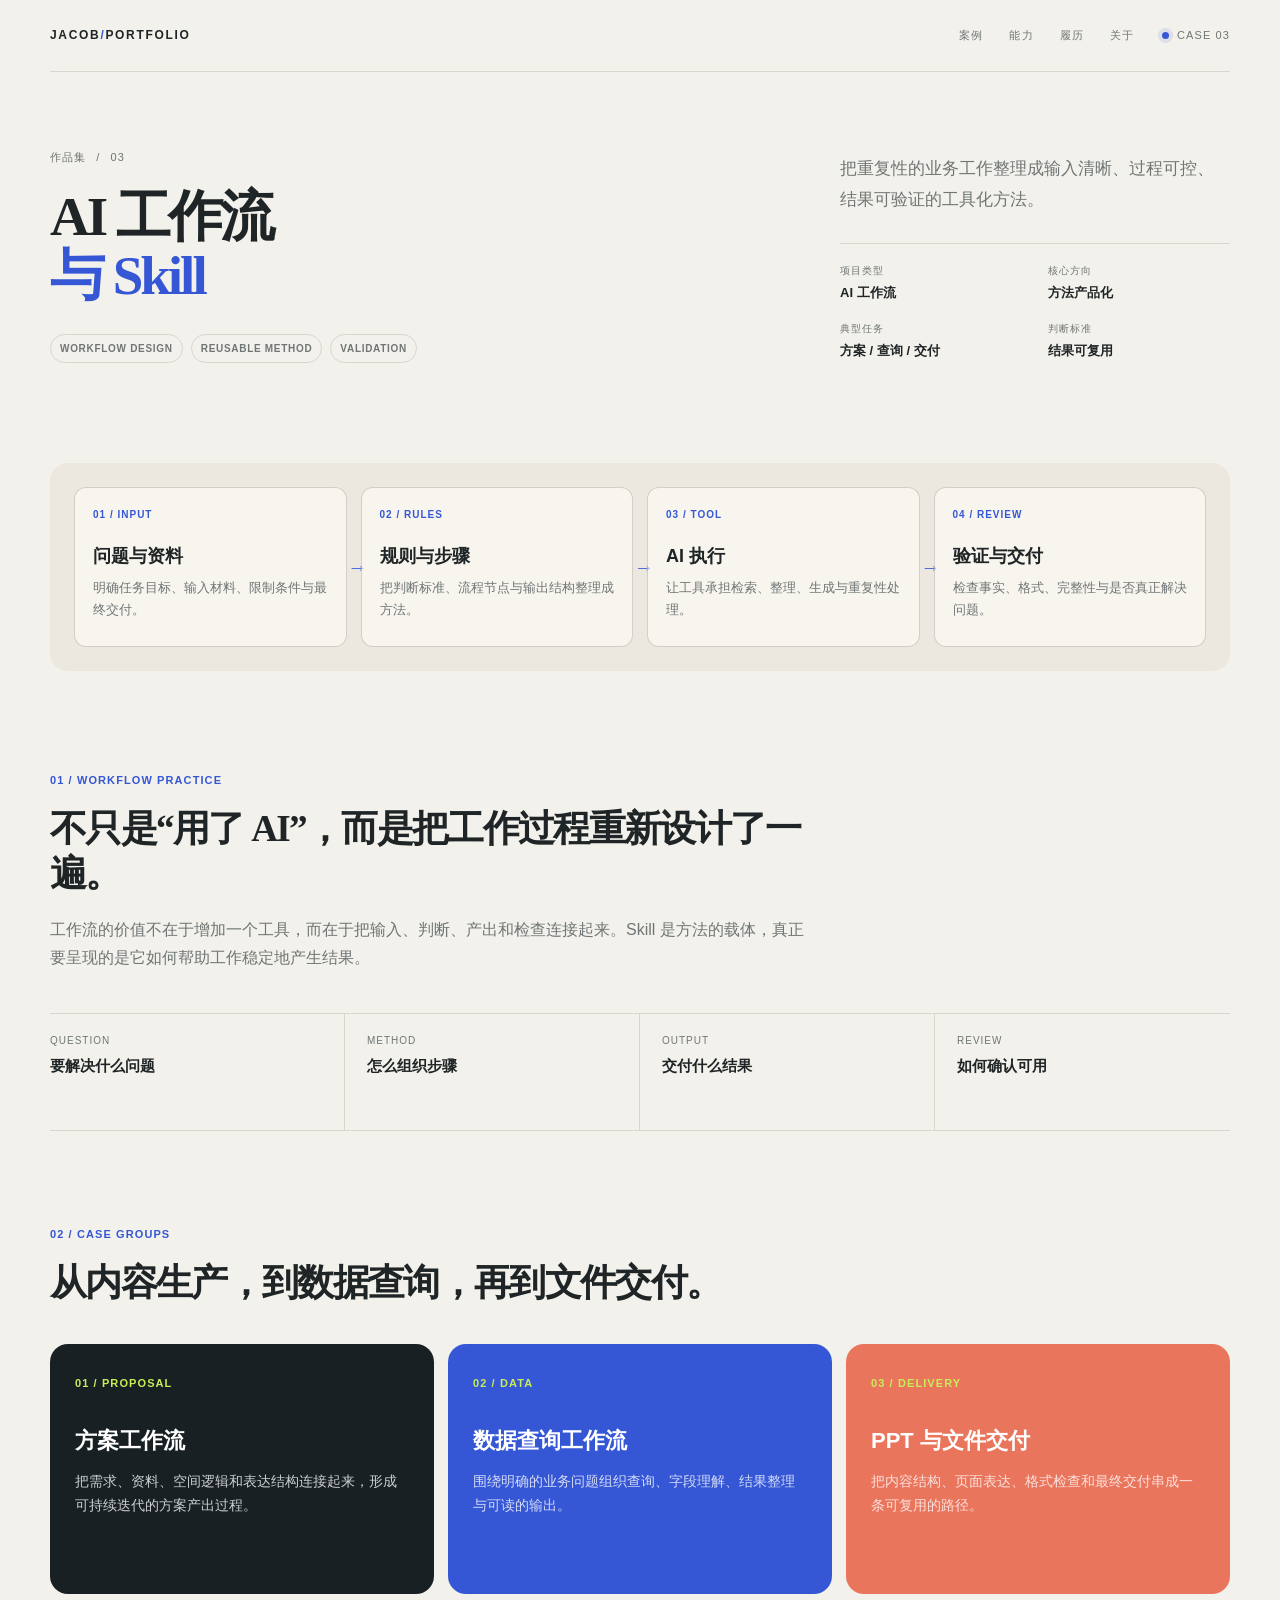
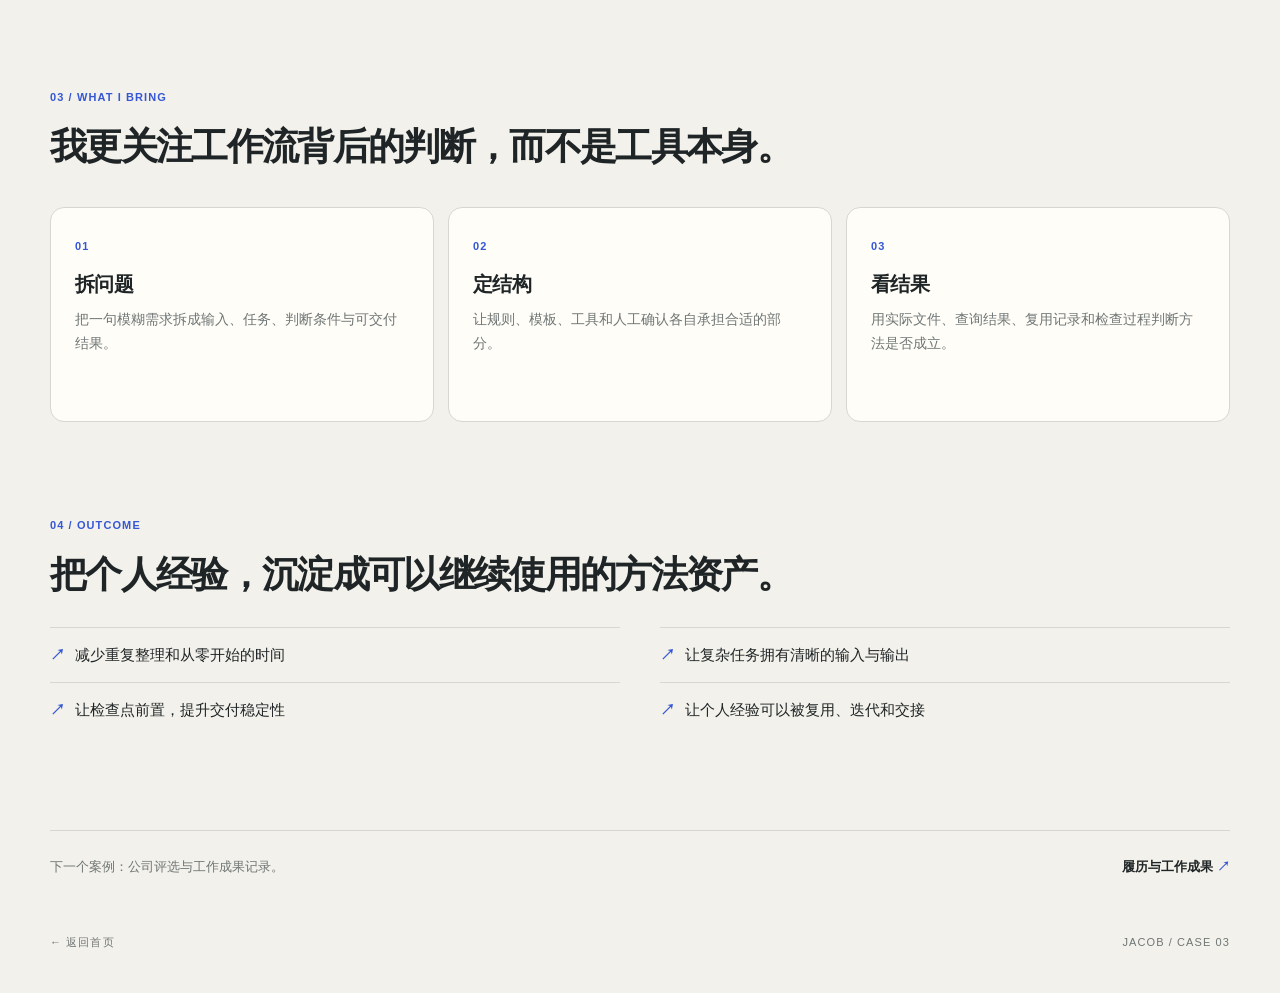
==== cases/ai-workflows.html @ e05b8c54 "fix: preserve full poster proportions" ====
<!doctype html>
<html lang="zh-CN">
  <head>
    <meta charset="utf-8">
    <meta name="viewport" content="width=device-width, initial-scale=1">
    <meta name="description" content="AI 工作流与 Skill：将真实业务流程整理为可复用、可验证的方法。">
    <title>AI 工作流与 Skill / JACOB</title>
    <link rel="stylesheet" href="../styles.css?v=4">
  </head>
  <body>
    <div class="site-shell">
      <header class="site-header">
        <a class="brand" href="../index.html">JACOB<span>/</span>PORTFOLIO</a>
        <nav class="nav" aria-label="主导航"><a href="../index.html#work">案例</a><a href="../index.html#capabilities">能力</a><a href="recognition.html">履历</a><a href="../index.html#about">关于</a></nav>
        <div class="header-meta"><span class="status-dot"></span>CASE 03</div>
      </header>

      <main>
        <section class="case-hero">
          <div>
            <p class="breadcrumb"><a href="../index.html">作品集</a><span>/</span><span>03</span></p>
            <h1>AI 工作流<br><em>与 Skill</em></h1>
            <div class="case-meta"><span class="chip">WORKFLOW DESIGN</span><span class="chip">REUSABLE METHOD</span><span class="chip">VALIDATION</span></div>
          </div>
          <div>
            <p class="case-intro">把重复性的业务工作整理成输入清晰、过程可控、结果可验证的工具化方法。</p>
            <dl class="case-aside">
              <div><dt>项目类型</dt><dd>AI 工作流</dd></div>
              <div><dt>核心方向</dt><dd>方法产品化</dd></div>
              <div><dt>典型任务</dt><dd>方案 / 查询 / 交付</dd></div>
              <div><dt>判断标准</dt><dd>结果可复用</dd></div>
            </dl>
          </div>
        </section>

        <section class="workflow-map" aria-label="AI 工作流结构">
          <div class="map-column"><span>01 / Input</span><strong>问题与资料</strong><p>明确任务目标、输入材料、限制条件与最终交付。</p></div>
          <div class="map-column"><span>02 / Rules</span><strong>规则与步骤</strong><p>把判断标准、流程节点与输出结构整理成方法。</p></div>
          <div class="map-column"><span>03 / Tool</span><strong>AI 执行</strong><p>让工具承担检索、整理、生成与重复性处理。</p></div>
          <div class="map-column"><span>04 / Review</span><strong>验证与交付</strong><p>检查事实、格式、完整性与是否真正解决问题。</p></div>
        </section>

        <section class="case-block">
          <p class="label">01 / WORKFLOW PRACTICE</p>
          <h2>不只是“用了 AI”，而是把工作过程重新设计了一遍。</h2>
          <p>工作流的价值不在于增加一个工具，而在于把输入、判断、产出和检查连接起来。Skill 是方法的载体，真正要呈现的是它如何帮助工作稳定地产生结果。</p>
          <div class="case-statline">
            <div class="case-stat"><span>Question</span><strong>要解决什么问题</strong></div>
            <div class="case-stat"><span>Method</span><strong>怎么组织步骤</strong></div>
            <div class="case-stat"><span>Output</span><strong>交付什么结果</strong></div>
            <div class="case-stat"><span>Review</span><strong>如何确认可用</strong></div>
          </div>
        </section>

        <section class="case-block">
          <p class="label">02 / CASE GROUPS</p>
          <h2>从内容生产，到数据查询，再到文件交付。</h2>
          <div class="workflow-cards">
            <div class="workflow-card"><span class="case-number">01 / PROPOSAL</span><h3>方案工作流</h3><p>把需求、资料、空间逻辑和表达结构连接起来，形成可持续迭代的方案产出过程。</p></div>
            <div class="workflow-card"><span class="case-number">02 / DATA</span><h3>数据查询工作流</h3><p>围绕明确的业务问题组织查询、字段理解、结果整理与可读的输出。</p></div>
            <div class="workflow-card"><span class="case-number">03 / DELIVERY</span><h3>PPT 与文件交付</h3><p>把内容结构、页面表达、格式检查和最终交付串成一条可复用的路径。</p></div>
          </div>
        </section>

        <section class="case-block">
          <p class="label">03 / WHAT I BRING</p>
          <h2>我更关注工作流背后的判断，而不是工具本身。</h2>
          <div class="case-columns">
            <div class="info-card"><span class="case-number">01</span><h3>拆问题</h3><p>把一句模糊需求拆成输入、任务、判断条件与可交付结果。</p></div>
            <div class="info-card"><span class="case-number">02</span><h3>定结构</h3><p>让规则、模板、工具和人工确认各自承担合适的部分。</p></div>
            <div class="info-card"><span class="case-number">03</span><h3>看结果</h3><p>用实际文件、查询结果、复用记录和检查过程判断方法是否成立。</p></div>
          </div>
        </section>

        <section class="case-block">
          <p class="label">04 / OUTCOME</p>
          <h2>把个人经验，沉淀成可以继续使用的方法资产。</h2>
          <ul class="result-list">
            <li>减少重复整理和从零开始的时间</li>
            <li>让复杂任务拥有清晰的输入与输出</li>
            <li>让检查点前置，提升交付稳定性</li>
            <li>让个人经验可以被复用、迭代和交接</li>
          </ul>
        </section>

        <div class="case-next"><p>下一个案例：公司评选与工作成果记录。</p><a class="arrow-link" href="recognition.html">履历与工作成果</a></div>
      </main>

      <footer class="footer"><span><a href="../index.html">← 返回首页</a></span><span>JACOB / CASE 03</span></footer>
    </div>
  </body>
</html>
---- styles.css ----
:root {
  --paper: #f3f1eb;
  --surface: #fffdf8;
  --surface-2: #e9e7df;
  --ink: #1f2526;
  --muted: #6f7675;
  --line: #d8d6ce;
  --blue: #3557d6;
  --blue-soft: #dfe6ff;
  --lime: #c8ed57;
  --coral: #ea755d;
  --dark: #182023;
  --radius: 18px;
  --shadow: 0 18px 42px rgba(31, 37, 38, 0.09);
  --sans: "Noto Sans SC", "Microsoft YaHei", "PingFang SC", Arial, sans-serif;
  --serif: "Noto Serif SC", "Source Han Serif SC", "Songti SC", "STSong", serif;
}

* {
  box-sizing: border-box;
}

html {
  scroll-behavior: smooth;
}

body {
  margin: 0;
  background: var(--paper);
  color: var(--ink);
  font-family: var(--sans);
  font-size: 15px;
  line-height: 1.7;
  -webkit-font-smoothing: antialiased;
}

img {
  display: block;
  max-width: 100%;
}

a {
  color: inherit;
  text-decoration: none;
}

button,
a {
  -webkit-tap-highlight-color: transparent;
}

.site-shell {
  width: min(1180px, calc(100% - 48px));
  margin: 0 auto;
}

.site-header {
  display: flex;
  align-items: center;
  min-height: 72px;
  gap: 28px;
  border-bottom: 1px solid var(--line);
}

.brand {
  color: var(--ink);
  font-size: 12px;
  font-weight: 800;
  letter-spacing: 0.14em;
  white-space: nowrap;
}

.brand span {
  color: var(--blue);
}

.nav {
  display: flex;
  align-items: center;
  gap: 26px;
  margin-left: auto;
}

.nav a,
.header-meta,
.eyebrow,
.label,
.case-number,
.chip,
.case-code,
.figure-caption,
.footer {
  font-size: 11px;
  letter-spacing: 0.1em;
  text-transform: uppercase;
}

.nav a {
  color: var(--muted);
  transition: color 180ms ease;
}

.nav a:hover,
.inline-link:hover,
.arrow-link:hover {
  color: var(--blue);
}

.header-meta {
  display: flex;
  align-items: center;
  gap: 8px;
  color: var(--muted);
  white-space: nowrap;
}

.status-dot {
  width: 7px;
  height: 7px;
  border-radius: 50%;
  background: var(--blue);
  box-shadow: 0 0 0 4px rgba(53, 87, 214, 0.12);
}

.hero {
  display: grid;
  grid-template-columns: minmax(0, 1fr) minmax(0, 1fr);
  align-items: center;
  gap: clamp(48px, 6vw, 72px);
  min-height: 650px;
  padding: 78px 0 96px;
}

.eyebrow,
.label {
  margin: 0 0 18px;
  color: var(--blue);
  font-weight: 800;
}

.hero h1,
.case-hero h1 {
  max-width: 660px;
  margin: 0;
  font-family: var(--serif);
  font-size: clamp(2.45rem, 3.6vw, 3.25rem);
  font-weight: 600;
  letter-spacing: -0.055em;
  line-height: 1.08;
}

.hero h1 span,
.case-hero h1 em {
  color: var(--blue);
  font-style: normal;
}

.hero-lead {
  max-width: 500px;
  margin: 28px 0 30px;
  color: var(--muted);
  font-size: 18px;
  line-height: 1.85;
}

.hero-actions {
  display: flex;
  align-items: center;
  gap: 18px;
}

.button {
  display: inline-flex;
  align-items: center;
  justify-content: center;
  min-height: 42px;
  padding: 9px 18px;
  border: 1px solid var(--ink);
  border-radius: 999px;
  background: transparent;
  font-size: 13px;
  font-weight: 700;
  transition: transform 180ms ease, background 180ms ease, color 180ms ease;
}

.button:hover {
  transform: translateY(-2px);
}

.button.primary {
  border-color: var(--blue);
  background: var(--blue);
  color: #fff;
}

.button.primary:hover {
  background: #2748c5;
}

.inline-link,
.arrow-link {
  color: var(--ink);
  font-size: 13px;
  font-weight: 800;
  transition: color 180ms ease;
}

.inline-link::after,
.arrow-link::after {
  content: " ↗";
  color: var(--blue);
}

.hero-signature {
  display: flex;
  flex-wrap: wrap;
  gap: 16px 26px;
  margin-top: 54px;
  padding-top: 18px;
  border-top: 1px solid var(--line);
}

.hero-signature span {
  display: block;
  margin-bottom: 2px;
  color: var(--muted);
  font-size: 10px;
  letter-spacing: 0.11em;
  text-transform: uppercase;
}

.hero-signature strong {
  font-size: 13px;
  font-weight: 700;
}

.hero-visual {
  position: relative;
  min-height: 520px;
}

.hero-image-main,
.hero-image-secondary {
  position: absolute;
  overflow: hidden;
  border: 1px solid rgba(31, 37, 38, 0.16);
  border-radius: var(--radius);
  background: #252a2c;
  box-shadow: var(--shadow);
}

.hero-image-main {
  top: 30px;
  right: 0;
  width: 72%;
  height: 470px;
}

.hero-image-main img {
  width: 100%;
  height: 100%;
  object-fit: cover;
  object-position: center;
}

.hero-image-secondary {
  bottom: 28px;
  left: 0;
  width: 40%;
  height: 255px;
}

.hero-image-secondary img {
  width: 100%;
  height: 100%;
  object-fit: cover;
  object-position: center;
}

.hero-photo-tag {
  position: absolute;
  right: 0;
  bottom: 0;
  padding: 7px 10px;
  background: var(--lime);
  color: var(--ink);
  font-size: 10px;
  font-weight: 800;
  letter-spacing: 0.08em;
}

.section {
  padding: 94px 0;
  border-top: 1px solid var(--line);
}

.section-heading {
  display: grid;
  grid-template-columns: minmax(0, 1.1fr) minmax(240px, 0.9fr);
  align-items: end;
  gap: 48px;
  margin-bottom: 38px;
}

.section-heading h2,
.case-block h2 {
  max-width: 740px;
  margin: 0;
  font-family: var(--serif);
  font-size: clamp(1.75rem, 2.9vw, 2.4rem);
  font-weight: 600;
  letter-spacing: -0.045em;
  line-height: 1.2;
}

.section-heading > p {
  max-width: 370px;
  margin: 0 0 5px auto;
  color: var(--muted);
}

.feature-case {
  display: grid;
  grid-template-columns: minmax(0, 1.06fr) minmax(320px, 0.94fr);
  overflow: hidden;
  border: 1px solid var(--line);
  border-radius: var(--radius);
  background: var(--surface);
  box-shadow: var(--shadow);
}

.feature-case-media {
  min-height: 470px;
  overflow: hidden;
  background: #23282c;
}

.feature-case-media img {
  width: 100%;
  height: 100%;
  object-fit: cover;
}

.feature-case-copy {
  display: flex;
  flex-direction: column;
  align-items: flex-start;
  justify-content: center;
  padding: clamp(30px, 5vw, 58px);
}

.case-number {
  color: var(--blue);
  font-weight: 800;
}

.feature-case-copy h3,
.text-case h3,
.record-copy h3,
.info-card h3,
.capability strong {
  margin: 14px 0 10px;
  font-size: 24px;
  font-weight: 800;
  letter-spacing: -0.03em;
  line-height: 1.25;
}

.feature-case-copy p,
.text-case p,
.record-copy p,
.info-card p,
.capability p {
  margin: 0;
  color: var(--muted);
}

.feature-case-copy .arrow-link {
  margin-top: 35px;
}

.tag-list,
.case-meta {
  display: flex;
  flex-wrap: wrap;
  gap: 8px;
  padding: 0;
  margin: 28px 0 0;
  list-style: none;
}

.tag-list li,
.chip {
  padding: 5px 9px;
  border: 1px solid var(--line);
  border-radius: 999px;
  color: var(--muted);
  font-size: 10px;
  font-weight: 700;
  letter-spacing: 0.07em;
}

.text-case-grid {
  display: grid;
  grid-template-columns: repeat(3, minmax(0, 1fr));
  gap: 14px;
  margin-top: 14px;
}

.text-case {
  position: relative;
  display: flex;
  min-height: 280px;
  flex-direction: column;
  align-items: flex-start;
  padding: 28px;
  overflow: hidden;
  border: 1px solid var(--line);
  border-radius: var(--radius);
  background: var(--surface);
  transition: transform 180ms ease, box-shadow 180ms ease;
}

.text-case::before {
  content: "";
  position: absolute;
  top: 0;
  left: 0;
  width: 100%;
  height: 5px;
  background: var(--blue);
}

.text-case:nth-child(2)::before {
  background: var(--coral);
}

.text-case:nth-child(3)::before {
  background: var(--lime);
}

.text-case:hover {
  transform: translateY(-4px);
  box-shadow: var(--shadow);
}

.text-case .arrow-link {
  margin-top: auto;
  padding-top: 28px;
}

.capability-section {
  border-top: 0;
  border-radius: var(--radius);
  background: var(--dark);
  color: #f8f6ef;
}

.capability-section .label {
  color: var(--lime);
}

.capability-section .section-heading > p,
.capability p {
  color: #aeb8b8;
}

.capability-grid {
  display: grid;
  grid-template-columns: repeat(4, minmax(0, 1fr));
  gap: 0;
  border-top: 1px solid rgba(255, 255, 255, 0.2);
}

.capability {
  min-height: 205px;
  padding: 24px 24px 10px 0;
  border-right: 1px solid rgba(255, 255, 255, 0.2);
}

.capability + .capability {
  padding-left: 24px;
}

.capability:last-child {
  border-right: 0;
}

.capability .case-number {
  color: var(--lime);
}

.capability strong {
  display: block;
  color: #fff;
}

.record-preview {
  display: grid;
  grid-template-columns: minmax(230px, 0.7fr) minmax(0, 1.3fr);
  overflow: hidden;
  border: 1px solid var(--line);
  border-radius: var(--radius);
  background: var(--surface);
}

.record-image {
  min-height: 360px;
  background: #261d2b;
}

.record-image img {
  width: 100%;
  height: 100%;
  object-fit: cover;
  object-position: top center;
}

.record-copy {
  display: flex;
  flex-direction: column;
  align-items: flex-start;
  justify-content: center;
  padding: clamp(30px, 5vw, 58px);
}

.record-copy h3 {
  max-width: 620px;
  font-family: var(--serif);
  font-size: clamp(1.7rem, 2.7vw, 2.2rem);
  font-weight: 600;
}

.record-copy .button {
  margin-top: 30px;
}

.about-grid {
  display: grid;
  grid-template-columns: 1.1fr 0.9fr 0.9fr;
  gap: 28px;
}

.about-lead {
  max-width: 550px;
  margin: 0;
  font-family: var(--serif);
  font-size: clamp(1.6rem, 2.7vw, 2rem);
  line-height: 1.45;
}

.about-note {
  margin: 0;
  color: var(--muted);
}

.about-note strong {
  display: block;
  margin-bottom: 8px;
  color: var(--ink);
  font-size: 13px;
}

.footer {
  display: flex;
  justify-content: space-between;
  gap: 20px;
  padding: 24px 0 42px;
  color: var(--muted);
}

.footer a:hover {
  color: var(--blue);
}

/* Case pages */
.case-hero {
  display: grid;
  grid-template-columns: minmax(0, 1.08fr) minmax(280px, 0.92fr);
  align-items: end;
  gap: 60px;
  padding: 76px 0 62px;
}

.breadcrumb {
  display: flex;
  gap: 10px;
  margin: 0 0 20px;
  color: var(--muted);
  font-size: 11px;
  letter-spacing: 0.1em;
  text-transform: uppercase;
}

.breadcrumb a:hover {
  color: var(--blue);
}

.case-hero h1 {
  max-width: 730px;
  font-size: clamp(2.6rem, 4.3vw, 3.65rem);
}

.case-intro {
  max-width: 390px;
  margin: 0 0 4px auto;
  color: var(--muted);
  font-size: 17px;
  line-height: 1.8;
}

.case-aside {
  display: grid;
  grid-template-columns: 1fr 1fr;
  gap: 16px 26px;
  max-width: 390px;
  margin: 28px 0 0 auto;
  padding-top: 18px;
  border-top: 1px solid var(--line);
}

.case-aside dt {
  margin-bottom: 3px;
  color: var(--muted);
  font-size: 10px;
  letter-spacing: 0.1em;
  text-transform: uppercase;
}

.case-aside dd {
  margin: 0;
  font-size: 13px;
  font-weight: 700;
}

.case-gallery {
  display: grid;
  grid-template-columns: minmax(0, 1.35fr) minmax(0, 0.65fr);
  gap: 14px;
  margin: 0 0 100px;
}

.gallery-main,
.gallery-side,
.gallery-small {
  margin: 0;
  overflow: hidden;
  border: 1px solid var(--line);
  border-radius: var(--radius);
  background: #252a2c;
}

.gallery-main {
  grid-row: span 2;
  min-height: 560px;
}

.gallery-side,
.gallery-small {
  min-height: 272px;
}

.case-gallery figure img {
  width: 100%;
  height: calc(100% - 39px);
  min-height: 230px;
  object-fit: cover;
}

.gallery-main img {
  min-height: 520px;
}

.gallery-caption {
  min-height: 39px;
  padding: 9px 14px;
  background: var(--surface);
  color: var(--muted);
  font-size: 11px;
}

.case-block {
  padding: 0 0 94px;
}

.case-block > h2 {
  max-width: 780px;
  margin-bottom: 20px;
}

.case-block > p:not(.label) {
  max-width: 760px;
  margin: 0;
  color: var(--muted);
  font-size: 16px;
}

.case-statline {
  display: grid;
  grid-template-columns: repeat(4, minmax(0, 1fr));
  gap: 0;
  margin: 42px 0 0;
  border-top: 1px solid var(--line);
  border-bottom: 1px solid var(--line);
}

.case-stat {
  min-height: 116px;
  padding: 18px 22px 18px 0;
  border-right: 1px solid var(--line);
}

.case-stat + .case-stat {
  padding-left: 22px;
}

.case-stat:last-child {
  border-right: 0;
}

.case-stat span {
  display: block;
  margin-bottom: 6px;
  color: var(--muted);
  font-size: 10px;
  letter-spacing: 0.1em;
  text-transform: uppercase;
}

.case-stat strong {
  display: block;
  font-size: 15px;
  line-height: 1.5;
}

.case-columns {
  display: grid;
  grid-template-columns: repeat(3, minmax(0, 1fr));
  gap: 14px;
  margin-top: 38px;
}

.info-card {
  min-height: 215px;
  padding: 24px;
  border: 1px solid var(--line);
  border-radius: 14px;
  background: var(--surface);
}

.info-card h3 {
  font-size: 20px;
}

.info-card p {
  font-size: 14px;
  line-height: 1.75;
}

.system-map,
.workflow-map {
  display: grid;
  grid-template-columns: repeat(3, minmax(0, 1fr));
  gap: 14px;
  margin-top: 38px;
  padding: 24px;
  border-radius: var(--radius);
  background: var(--dark);
  color: #fff;
}

.map-column {
  position: relative;
  min-height: 160px;
  padding: 18px;
  border: 1px solid rgba(255, 255, 255, 0.22);
  border-radius: 12px;
  background: rgba(255, 255, 255, 0.05);
}

.map-column::after {
  content: "→";
  position: absolute;
  top: 50%;
  right: -22px;
  color: var(--lime);
  font-size: 20px;
  transform: translateY(-50%);
}

.map-column:last-child::after {
  display: none;
}

.map-column span {
  display: block;
  margin-bottom: 18px;
  color: var(--lime);
  font-size: 10px;
  font-weight: 800;
  letter-spacing: 0.1em;
  text-transform: uppercase;
}

.map-column strong {
  display: block;
  margin-bottom: 6px;
  font-size: 18px;
}

.map-column p {
  margin: 0;
  color: #c1c9c7;
  font-size: 13px;
}

.result-list {
  display: grid;
  grid-template-columns: repeat(2, minmax(0, 1fr));
  gap: 0 40px;
  margin: 30px 0 0;
  padding: 0;
  list-style: none;
}

.result-list li {
  padding: 14px 0;
  border-top: 1px solid var(--line);
  font-size: 15px;
}

.result-list li::before {
  content: "↗";
  display: inline-block;
  margin-right: 10px;
  color: var(--blue);
  font-weight: 800;
}

.case-next {
  display: flex;
  justify-content: space-between;
  align-items: center;
  gap: 24px;
  padding: 25px 0 30px;
  border-top: 1px solid var(--line);
}

.case-next p {
  margin: 0;
  color: var(--muted);
  font-size: 13px;
}

/* X knowledge base */
.knowledge-system {
  display: grid;
  grid-template-columns: minmax(0, 1fr) auto minmax(0, 1.1fr) auto minmax(0, 1fr);
  align-items: center;
  gap: 16px;
  margin: 0 0 100px;
  padding: 32px;
  border: 1px solid var(--line);
  border-radius: var(--radius);
  background: var(--blue-soft);
}

.knowledge-node {
  min-height: 128px;
  padding: 20px;
  border: 1px solid rgba(53, 87, 214, 0.25);
  border-radius: 14px;
  background: rgba(255, 253, 248, 0.74);
}

.knowledge-node:nth-child(1) {
  grid-column: 1;
}

.knowledge-node:nth-child(2) {
  grid-column: 3;
}

.knowledge-node:nth-child(3) {
  grid-column: 5;
}

.knowledge-node.center {
  border-color: var(--blue);
  background: var(--blue);
  color: #fff;
}

.knowledge-node span {
  display: block;
  margin-bottom: 16px;
  color: var(--blue);
  font-size: 10px;
  font-weight: 800;
  letter-spacing: 0.1em;
  text-transform: uppercase;
}

.knowledge-node.center span {
  color: var(--lime);
}

.knowledge-node strong {
  display: block;
  margin-bottom: 5px;
  font-size: 18px;
}

.knowledge-node p {
  margin: 0;
  color: var(--muted);
  font-size: 13px;
}

.knowledge-node.center p {
  color: #e6ebff;
}

.knowledge-arrow {
  color: var(--blue);
  font-size: 25px;
  text-align: center;
}

.knowledge-arrow.right {
  grid-column: 4;
  grid-row: 1;
}

.knowledge-arrow.left {
  grid-column: 2;
  grid-row: 1;
}

/* Workflow page */
.workflow-map {
  grid-template-columns: repeat(4, minmax(0, 1fr));
  margin-bottom: 100px;
  background: #ede8df;
  color: var(--ink);
}

.workflow-map .map-column {
  border-color: rgba(31, 37, 38, 0.18);
  background: rgba(255, 253, 248, 0.62);
}

.workflow-map .map-column::after {
  color: var(--blue);
}

.workflow-map .map-column span {
  color: var(--blue);
}

.workflow-map .map-column p {
  color: var(--muted);
}

.workflow-cards {
  display: grid;
  grid-template-columns: repeat(3, minmax(0, 1fr));
  gap: 14px;
  margin-top: 38px;
}

.workflow-card {
  min-height: 250px;
  padding: 25px;
  border-radius: var(--radius);
  background: var(--dark);
  color: #fff;
}

.workflow-card:nth-child(2) {
  background: var(--blue);
}

.workflow-card:nth-child(3) {
  background: var(--coral);
}

.workflow-card .case-number {
  color: var(--lime);
}

.workflow-card h3 {
  margin: 28px 0 10px;
  font-size: 22px;
}

.workflow-card p {
  margin: 0;
  color: rgba(255, 255, 255, 0.78);
  font-size: 14px;
}

/* Recognition page */
.record-gallery {
  display: grid;
  grid-template-columns: minmax(0, 1.2fr) minmax(230px, 0.8fr);
  align-items: stretch;
  gap: 14px;
  margin: 0 0 100px;
}

.poster-card {
  overflow: hidden;
  border: 1px solid var(--line);
  border-radius: var(--radius);
  background: var(--surface);
}

.poster-card.main {
  display: grid;
  grid-template-columns: 0.9fr 1.1fr;
}

.poster-card img {
  width: 100%;
  height: 100%;
  min-height: 430px;
  object-fit: contain;
  object-position: top center;
  background: #2a1c22;
}

.poster-card.small img {
  height: auto;
  min-height: 0;
  aspect-ratio: 9 / 16;
  flex: 0 0 auto;
}

.poster-copy {
  display: flex;
  flex-direction: column;
  justify-content: center;
  padding: 30px;
}

.poster-copy h3 {
  margin: 12px 0 10px;
  font-family: var(--serif);
  font-size: 28px;
  line-height: 1.25;
}

.poster-copy p {
  margin: 0;
  color: var(--muted);
  font-size: 14px;
}

.poster-stack {
  display: grid;
  grid-template-rows: 1fr auto;
  gap: 14px;
}

.poster-card.small {
  display: flex;
  flex-direction: column;
}

.poster-card.small .poster-copy {
  padding: 20px 22px 24px;
}

.poster-card.small .poster-copy h3 {
  font-size: 22px;
}

.record-logic {
  display: grid;
  grid-template-columns: repeat(3, minmax(0, 1fr));
  gap: 14px;
  margin-top: 38px;
}

.record-logic .info-card {
  min-height: 180px;
}

.timeline {
  margin-top: 38px;
  border-top: 1px solid var(--line);
}

.timeline-item {
  display: grid;
  grid-template-columns: 150px 1fr;
  gap: 28px;
  padding: 24px 0;
  border-bottom: 1px solid var(--line);
}

.timeline-item time {
  color: var(--blue);
  font-size: 12px;
  font-weight: 800;
  letter-spacing: 0.08em;
}

.timeline-item h3 {
  margin: 0 0 5px;
  font-size: 19px;
}

.timeline-item p {
  max-width: 680px;
  margin: 0;
  color: var(--muted);
  font-size: 14px;
}

@media (max-width: 900px) {
  .hero,
  .case-hero {
    grid-template-columns: 1fr;
  }

  .hero {
    gap: 48px;
  }

  .case-intro,
  .case-aside {
    margin-left: 0;
  }

  .case-intro {
    max-width: 620px;
  }

  .section-heading,
  .about-grid {
    grid-template-columns: 1fr;
    gap: 18px;
  }

  .section-heading > p {
    margin-left: 0;
  }

  .feature-case,
  .record-preview,
  .record-gallery {
    grid-template-columns: 1fr;
  }

  .feature-case-media {
    min-height: 390px;
  }

  .text-case-grid,
  .capability-grid,
  .case-columns,
  .workflow-cards,
  .record-logic {
    grid-template-columns: repeat(2, minmax(0, 1fr));
  }

  .capability {
    border-bottom: 1px solid rgba(255, 255, 255, 0.2);
  }

  .capability:nth-child(2) {
    border-right: 0;
  }

  .capability:nth-child(3),
  .capability:nth-child(4) {
    border-bottom: 0;
  }

  .capability:nth-child(3) {
    padding-left: 0;
  }

  .capability:nth-child(4) {
    border-right: 0;
  }

  .poster-card.main {
    grid-template-columns: 0.85fr 1.15fr;
  }

  .knowledge-system {
    grid-template-columns: 1fr;
  }

  .knowledge-arrow {
    display: none;
  }

  .knowledge-node:nth-child(1),
  .knowledge-node:nth-child(2),
  .knowledge-node:nth-child(3) {
    grid-column: auto;
    grid-row: auto;
  }

  .workflow-map {
    grid-template-columns: repeat(2, minmax(0, 1fr));
  }

  .workflow-map .map-column:nth-child(2)::after,
  .workflow-map .map-column:nth-child(4)::after {
    display: none;
  }
}

@media (max-width: 620px) {
  .site-shell {
    width: min(100% - 28px, 1180px);
  }

  .site-header {
    min-height: 64px;
    gap: 14px;
  }

  .nav {
    gap: 14px;
  }

  .nav a:nth-child(2),
  .nav a:nth-child(3) {
    display: none;
  }

  .header-meta {
    font-size: 9px;
  }

  .hero {
    min-height: auto;
    padding: 58px 0 72px;
  }

  .hero h1,
  .case-hero h1 {
    font-size: clamp(2.3rem, 10vw, 3rem);
  }

  .hero-lead {
    margin-top: 22px;
    font-size: 16px;
  }

  .hero-signature {
    margin-top: 38px;
  }

  .hero-visual {
    min-height: 400px;
  }

  .hero-image-main {
    width: 72%;
    height: 350px;
  }

  .hero-image-secondary {
    bottom: 12px;
    width: 44%;
    height: 190px;
  }

  .section {
    padding: 70px 0;
  }

  .section-heading h2,
  .case-block h2 {
    font-size: 1.85rem;
  }

  .feature-case-media {
    min-height: 300px;
  }

  .feature-case-copy,
  .record-copy {
    padding: 28px 24px 32px;
  }

  .text-case-grid,
  .capability-grid,
  .case-columns,
  .workflow-cards,
  .record-logic,
  .case-statline,
  .result-list,
  .workflow-map {
    grid-template-columns: 1fr;
  }

  .text-case {
    min-height: 220px;
  }

  .capability,
  .capability + .capability {
    min-height: 160px;
    padding: 20px 0;
    border-right: 0;
    border-bottom: 1px solid rgba(255, 255, 255, 0.2);
  }

  .capability:last-child {
    border-bottom: 0;
  }

  .record-image {
    min-height: 270px;
  }

  .footer,
  .case-next {
    flex-direction: column;
    align-items: flex-start;
  }

  .case-hero {
    padding: 58px 0 48px;
    gap: 34px;
  }

  .case-gallery,
  .knowledge-system,
  .record-gallery,
  .workflow-map {
    margin-bottom: 70px;
  }

  .case-gallery {
    grid-template-columns: 1fr;
  }

  .gallery-main,
  .gallery-side,
  .gallery-small {
    min-height: 270px;
  }

  .gallery-main {
    grid-row: auto;
  }

  .case-gallery figure img,
  .gallery-main img {
    min-height: 240px;
  }

  .case-statline {
    gap: 0;
  }

  .case-stat,
  .case-stat + .case-stat {
    min-height: auto;
    padding: 15px 0;
    border-right: 0;
    border-bottom: 1px solid var(--line);
  }

  .case-stat:last-child {
    border-bottom: 0;
  }

  .system-map,
  .workflow-map {
    grid-template-columns: 1fr;
    padding: 16px;
  }

  .map-column,
  .map-column + .map-column {
    min-height: 130px;
    padding: 16px;
  }

  .map-column::after {
    top: auto;
    right: auto;
    bottom: -24px;
    left: 50%;
    transform: translateX(-50%) rotate(90deg);
  }

  .map-column:last-child::after {
    display: none;
  }

  .poster-card.main {
    display: block;
  }

  .poster-card img {
    min-height: 280px;
  }

  .poster-stack {
    grid-template-rows: auto auto;
  }

  .poster-copy {
    padding: 24px;
  }

  .timeline-item {
    grid-template-columns: 1fr;
    gap: 5px;
  }
}
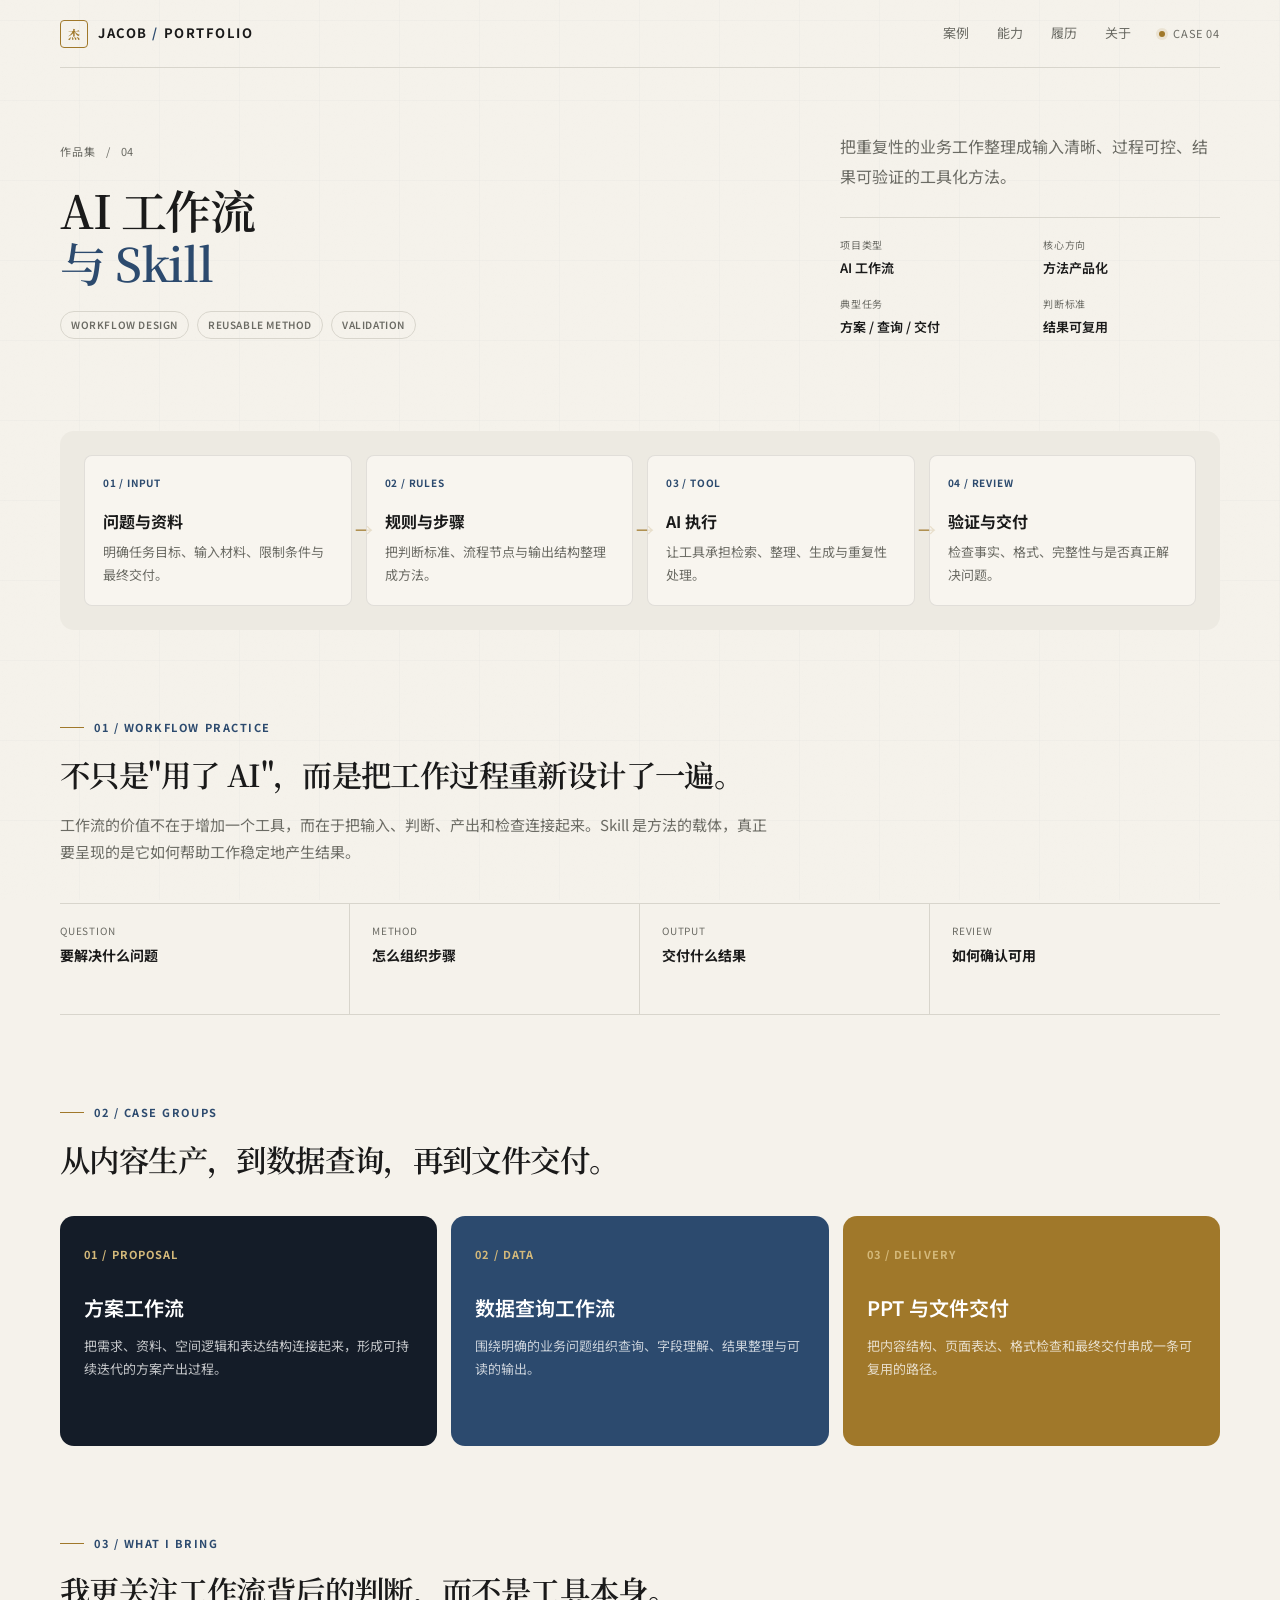
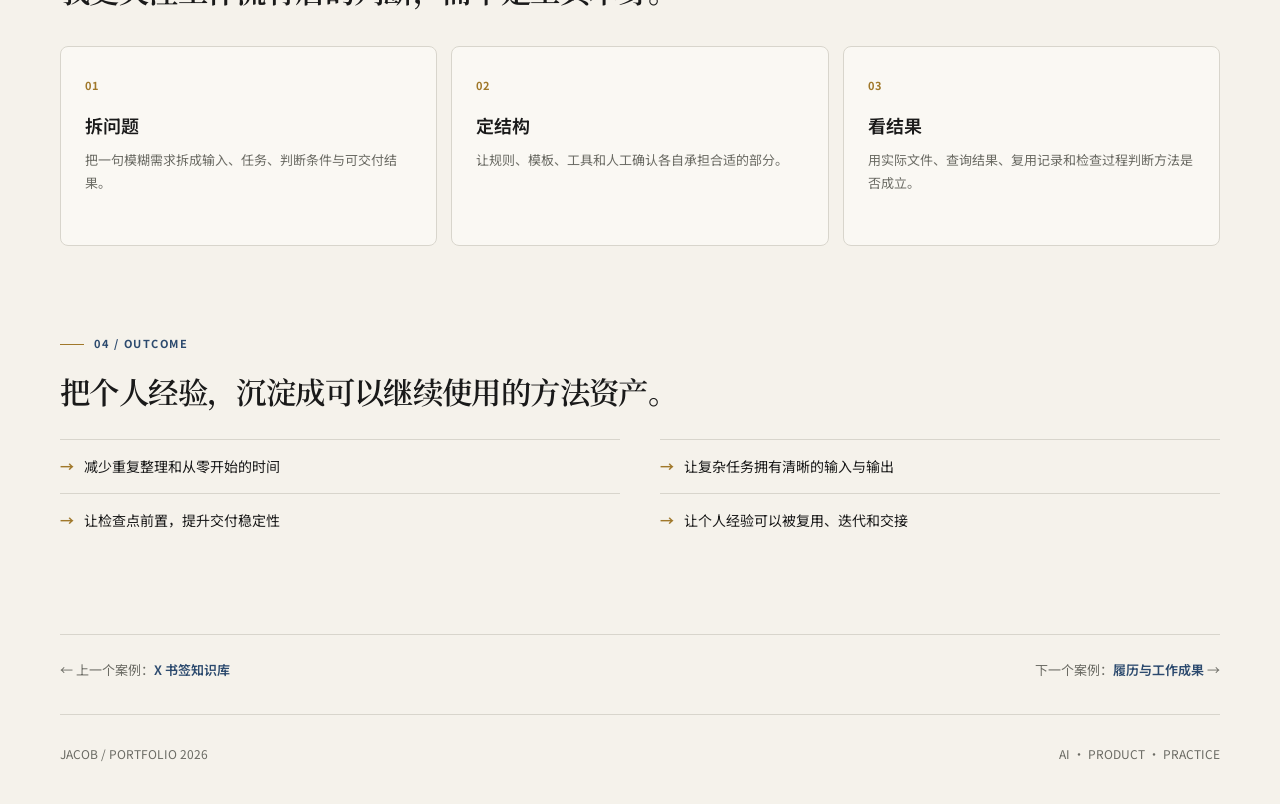
==== commit 314e5df8: "feat: 宋式减法美学 redesign + 儿童AI伴侣案例 - 全面重写视觉体系：素笺白底 / 玄墨正文 / 靛青主色 / 赤金点睛 - 新增 Noto Serif SC 宋体标题 + Noto" ====
--- a/cases/ai-workflows.html
+++ b/cases/ai-workflows.html
@@ -5,20 +5,26 @@
     <meta name="viewport" content="width=device-width, initial-scale=1">
     <meta name="description" content="AI 工作流与 Skill：将真实业务流程整理为可复用、可验证的方法。">
     <title>AI 工作流与 Skill / JACOB</title>
-    <link rel="stylesheet" href="../styles.css?v=4">
+    <link rel="preconnect" href="https://fonts.googleapis.com">
+    <link rel="preconnect" href="https://fonts.gstatic.com" crossorigin>
+    <link href="https://fonts.googleapis.com/css2?family=Noto+Serif+SC:wght@400;500;600;700&family=Noto+Sans+SC:wght@300;400;500;600;700&family=Space+Grotesk:wght@400;500;600;700&display=swap" rel="stylesheet">
+    <link rel="stylesheet" href="../styles.css?v=5">
   </head>
   <body>
     <div class="site-shell">
       <header class="site-header">
-        <a class="brand" href="../index.html">JACOB<span>/</span>PORTFOLIO</a>
+        <a class="brand" href="../index.html">
+          <span class="brand-seal">杰</span>
+          <span class="brand-text">JACOB<span> / </span>PORTFOLIO</span>
+        </a>
         <nav class="nav" aria-label="主导航"><a href="../index.html#work">案例</a><a href="../index.html#capabilities">能力</a><a href="recognition.html">履历</a><a href="../index.html#about">关于</a></nav>
-        <div class="header-meta"><span class="status-dot"></span>CASE 03</div>
+        <div class="header-meta"><span class="status-dot"></span>CASE 04</div>
       </header>
 
       <main>
         <section class="case-hero">
           <div>
-            <p class="breadcrumb"><a href="../index.html">作品集</a><span>/</span><span>03</span></p>
+            <p class="breadcrumb"><a href="../index.html">作品集</a><span>/</span><span>04</span></p>
             <h1>AI 工作流<br><em>与 Skill</em></h1>
             <div class="case-meta"><span class="chip">WORKFLOW DESIGN</span><span class="chip">REUSABLE METHOD</span><span class="chip">VALIDATION</span></div>
           </div>
@@ -42,7 +48,7 @@
 
         <section class="case-block">
           <p class="label">01 / WORKFLOW PRACTICE</p>
-          <h2>不只是“用了 AI”，而是把工作过程重新设计了一遍。</h2>
+          <h2>不只是"用了 AI"，而是把工作过程重新设计了一遍。</h2>
           <p>工作流的价值不在于增加一个工具，而在于把输入、判断、产出和检查连接起来。Skill 是方法的载体，真正要呈现的是它如何帮助工作稳定地产生结果。</p>
           <div class="case-statline">
             <div class="case-stat"><span>Question</span><strong>要解决什么问题</strong></div>
@@ -83,10 +89,17 @@
           </ul>
         </section>
 
-        <div class="case-next"><p>下一个案例：公司评选与工作成果记录。</p><a class="arrow-link" href="recognition.html">履历与工作成果</a></div>
+        <div class="case-next">
+          <p>← 上一个案例：<a href="x-bookmarks.html" style="color: var(--indigo); font-weight: 600;">X 书签知识库</a></p>
+          <p>下一个案例：<a href="recognition.html" style="color: var(--indigo); font-weight: 600;">履历与工作成果</a> →</p>
+        </div>
       </main>
 
-      <footer class="footer"><span><a href="../index.html">← 返回首页</a></span><span>JACOB / CASE 03</span></footer>
+      <footer class="footer">
+        <span>JACOB / PORTFOLIO <span data-year></span></span>
+        <span>AI · PRODUCT · PRACTICE</span>
+      </footer>
     </div>
+    <script src="../script.js"></script>
   </body>
 </html>
--- a/styles.css
+++ b/styles.css
@@ -1,297 +1,341 @@
+/* ============================================================
+   JACOB PORTFOLIO — 宋式减法美学 × 克制科技感
+   配色：素笺白底 / 玄墨正文 / 靛青主色 / 赤金点睛
+   ============================================================ */
+
 :root {
-  --paper: #f3f1eb;
-  --surface: #fffdf8;
-  --surface-2: #e9e7df;
-  --ink: #1f2526;
-  --muted: #6f7675;
-  --line: #d8d6ce;
-  --blue: #3557d6;
-  --blue-soft: #dfe6ff;
-  --lime: #c8ed57;
-  --coral: #ea755d;
-  --dark: #182023;
-  --radius: 18px;
-  --shadow: 0 18px 42px rgba(31, 37, 38, 0.09);
-  --sans: "Noto Sans SC", "Microsoft YaHei", "PingFang SC", Arial, sans-serif;
+  --paper: #f5f2eb;
+  --paper-2: #edeae2;
+  --surface: #faf8f3;
+  --ink: #1a1a1a;
+  --ink-2: #2d2d2d;
+  --muted: #6b6b64;
+  --line: #d8d5cc;
+  --line-soft: #e5e2d9;
+  --indigo: #2c4a6e;
+  --indigo-deep: #1e3552;
+  --indigo-soft: #d4dce8;
+  --gold: #a0782a;
+  --gold-soft: #d4b97a;
+  --gold-glow: rgba(160, 120, 42, 0.12);
+  --dark: #141c28;
+  --dark-2: #1c2534;
+  --radius: 14px;
+  --radius-sm: 8px;
+  --shadow: 0 4px 24px rgba(26, 26, 26, 0.05);
+  --shadow-hover: 0 8px 32px rgba(26, 26, 26, 0.08);
   --serif: "Noto Serif SC", "Source Han Serif SC", "Songti SC", "STSong", serif;
-}
-
-* {
-  box-sizing: border-box;
-}
-
-html {
-  scroll-behavior: smooth;
-}
-
+  --sans: "Noto Sans SC", "Source Han Sans SC", "PingFang SC", "Microsoft YaHei", sans-serif;
+  --mono: "Space Grotesk", "Inter", "SF Mono", "Cascadia Code", monospace;
+}
+
+* { box-sizing: border-box; }
+html { scroll-behavior: smooth; }
 body {
   margin: 0;
   background: var(--paper);
   color: var(--ink);
   font-family: var(--sans);
   font-size: 15px;
-  line-height: 1.7;
+  line-height: 1.75;
   -webkit-font-smoothing: antialiased;
-}
-
-img {
-  display: block;
-  max-width: 100%;
-}
-
-a {
-  color: inherit;
-  text-decoration: none;
-}
-
-button,
-a {
-  -webkit-tap-highlight-color: transparent;
-}
+  -moz-osx-font-smoothing: grayscale;
+}
+
+/* ---- 极细电路纹理背景（科技感，CSS 生成，近乎不可见但摸得到） ---- */
+body::before {
+  content: "";
+  position: fixed;
+  inset: 0;
+  z-index: 0;
+  pointer-events: none;
+  background-image:
+    repeating-linear-gradient(0deg, transparent, transparent 79px, rgba(44, 74, 110, 0.022) 79px, rgba(44, 74, 110, 0.022) 80px),
+    repeating-linear-gradient(90deg, transparent, transparent 79px, rgba(44, 74, 110, 0.022) 79px, rgba(44, 74, 110, 0.022) 80px);
+}
+
+/* ---- 宣纸颗粒质感 ---- */
+body::after {
+  content: "";
+  position: fixed;
+  inset: 0;
+  z-index: 0;
+  pointer-events: none;
+  opacity: 0.5;
+  background-image: url("data:image/svg+xml,%3Csvg xmlns='http://www.w3.org/2000/svg' width='200' height='200'%3E%3Cfilter id='n'%3E%3CfeTurbulence type='fractalNoise' baseFrequency='0.9' numOctaves='2' stitchTiles='stitch'/%3E%3C/filter%3E%3Crect width='200' height='200' filter='url(%23n)' opacity='0.03'/%3E%3C/svg%3E");
+}
+
+img { display: block; max-width: 100%; }
+a { color: inherit; text-decoration: none; }
+button, a { -webkit-tap-highlight-color: transparent; }
 
 .site-shell {
-  width: min(1180px, calc(100% - 48px));
+  position: relative;
+  z-index: 1;
+  width: min(1160px, calc(100% - 48px));
   margin: 0 auto;
 }
 
+/* ============ Header ============ */
 .site-header {
   display: flex;
   align-items: center;
-  min-height: 72px;
+  min-height: 68px;
   gap: 28px;
   border-bottom: 1px solid var(--line);
 }
 
 .brand {
-  color: var(--ink);
+  display: flex;
+  align-items: center;
+  gap: 10px;
+  font-size: 13px;
+  font-weight: 700;
+  letter-spacing: 0.12em;
+  white-space: nowrap;
+  color: var(--ink);
+}
+
+.brand-seal {
+  display: inline-flex;
+  align-items: center;
+  justify-content: center;
+  width: 28px;
+  height: 28px;
+  border: 1.5px solid var(--gold);
+  border-radius: 4px;
+  color: var(--gold);
+  font-family: var(--serif);
   font-size: 12px;
-  font-weight: 800;
+  font-weight: 700;
+  line-height: 1;
+  letter-spacing: 0;
+}
+
+.brand-text span { color: var(--indigo); }
+
+.nav {
+  display: flex;
+  align-items: center;
+  gap: 28px;
+  margin-left: auto;
+}
+
+.nav a {
+  color: var(--muted);
+  font-size: 13px;
+  transition: color 200ms ease;
+}
+.nav a:hover { color: var(--indigo); }
+
+.header-meta {
+  display: flex;
+  align-items: center;
+  gap: 8px;
+  color: var(--muted);
+  font-size: 11px;
+  letter-spacing: 0.08em;
+  white-space: nowrap;
+}
+
+.status-dot {
+  width: 6px;
+  height: 6px;
+  border-radius: 50%;
+  background: var(--gold);
+  box-shadow: 0 0 0 3px var(--gold-glow);
+}
+
+/* ============ Hero ============ */
+.hero {
+  display: grid;
+  grid-template-columns: minmax(0, 1.05fr) minmax(0, 0.95fr);
+  align-items: center;
+  gap: clamp(40px, 5vw, 64px);
+  min-height: 620px;
+  padding: 64px 0 80px;
+}
+
+.eyebrow {
+  display: flex;
+  align-items: center;
+  gap: 12px;
+  margin: 0 0 22px;
+  color: var(--indigo);
+  font-size: 11px;
+  font-weight: 700;
   letter-spacing: 0.14em;
-  white-space: nowrap;
-}
-
-.brand span {
-  color: var(--blue);
-}
-
-.nav {
-  display: flex;
-  align-items: center;
-  gap: 26px;
-  margin-left: auto;
-}
-
-.nav a,
-.header-meta,
-.eyebrow,
-.label,
-.case-number,
-.chip,
-.case-code,
-.figure-caption,
-.footer {
-  font-size: 11px;
-  letter-spacing: 0.1em;
   text-transform: uppercase;
 }
-
-.nav a {
-  color: var(--muted);
-  transition: color 180ms ease;
-}
-
-.nav a:hover,
-.inline-link:hover,
-.arrow-link:hover {
-  color: var(--blue);
-}
-
-.header-meta {
-  display: flex;
-  align-items: center;
-  gap: 8px;
-  color: var(--muted);
-  white-space: nowrap;
-}
-
-.status-dot {
-  width: 7px;
-  height: 7px;
-  border-radius: 50%;
-  background: var(--blue);
-  box-shadow: 0 0 0 4px rgba(53, 87, 214, 0.12);
-}
-
-.hero {
-  display: grid;
-  grid-template-columns: minmax(0, 1fr) minmax(0, 1fr);
-  align-items: center;
-  gap: clamp(48px, 6vw, 72px);
-  min-height: 650px;
-  padding: 78px 0 96px;
-}
-
-.eyebrow,
-.label {
-  margin: 0 0 18px;
-  color: var(--blue);
-  font-weight: 800;
-}
-
-.hero h1,
-.case-hero h1 {
-  max-width: 660px;
+.eyebrow::before {
+  content: "";
+  display: block;
+  width: 32px;
+  height: 1px;
+  background: var(--gold);
+}
+
+.hero h1 {
+  max-width: 620px;
   margin: 0;
   font-family: var(--serif);
-  font-size: clamp(2.45rem, 3.6vw, 3.25rem);
-  font-weight: 600;
-  letter-spacing: -0.055em;
-  line-height: 1.08;
-}
-
-.hero h1 span,
-.case-hero h1 em {
-  color: var(--blue);
-  font-style: normal;
+  font-size: clamp(2.3rem, 3.4vw, 3.1rem);
+  font-weight: 600;
+  letter-spacing: -0.03em;
+  line-height: 1.18;
+  color: var(--ink);
+}
+
+.hero h1 .accent {
+  color: var(--indigo);
 }
 
 .hero-lead {
-  max-width: 500px;
-  margin: 28px 0 30px;
-  color: var(--muted);
-  font-size: 18px;
-  line-height: 1.85;
+  max-width: 480px;
+  margin: 26px 0 30px;
+  color: var(--muted);
+  font-size: 16px;
+  line-height: 1.9;
 }
 
 .hero-actions {
   display: flex;
   align-items: center;
-  gap: 18px;
+  gap: 20px;
 }
 
 .button {
   display: inline-flex;
   align-items: center;
   justify-content: center;
-  min-height: 42px;
-  padding: 9px 18px;
+  min-height: 40px;
+  padding: 8px 20px;
   border: 1px solid var(--ink);
   border-radius: 999px;
   background: transparent;
   font-size: 13px;
-  font-weight: 700;
-  transition: transform 180ms ease, background 180ms ease, color 180ms ease;
-}
-
-.button:hover {
-  transform: translateY(-2px);
-}
+  font-weight: 600;
+  color: var(--ink);
+  cursor: pointer;
+  transition: all 220ms ease;
+}
+.button:hover { transform: translateY(-2px); }
 
 .button.primary {
-  border-color: var(--blue);
-  background: var(--blue);
+  border-color: var(--indigo);
+  background: var(--indigo);
   color: #fff;
 }
-
 .button.primary:hover {
-  background: #2748c5;
-}
-
-.inline-link,
-.arrow-link {
-  color: var(--ink);
-  font-size: 13px;
-  font-weight: 800;
-  transition: color 180ms ease;
-}
-
-.inline-link::after,
-.arrow-link::after {
-  content: " ↗";
-  color: var(--blue);
-}
+  background: var(--indigo-deep);
+  box-shadow: 0 4px 16px rgba(44, 74, 110, 0.25);
+}
+
+.inline-link {
+  color: var(--ink);
+  font-size: 13px;
+  font-weight: 600;
+  transition: color 200ms ease;
+}
+.inline-link:hover { color: var(--indigo); }
+.inline-link::after { content: " →"; color: var(--gold); }
 
 .hero-signature {
   display: flex;
   flex-wrap: wrap;
-  gap: 16px 26px;
-  margin-top: 54px;
-  padding-top: 18px;
+  gap: 16px 32px;
+  margin-top: 48px;
+  padding-top: 20px;
   border-top: 1px solid var(--line);
 }
-
 .hero-signature span {
   display: block;
-  margin-bottom: 2px;
+  margin-bottom: 3px;
   color: var(--muted);
   font-size: 10px;
-  letter-spacing: 0.11em;
+  letter-spacing: 0.1em;
   text-transform: uppercase;
 }
-
 .hero-signature strong {
   font-size: 13px;
-  font-weight: 700;
-}
-
+  font-weight: 600;
+}
+
+/* ---- Hero 视觉区 ---- */
 .hero-visual {
   position: relative;
-  min-height: 520px;
+  min-height: 480px;
 }
 
 .hero-image-main,
 .hero-image-secondary {
   position: absolute;
   overflow: hidden;
-  border: 1px solid rgba(31, 37, 38, 0.16);
+  border: 1px solid var(--line);
   border-radius: var(--radius);
-  background: #252a2c;
+  background: var(--surface);
   box-shadow: var(--shadow);
 }
 
 .hero-image-main {
-  top: 30px;
+  top: 0;
   right: 0;
-  width: 72%;
-  height: 470px;
-}
-
+  width: 74%;
+  height: 440px;
+}
 .hero-image-main img {
-  width: 100%;
-  height: 100%;
-  object-fit: cover;
-  object-position: center;
+  width: 100%; height: 100%;
+  object-fit: cover; object-position: center;
 }
 
 .hero-image-secondary {
-  bottom: 28px;
+  bottom: 0;
   left: 0;
-  width: 40%;
-  height: 255px;
-}
-
+  width: 42%;
+  height: 240px;
+  border: 1px solid var(--line);
+}
 .hero-image-secondary img {
-  width: 100%;
-  height: 100%;
-  object-fit: cover;
-  object-position: center;
+  width: 100%; height: 100%;
+  object-fit: cover; object-position: center;
 }
 
 .hero-photo-tag {
   position: absolute;
   right: 0;
-  bottom: 0;
-  padding: 7px 10px;
-  background: var(--lime);
-  color: var(--ink);
+  bottom: -12px;
+  padding: 6px 12px;
+  background: var(--gold);
+  color: #fff;
   font-size: 10px;
-  font-weight: 800;
+  font-weight: 700;
   letter-spacing: 0.08em;
-}
-
+  border-radius: 3px;
+}
+
+/* ============ Section 通用 ============ */
 .section {
-  padding: 94px 0;
+  padding: 88px 0;
   border-top: 1px solid var(--line);
+}
+
+.label {
+  display: flex;
+  align-items: center;
+  gap: 10px;
+  margin: 0 0 18px;
+  color: var(--indigo);
+  font-size: 11px;
+  font-weight: 700;
+  letter-spacing: 0.14em;
+  text-transform: uppercase;
+}
+.label::before {
+  content: "";
+  display: block;
+  width: 24px;
+  height: 1px;
+  background: var(--gold);
 }
 
 .section-heading {
@@ -299,107 +343,114 @@
   grid-template-columns: minmax(0, 1.1fr) minmax(240px, 0.9fr);
   align-items: end;
   gap: 48px;
-  margin-bottom: 38px;
-}
-
-.section-heading h2,
-.case-block h2 {
-  max-width: 740px;
+  margin-bottom: 42px;
+}
+
+.section-heading h2 {
+  max-width: 700px;
   margin: 0;
   font-family: var(--serif);
-  font-size: clamp(1.75rem, 2.9vw, 2.4rem);
-  font-weight: 600;
-  letter-spacing: -0.045em;
-  line-height: 1.2;
+  font-size: clamp(1.6rem, 2.5vw, 2.1rem);
+  font-weight: 600;
+  letter-spacing: -0.02em;
+  line-height: 1.3;
+  color: var(--ink);
 }
 
 .section-heading > p {
-  max-width: 370px;
+  max-width: 380px;
   margin: 0 0 5px auto;
   color: var(--muted);
-}
-
+  font-size: 14px;
+}
+
+/* ============ 精选案例 ============ */
 .feature-case {
   display: grid;
-  grid-template-columns: minmax(0, 1.06fr) minmax(320px, 0.94fr);
+  grid-template-columns: minmax(0, 1.05fr) minmax(320px, 0.95fr);
   overflow: hidden;
   border: 1px solid var(--line);
   border-radius: var(--radius);
   background: var(--surface);
   box-shadow: var(--shadow);
-}
+  transition: box-shadow 300ms ease;
+}
+.feature-case:hover { box-shadow: var(--shadow-hover); }
 
 .feature-case-media {
-  min-height: 470px;
+  min-height: 440px;
   overflow: hidden;
-  background: #23282c;
-}
-
+  background: var(--dark);
+}
 .feature-case-media img {
-  width: 100%;
-  height: 100%;
+  width: 100%; height: 100%;
   object-fit: cover;
-}
+  transition: transform 400ms ease;
+}
+.feature-case:hover .feature-case-media img { transform: scale(1.02); }
 
 .feature-case-copy {
   display: flex;
   flex-direction: column;
   align-items: flex-start;
   justify-content: center;
-  padding: clamp(30px, 5vw, 58px);
+  padding: clamp(28px, 4vw, 52px);
 }
 
 .case-number {
-  color: var(--blue);
-  font-weight: 800;
-}
-
-.feature-case-copy h3,
-.text-case h3,
-.record-copy h3,
-.info-card h3,
-.capability strong {
-  margin: 14px 0 10px;
-  font-size: 24px;
-  font-weight: 800;
-  letter-spacing: -0.03em;
+  color: var(--gold);
+  font-size: 11px;
+  font-weight: 700;
+  letter-spacing: 0.1em;
+  text-transform: uppercase;
+}
+
+.feature-case-copy h3 {
+  margin: 14px 0 12px;
+  font-family: var(--serif);
+  font-size: 26px;
+  font-weight: 600;
+  letter-spacing: -0.02em;
   line-height: 1.25;
-}
-
-.feature-case-copy p,
-.text-case p,
-.record-copy p,
-.info-card p,
-.capability p {
-  margin: 0;
-  color: var(--muted);
-}
-
-.feature-case-copy .arrow-link {
-  margin-top: 35px;
-}
-
-.tag-list,
-.case-meta {
+  color: var(--ink);
+}
+
+.feature-case-copy p {
+  margin: 0;
+  color: var(--muted);
+  font-size: 14px;
+  line-height: 1.8;
+}
+
+.tag-list {
   display: flex;
   flex-wrap: wrap;
   gap: 8px;
   padding: 0;
-  margin: 28px 0 0;
+  margin: 26px 0 0;
   list-style: none;
 }
-
-.tag-list li,
-.chip {
-  padding: 5px 9px;
+.tag-list li {
+  padding: 4px 10px;
   border: 1px solid var(--line);
   border-radius: 999px;
   color: var(--muted);
-  font-size: 10px;
-  font-weight: 700;
-  letter-spacing: 0.07em;
-}
-
+  font-size: 11px;
+  font-weight: 500;
+  letter-spacing: 0.04em;
+}
+
+.arrow-link {
+  margin-top: 32px;
+  color: var(--indigo);
+  font-size: 13px;
+  font-weight: 600;
+  transition: color 200ms ease;
+}
+.arrow-link:hover { color: var(--indigo-deep); }
+.arrow-link::after { content: " →"; }
+
+/* ---- 次级案例卡片 ---- */
 .text-case-grid {
   display: grid;
   grid-template-columns: repeat(3, minmax(0, 1fr));
@@ -410,7 +461,7 @@
 .text-case {
   position: relative;
   display: flex;
-  min-height: 280px;
+  min-height: 260px;
   flex-direction: column;
   align-items: flex-start;
   padding: 28px;
@@ -418,86 +469,88 @@
   border: 1px solid var(--line);
   border-radius: var(--radius);
   background: var(--surface);
-  transition: transform 180ms ease, box-shadow 180ms ease;
-}
-
+  transition: all 250ms ease;
+}
+
+/* 科技感微光描边 */
 .text-case::before {
   content: "";
   position: absolute;
-  top: 0;
-  left: 0;
-  width: 100%;
-  height: 5px;
-  background: var(--blue);
-}
-
-.text-case:nth-child(2)::before {
-  background: var(--coral);
-}
-
-.text-case:nth-child(3)::before {
-  background: var(--lime);
+  top: 0; left: 0;
+  width: 100%; height: 2px;
+  background: linear-gradient(90deg, var(--gold), transparent);
+  opacity: 0;
+  transition: opacity 250ms ease;
 }
 
 .text-case:hover {
-  transform: translateY(-4px);
-  box-shadow: var(--shadow);
-}
-
-.text-case .arrow-link {
-  margin-top: auto;
-  padding-top: 28px;
-}
-
+  transform: translateY(-3px);
+  box-shadow: var(--shadow-hover);
+}
+.text-case:hover::before { opacity: 1; }
+
+.text-case h3 {
+  margin: 14px 0 10px;
+  font-family: var(--serif);
+  font-size: 21px;
+  font-weight: 600;
+  color: var(--ink);
+}
+.text-case p {
+  margin: 0;
+  color: var(--muted);
+  font-size: 13px;
+  line-height: 1.75;
+}
+.text-case .arrow-link { margin-top: auto; padding-top: 24px; }
+
+/* ============ 能力矩阵 ============ */
 .capability-section {
+  margin-top: 88px;
   border-top: 0;
   border-radius: var(--radius);
   background: var(--dark);
-  color: #f8f6ef;
-}
-
-.capability-section .label {
-  color: var(--lime);
-}
-
+  color: #f0ede6;
+  padding: 60px clamp(28px, 4vw, 52px);
+}
+
+.capability-section .label { color: var(--gold-soft); }
 .capability-section .section-heading > p,
-.capability p {
-  color: #aeb8b8;
-}
+.capability-section .capability p { color: #8b9096; }
 
 .capability-grid {
   display: grid;
   grid-template-columns: repeat(4, minmax(0, 1fr));
   gap: 0;
-  border-top: 1px solid rgba(255, 255, 255, 0.2);
+  border-top: 1px solid rgba(255,255,255,0.1);
 }
 
 .capability {
-  min-height: 205px;
-  padding: 24px 24px 10px 0;
-  border-right: 1px solid rgba(255, 255, 255, 0.2);
-}
-
-.capability + .capability {
-  padding-left: 24px;
-}
-
-.capability:last-child {
-  border-right: 0;
-}
-
-.capability .case-number {
-  color: var(--lime);
-}
-
+  min-height: 200px;
+  padding: 24px 24px 12px 0;
+  border-right: 1px solid rgba(255,255,255,0.1);
+}
+.capability + .capability { padding-left: 24px; }
+.capability:last-child { border-right: 0; }
+
+.capability .case-number { color: var(--gold-soft); }
 .capability strong {
   display: block;
+  margin: 12px 0 8px;
   color: #fff;
-}
-
+  font-size: 17px;
+  font-weight: 600;
+}
+.capability p {
+  margin: 0;
+  font-size: 13px;
+  line-height: 1.75;
+}
+
+/* ============ 履历预览 ============ */
 .record-preview {
   display: grid;
-  grid-template-columns: minmax(230px, 0.7fr) minmax(0, 1.3fr);
+  grid-template-columns: minmax(220px, 0.65fr) minmax(0, 1.35fr);
   overflow: hidden;
   border: 1px solid var(--line);
   border-radius: var(--radius);
@@ -505,15 +558,12 @@
 }
 
 .record-image {
-  min-height: 360px;
-  background: #261d2b;
-}
-
+  min-height: 340px;
+  background: var(--dark-2);
+}
 .record-image img {
-  width: 100%;
-  height: 100%;
-  object-fit: cover;
-  object-position: top center;
+  width: 100%; height: 100%;
+  object-fit: cover; object-position: top center;
 }
 
 .record-copy {
@@ -521,902 +571,814 @@
   flex-direction: column;
   align-items: flex-start;
   justify-content: center;
-  padding: clamp(30px, 5vw, 58px);
-}
-
+  padding: clamp(28px, 4vw, 52px);
+}
 .record-copy h3 {
-  max-width: 620px;
+  max-width: 600px;
+  margin: 14px 0 12px;
   font-family: var(--serif);
-  font-size: clamp(1.7rem, 2.7vw, 2.2rem);
-  font-weight: 600;
-}
-
-.record-copy .button {
-  margin-top: 30px;
-}
-
+  font-size: clamp(1.5rem, 2.3vw, 1.9rem);
+  font-weight: 600;
+  line-height: 1.3;
+}
+.record-copy p {
+  margin: 0;
+  color: var(--muted);
+  font-size: 14px;
+}
+.record-copy .button { margin-top: 28px; }
+
+/* ============ 关于 ============ */
 .about-grid {
   display: grid;
   grid-template-columns: 1.1fr 0.9fr 0.9fr;
-  gap: 28px;
+  gap: 32px;
 }
 
 .about-lead {
-  max-width: 550px;
+  max-width: 520px;
   margin: 0;
   font-family: var(--serif);
-  font-size: clamp(1.6rem, 2.7vw, 2rem);
-  line-height: 1.45;
-}
-
-.about-note {
-  margin: 0;
-  color: var(--muted);
-}
-
+  font-size: clamp(1.4rem, 2.2vw, 1.7rem);
+  line-height: 1.55;
+  color: var(--ink);
+}
+
+.about-note { margin: 0; color: var(--muted); font-size: 14px; }
 .about-note strong {
   display: block;
   margin-bottom: 8px;
   color: var(--ink);
   font-size: 13px;
-}
-
+  font-weight: 600;
+}
+
+/* ============ Footer ============ */
 .footer {
   display: flex;
   justify-content: space-between;
   gap: 20px;
-  padding: 24px 0 42px;
-  color: var(--muted);
-}
-
-.footer a:hover {
-  color: var(--blue);
-}
-
-/* Case pages */
+  padding: 28px 0 40px;
+  border-top: 1px solid var(--line);
+  color: var(--muted);
+  font-size: 12px;
+}
+
+/* ============ 案例页通用 ============ */
 .case-hero {
   display: grid;
-  grid-template-columns: minmax(0, 1.08fr) minmax(280px, 0.92fr);
+  grid-template-columns: minmax(0, 1.05fr) minmax(280px, 0.95fr);
   align-items: end;
-  gap: 60px;
-  padding: 76px 0 62px;
+  gap: 56px;
+  padding: 64px 0 56px;
 }
 
 .breadcrumb {
   display: flex;
   gap: 10px;
-  margin: 0 0 20px;
+  margin: 0 0 22px;
   color: var(--muted);
   font-size: 11px;
-  letter-spacing: 0.1em;
+  letter-spacing: 0.08em;
   text-transform: uppercase;
 }
-
-.breadcrumb a:hover {
-  color: var(--blue);
-}
+.breadcrumb a:hover { color: var(--indigo); }
 
 .case-hero h1 {
-  max-width: 730px;
-  font-size: clamp(2.6rem, 4.3vw, 3.65rem);
+  max-width: 680px;
+  margin: 0;
+  font-family: var(--serif);
+  font-size: clamp(2.2rem, 3.6vw, 3rem);
+  font-weight: 600;
+  letter-spacing: -0.03em;
+  line-height: 1.15;
+  color: var(--ink);
+}
+.case-hero h1 em {
+  color: var(--indigo);
+  font-style: normal;
 }
 
 .case-intro {
-  max-width: 390px;
+  max-width: 380px;
   margin: 0 0 4px auto;
   color: var(--muted);
-  font-size: 17px;
-  line-height: 1.8;
+  font-size: 16px;
+  line-height: 1.85;
 }
 
 .case-aside {
   display: grid;
   grid-template-columns: 1fr 1fr;
   gap: 16px 26px;
-  max-width: 390px;
-  margin: 28px 0 0 auto;
+  max-width: 380px;
+  margin: 26px 0 0 auto;
   padding-top: 18px;
   border-top: 1px solid var(--line);
 }
-
 .case-aside dt {
   margin-bottom: 3px;
   color: var(--muted);
   font-size: 10px;
-  letter-spacing: 0.1em;
+  letter-spacing: 0.08em;
   text-transform: uppercase;
 }
-
 .case-aside dd {
   margin: 0;
   font-size: 13px;
-  font-weight: 700;
-}
-
+  font-weight: 600;
+}
+
+.case-meta {
+  display: flex;
+  flex-wrap: wrap;
+  gap: 8px;
+  padding: 0;
+  margin: 22px 0 0;
+  list-style: none;
+}
+.case-meta .chip {
+  padding: 4px 10px;
+  border: 1px solid var(--line);
+  border-radius: 999px;
+  color: var(--muted);
+  font-size: 10px;
+  font-weight: 600;
+  letter-spacing: 0.06em;
+}
+
+/* ---- 案例页画廊 ---- */
 .case-gallery {
   display: grid;
   grid-template-columns: minmax(0, 1.35fr) minmax(0, 0.65fr);
   gap: 14px;
-  margin: 0 0 100px;
-}
-
-.gallery-main,
-.gallery-side,
-.gallery-small {
+  margin: 0 0 88px;
+}
+
+.gallery-main, .gallery-side, .gallery-small {
   margin: 0;
   overflow: hidden;
   border: 1px solid var(--line);
   border-radius: var(--radius);
-  background: #252a2c;
-}
-
-.gallery-main {
-  grid-row: span 2;
-  min-height: 560px;
-}
-
-.gallery-side,
-.gallery-small {
-  min-height: 272px;
-}
+  background: var(--surface);
+}
+
+.gallery-main { grid-row: span 2; min-height: 540px; }
+.gallery-side, .gallery-small { min-height: 262px; }
 
 .case-gallery figure img {
   width: 100%;
-  height: calc(100% - 39px);
-  min-height: 230px;
+  height: calc(100% - 38px);
+  min-height: 220px;
   object-fit: cover;
 }
-
-.gallery-main img {
-  min-height: 520px;
-}
+.gallery-main img { min-height: 500px; }
 
 .gallery-caption {
-  min-height: 39px;
+  min-height: 38px;
   padding: 9px 14px;
   background: var(--surface);
   color: var(--muted);
   font-size: 11px;
-}
-
-.case-block {
-  padding: 0 0 94px;
-}
-
+  border-top: 1px solid var(--line-soft);
+}
+
+/* ---- 案例内容块 ---- */
+.case-block { padding: 0 0 88px; }
 .case-block > h2 {
-  max-width: 780px;
-  margin-bottom: 20px;
-}
-
+  max-width: 720px;
+  margin: 0 0 18px;
+  font-family: var(--serif);
+  font-size: clamp(1.5rem, 2.4vw, 1.9rem);
+  font-weight: 600;
+  letter-spacing: -0.02em;
+  line-height: 1.3;
+  color: var(--ink);
+}
 .case-block > p:not(.label) {
-  max-width: 760px;
-  margin: 0;
-  color: var(--muted);
-  font-size: 16px;
-}
-
+  max-width: 720px;
+  margin: 0;
+  color: var(--muted);
+  font-size: 15px;
+}
+
+/* ---- 数据行 ---- */
 .case-statline {
   display: grid;
   grid-template-columns: repeat(4, minmax(0, 1fr));
   gap: 0;
-  margin: 42px 0 0;
+  margin: 38px 0 0;
   border-top: 1px solid var(--line);
   border-bottom: 1px solid var(--line);
 }
-
 .case-stat {
-  min-height: 116px;
+  min-height: 110px;
   padding: 18px 22px 18px 0;
   border-right: 1px solid var(--line);
 }
-
-.case-stat + .case-stat {
-  padding-left: 22px;
-}
-
-.case-stat:last-child {
-  border-right: 0;
-}
-
+.case-stat + .case-stat { padding-left: 22px; }
+.case-stat:last-child { border-right: 0; }
 .case-stat span {
   display: block;
   margin-bottom: 6px;
   color: var(--muted);
   font-size: 10px;
-  letter-spacing: 0.1em;
+  letter-spacing: 0.08em;
   text-transform: uppercase;
 }
-
 .case-stat strong {
   display: block;
-  font-size: 15px;
+  font-size: 14px;
   line-height: 1.5;
-}
-
+  color: var(--ink);
+}
+
+/* ---- 三列卡片 ---- */
 .case-columns {
   display: grid;
   grid-template-columns: repeat(3, minmax(0, 1fr));
   gap: 14px;
-  margin-top: 38px;
+  margin-top: 36px;
 }
 
 .info-card {
-  min-height: 215px;
+  min-height: 200px;
   padding: 24px;
   border: 1px solid var(--line);
-  border-radius: 14px;
+  border-radius: var(--radius-sm);
   background: var(--surface);
 }
-
 .info-card h3 {
-  font-size: 20px;
-}
-
+  margin: 12px 0 8px;
+  font-size: 18px;
+  font-weight: 600;
+  color: var(--ink);
+}
 .info-card p {
-  font-size: 14px;
+  margin: 0;
+  color: var(--muted);
+  font-size: 13px;
   line-height: 1.75;
 }
 
-.system-map,
-.workflow-map {
+/* ---- 系统架构图 ---- */
+.system-map, .workflow-map {
   display: grid;
   grid-template-columns: repeat(3, minmax(0, 1fr));
   gap: 14px;
-  margin-top: 38px;
+  margin-top: 36px;
   padding: 24px;
   border-radius: var(--radius);
   background: var(--dark);
   color: #fff;
 }
-
 .map-column {
   position: relative;
-  min-height: 160px;
+  min-height: 150px;
   padding: 18px;
-  border: 1px solid rgba(255, 255, 255, 0.22);
-  border-radius: 12px;
-  background: rgba(255, 255, 255, 0.05);
-}
-
+  border: 1px solid rgba(255,255,255,0.12);
+  border-radius: var(--radius-sm);
+  background: rgba(255,255,255,0.04);
+}
 .map-column::after {
   content: "→";
   position: absolute;
   top: 50%;
   right: -22px;
-  color: var(--lime);
-  font-size: 20px;
+  color: var(--gold-soft);
+  font-size: 18px;
   transform: translateY(-50%);
 }
-
-.map-column:last-child::after {
-  display: none;
-}
-
+.map-column:last-child::after { display: none; }
 .map-column span {
   display: block;
-  margin-bottom: 18px;
-  color: var(--lime);
+  margin-bottom: 16px;
+  color: var(--gold-soft);
   font-size: 10px;
-  font-weight: 800;
-  letter-spacing: 0.1em;
+  font-weight: 700;
+  letter-spacing: 0.08em;
   text-transform: uppercase;
 }
-
 .map-column strong {
   display: block;
   margin-bottom: 6px;
-  font-size: 18px;
-}
-
+  font-size: 16px;
+}
 .map-column p {
   margin: 0;
-  color: #c1c9c7;
-  font-size: 13px;
-}
-
+  color: #9aa0a6;
+  font-size: 13px;
+}
+
+/* ---- 成果列表 ---- */
 .result-list {
   display: grid;
   grid-template-columns: repeat(2, minmax(0, 1fr));
   gap: 0 40px;
-  margin: 30px 0 0;
+  margin: 28px 0 0;
   padding: 0;
   list-style: none;
 }
-
 .result-list li {
   padding: 14px 0;
   border-top: 1px solid var(--line);
-  font-size: 15px;
-}
-
+  font-size: 14px;
+}
 .result-list li::before {
-  content: "↗";
+  content: "→";
   display: inline-block;
   margin-right: 10px;
-  color: var(--blue);
-  font-weight: 800;
-}
-
+  color: var(--gold);
+  font-weight: 700;
+}
+
+/* ---- 上一案例 / 下一案例 ---- */
 .case-next {
   display: flex;
   justify-content: space-between;
   align-items: center;
   gap: 24px;
-  padding: 25px 0 30px;
+  padding: 24px 0 32px;
   border-top: 1px solid var(--line);
 }
-
 .case-next p {
   margin: 0;
   color: var(--muted);
   font-size: 13px;
 }
 
-/* X knowledge base */
+/* ============ X 书签页 ============ */
 .knowledge-system {
   display: grid;
   grid-template-columns: minmax(0, 1fr) auto minmax(0, 1.1fr) auto minmax(0, 1fr);
   align-items: center;
   gap: 16px;
-  margin: 0 0 100px;
+  margin: 0 0 88px;
   padding: 32px;
   border: 1px solid var(--line);
   border-radius: var(--radius);
-  background: var(--blue-soft);
-}
-
+  background: var(--indigo-soft);
+}
 .knowledge-node {
-  min-height: 128px;
+  min-height: 120px;
   padding: 20px;
-  border: 1px solid rgba(53, 87, 214, 0.25);
-  border-radius: 14px;
-  background: rgba(255, 253, 248, 0.74);
-}
-
-.knowledge-node:nth-child(1) {
-  grid-column: 1;
-}
-
-.knowledge-node:nth-child(2) {
-  grid-column: 3;
-}
-
-.knowledge-node:nth-child(3) {
-  grid-column: 5;
-}
-
+  border: 1px solid rgba(44, 74, 110, 0.2);
+  border-radius: var(--radius-sm);
+  background: rgba(250, 248, 243, 0.85);
+}
 .knowledge-node.center {
-  border-color: var(--blue);
-  background: var(--blue);
+  border-color: var(--indigo);
+  background: var(--indigo);
   color: #fff;
 }
-
 .knowledge-node span {
   display: block;
-  margin-bottom: 16px;
-  color: var(--blue);
+  margin-bottom: 14px;
+  color: var(--indigo);
   font-size: 10px;
-  font-weight: 800;
-  letter-spacing: 0.1em;
+  font-weight: 700;
+  letter-spacing: 0.08em;
   text-transform: uppercase;
 }
-
-.knowledge-node.center span {
-  color: var(--lime);
-}
-
+.knowledge-node.center span { color: var(--gold-soft); }
 .knowledge-node strong {
   display: block;
   margin-bottom: 5px;
-  font-size: 18px;
-}
-
+  font-size: 17px;
+}
 .knowledge-node p {
   margin: 0;
   color: var(--muted);
   font-size: 13px;
 }
-
-.knowledge-node.center p {
-  color: #e6ebff;
-}
-
+.knowledge-node.center p { color: #c5d0e0; }
 .knowledge-arrow {
-  color: var(--blue);
-  font-size: 25px;
+  color: var(--indigo);
+  font-size: 22px;
   text-align: center;
 }
-
-.knowledge-arrow.right {
-  grid-column: 4;
-  grid-row: 1;
-}
-
-.knowledge-arrow.left {
-  grid-column: 2;
-  grid-row: 1;
-}
-
-/* Workflow page */
+.knowledge-arrow.right { grid-column: 4; grid-row: 1; }
+.knowledge-arrow.left { grid-column: 2; grid-row: 1; }
+
+/* ============ 工作流页 ============ */
 .workflow-map {
   grid-template-columns: repeat(4, minmax(0, 1fr));
-  margin-bottom: 100px;
-  background: #ede8df;
-  color: var(--ink);
-}
-
+  margin-bottom: 88px;
+  background: var(--paper-2);
+  color: var(--ink);
+}
 .workflow-map .map-column {
-  border-color: rgba(31, 37, 38, 0.18);
-  background: rgba(255, 253, 248, 0.62);
-}
-
-.workflow-map .map-column::after {
-  color: var(--blue);
-}
-
-.workflow-map .map-column span {
-  color: var(--blue);
-}
-
-.workflow-map .map-column p {
-  color: var(--muted);
-}
+  border-color: rgba(26, 26, 26, 0.1);
+  background: rgba(250, 248, 243, 0.8);
+}
+.workflow-map .map-column::after { color: var(--gold); }
+.workflow-map .map-column span { color: var(--indigo); }
+.workflow-map .map-column p { color: var(--muted); }
 
 .workflow-cards {
   display: grid;
   grid-template-columns: repeat(3, minmax(0, 1fr));
   gap: 14px;
-  margin-top: 38px;
-}
-
+  margin-top: 36px;
+}
 .workflow-card {
-  min-height: 250px;
-  padding: 25px;
+  min-height: 230px;
+  padding: 24px;
   border-radius: var(--radius);
   background: var(--dark);
   color: #fff;
 }
-
-.workflow-card:nth-child(2) {
-  background: var(--blue);
-}
-
-.workflow-card:nth-child(3) {
-  background: var(--coral);
-}
-
-.workflow-card .case-number {
-  color: var(--lime);
-}
-
+.workflow-card:nth-child(2) { background: var(--indigo); }
+.workflow-card:nth-child(3) { background: var(--gold); }
+.workflow-card .case-number { color: var(--gold-soft); }
 .workflow-card h3 {
-  margin: 28px 0 10px;
-  font-size: 22px;
-}
-
+  margin: 24px 0 10px;
+  font-size: 20px;
+  font-weight: 600;
+}
 .workflow-card p {
   margin: 0;
-  color: rgba(255, 255, 255, 0.78);
-  font-size: 14px;
-}
-
-/* Recognition page */
+  color: rgba(255,255,255,0.75);
+  font-size: 13px;
+}
+
+/* ============ 履历页 ============ */
 .record-gallery {
   display: grid;
-  grid-template-columns: minmax(0, 1.2fr) minmax(230px, 0.8fr);
+  grid-template-columns: minmax(0, 1.2fr) minmax(220px, 0.8fr);
   align-items: stretch;
   gap: 14px;
-  margin: 0 0 100px;
-}
-
+  margin: 0 0 88px;
+}
 .poster-card {
   overflow: hidden;
   border: 1px solid var(--line);
   border-radius: var(--radius);
   background: var(--surface);
 }
-
 .poster-card.main {
   display: grid;
   grid-template-columns: 0.9fr 1.1fr;
 }
-
 .poster-card img {
-  width: 100%;
-  height: 100%;
-  min-height: 430px;
+  width: 100%; height: 100%;
+  min-height: 420px;
   object-fit: contain;
   object-position: top center;
-  background: #2a1c22;
-}
-
+  background: var(--dark-2);
+}
 .poster-card.small img {
   height: auto;
   min-height: 0;
   aspect-ratio: 9 / 16;
-  flex: 0 0 auto;
-}
-
+}
 .poster-copy {
   display: flex;
   flex-direction: column;
   justify-content: center;
   padding: 30px;
 }
-
 .poster-copy h3 {
   margin: 12px 0 10px;
   font-family: var(--serif);
-  font-size: 28px;
+  font-size: 26px;
+  font-weight: 600;
   line-height: 1.25;
 }
-
 .poster-copy p {
   margin: 0;
   color: var(--muted);
   font-size: 14px;
 }
-
 .poster-stack {
   display: grid;
   grid-template-rows: 1fr auto;
   gap: 14px;
 }
-
 .poster-card.small {
   display: flex;
   flex-direction: column;
 }
-
-.poster-card.small .poster-copy {
-  padding: 20px 22px 24px;
-}
-
-.poster-card.small .poster-copy h3 {
-  font-size: 22px;
-}
+.poster-card.small .poster-copy { padding: 20px 22px 24px; }
+.poster-card.small .poster-copy h3 { font-size: 20px; }
 
 .record-logic {
   display: grid;
   grid-template-columns: repeat(3, minmax(0, 1fr));
   gap: 14px;
-  margin-top: 38px;
-}
-
-.record-logic .info-card {
-  min-height: 180px;
-}
+  margin-top: 36px;
+}
+.record-logic .info-card { min-height: 170px; }
 
 .timeline {
-  margin-top: 38px;
+  margin-top: 36px;
   border-top: 1px solid var(--line);
 }
-
 .timeline-item {
   display: grid;
   grid-template-columns: 150px 1fr;
   gap: 28px;
-  padding: 24px 0;
+  padding: 22px 0;
   border-bottom: 1px solid var(--line);
 }
-
 .timeline-item time {
-  color: var(--blue);
+  color: var(--gold);
   font-size: 12px;
-  font-weight: 800;
-  letter-spacing: 0.08em;
-}
-
+  font-weight: 700;
+  letter-spacing: 0.06em;
+}
 .timeline-item h3 {
   margin: 0 0 5px;
-  font-size: 19px;
-}
-
+  font-size: 18px;
+  font-weight: 600;
+}
 .timeline-item p {
-  max-width: 680px;
+  max-width: 660px;
   margin: 0;
   color: var(--muted);
   font-size: 14px;
 }
 
+/* ============ 儿童 AI 伴侣案例页 ============ */
+.app-showcase {
+  display: grid;
+  grid-template-columns: repeat(4, minmax(0, 1fr));
+  gap: 14px;
+  margin: 0 0 88px;
+}
+.app-screenshot {
+  margin: 0;
+  overflow: hidden;
+  border: 1px solid var(--line);
+  border-radius: var(--radius);
+  background: var(--surface);
+}
+.app-screenshot img {
+  width: 100%;
+  aspect-ratio: 9 / 19;
+  object-fit: cover;
+  object-position: top center;
+}
+.app-screenshot figcaption {
+  padding: 10px 14px;
+  background: var(--surface);
+  color: var(--muted);
+  font-size: 11px;
+  border-top: 1px solid var(--line-soft);
+}
+
+.arch-diagram {
+  display: grid;
+  grid-template-columns: repeat(3, minmax(0, 1fr));
+  gap: 14px;
+  margin-top: 36px;
+  padding: 28px;
+  border-radius: var(--radius);
+  background: var(--dark);
+  color: #fff;
+}
+.arch-layer {
+  position: relative;
+  min-height: 160px;
+  padding: 20px;
+  border: 1px solid rgba(255,255,255,0.1);
+  border-radius: var(--radius-sm);
+  background: rgba(255,255,255,0.04);
+}
+.arch-layer::after {
+  content: "↓";
+  position: absolute;
+  bottom: -24px;
+  left: 50%;
+  color: var(--gold-soft);
+  font-size: 18px;
+  transform: translateX(-50%);
+}
+.arch-layer:last-child::after { display: none; }
+.arch-layer span {
+  display: block;
+  margin-bottom: 14px;
+  color: var(--gold-soft);
+  font-size: 10px;
+  font-weight: 700;
+  letter-spacing: 0.08em;
+  text-transform: uppercase;
+}
+.arch-layer strong {
+  display: block;
+  margin-bottom: 8px;
+  font-size: 17px;
+}
+.arch-layer p {
+  margin: 0;
+  color: #9aa0a6;
+  font-size: 13px;
+  line-height: 1.7;
+}
+
+.tech-stack-grid {
+  display: grid;
+  grid-template-columns: repeat(4, minmax(0, 1fr));
+  gap: 14px;
+  margin-top: 36px;
+}
+.tech-item {
+  padding: 20px;
+  border: 1px solid var(--line);
+  border-radius: var(--radius-sm);
+  background: var(--surface);
+  text-align: center;
+}
+.tech-item .tech-icon {
+  display: flex;
+  align-items: center;
+  justify-content: center;
+  width: 40px;
+  height: 40px;
+  margin: 0 auto 12px;
+  border: 1px solid var(--line);
+  border-radius: 8px;
+  color: var(--indigo);
+  font-family: var(--mono);
+  font-size: 16px;
+  font-weight: 700;
+}
+.tech-item strong {
+  display: block;
+  font-size: 14px;
+  font-weight: 600;
+  color: var(--ink);
+}
+.tech-item span {
+  display: block;
+  margin-top: 4px;
+  color: var(--muted);
+  font-size: 12px;
+}
+
+.safety-grid {
+  display: grid;
+  grid-template-columns: repeat(2, minmax(0, 1fr));
+  gap: 14px;
+  margin-top: 36px;
+}
+.safety-item {
+  padding: 24px;
+  border: 1px solid var(--line);
+  border-radius: var(--radius-sm);
+  background: var(--surface);
+}
+.safety-item h4 {
+  margin: 0 0 10px;
+  font-size: 16px;
+  font-weight: 600;
+  color: var(--ink);
+}
+.safety-item h4 .safety-num {
+  display: inline-flex;
+  align-items: center;
+  justify-content: center;
+  width: 22px;
+  height: 22px;
+  margin-right: 8px;
+  border: 1px solid var(--gold);
+  border-radius: 50%;
+  color: var(--gold);
+  font-size: 11px;
+  font-weight: 700;
+}
+.safety-item p {
+  margin: 0;
+  color: var(--muted);
+  font-size: 13px;
+  line-height: 1.75;
+}
+
+/* ============ 竖排文字装饰 ============ */
+.vertical-text {
+  writing-mode: vertical-rl;
+  text-orientation: mixed;
+  font-family: var(--serif);
+  font-size: 12px;
+  letter-spacing: 0.3em;
+  color: var(--muted);
+  opacity: 0.6;
+}
+
+/* ============ 分割线装饰 ============ */
+.gold-divider {
+  display: flex;
+  align-items: center;
+  gap: 16px;
+  margin: 0 0 36px;
+}
+.gold-divider::before,
+.gold-divider::after {
+  content: "";
+  flex: 1;
+  height: 1px;
+  background: var(--line);
+}
+.gold-divider span {
+  color: var(--gold);
+  font-size: 12px;
+  letter-spacing: 0.2em;
+}
+
+/* ============ 响应式 ============ */
 @media (max-width: 900px) {
-  .hero,
-  .case-hero {
+  .hero, .case-hero { grid-template-columns: 1fr; }
+  .hero { gap: 40px; min-height: auto; }
+  .case-intro, .case-aside { margin-left: 0; }
+  .case-intro { max-width: 600px; }
+  .section-heading, .about-grid { grid-template-columns: 1fr; gap: 18px; }
+  .section-heading > p { margin-left: 0; }
+  .feature-case, .record-preview, .record-gallery { grid-template-columns: 1fr; }
+  .feature-case-media { min-height: 360px; }
+  .text-case-grid, .capability-grid, .case-columns, .workflow-cards, .record-logic,
+  .app-showcase, .tech-stack-grid, .safety-grid {
+    grid-template-columns: repeat(2, minmax(0, 1fr));
+  }
+  .capability { border-bottom: 1px solid rgba(255,255,255,0.1); }
+  .capability:nth-child(2) { border-right: 0; }
+  .capability:nth-child(3), .capability:nth-child(4) { border-bottom: 0; }
+  .capability:nth-child(3) { padding-left: 0; }
+  .capability:nth-child(4) { border-right: 0; }
+  .poster-card.main { grid-template-columns: 0.85fr 1.15fr; }
+  .knowledge-system { grid-template-columns: 1fr; }
+  .knowledge-arrow { display: none; }
+  .knowledge-node:nth-child(1), .knowledge-node:nth-child(2), .knowledge-node:nth-child(3) {
+    grid-column: auto; grid-row: auto;
+  }
+  .workflow-map { grid-template-columns: repeat(2, minmax(0, 1fr)); }
+  .workflow-map .map-column:nth-child(2)::after,
+  .workflow-map .map-column:nth-child(4)::after { display: none; }
+  .arch-diagram { grid-template-columns: 1fr; }
+  .arch-layer::after {
+    bottom: auto;
+    left: auto;
+    right: -20px;
+    top: 50%;
+    transform: translateY(-50%) rotate(-90deg);
+  }
+  .arch-layer:last-child::after { display: none; }
+}
+
+@media (max-width: 620px) {
+  .site-shell { width: min(100% - 28px, 1160px); }
+  .site-header { min-height: 60px; gap: 14px; }
+  .nav { gap: 16px; }
+  .nav a:nth-child(2), .nav a:nth-child(3) { display: none; }
+  .header-meta { font-size: 10px; }
+  .hero { padding: 48px 0 64px; }
+  .hero h1, .case-hero h1 { font-size: clamp(2rem, 9vw, 2.6rem); }
+  .hero-lead { margin-top: 20px; font-size: 15px; }
+  .hero-signature { margin-top: 36px; }
+  .hero-visual { min-height: 380px; }
+  .hero-image-main { width: 74%; height: 340px; }
+  .hero-image-secondary { bottom: 12px; width: 44%; height: 180px; }
+  .section { padding: 64px 0; }
+  .section-heading h2, .case-block h2 { font-size: 1.7rem; }
+  .feature-case-media { min-height: 280px; }
+  .feature-case-copy, .record-copy { padding: 26px 22px 30px; }
+  .text-case-grid, .capability-grid, .case-columns, .workflow-cards, .record-logic,
+  .case-statline, .result-list, .workflow-map, .app-showcase, .tech-stack-grid, .safety-grid {
     grid-template-columns: 1fr;
   }
-
-  .hero {
-    gap: 48px;
-  }
-
-  .case-intro,
-  .case-aside {
-    margin-left: 0;
-  }
-
-  .case-intro {
-    max-width: 620px;
-  }
-
-  .section-heading,
-  .about-grid {
-    grid-template-columns: 1fr;
-    gap: 18px;
-  }
-
-  .section-heading > p {
-    margin-left: 0;
-  }
-
-  .feature-case,
-  .record-preview,
-  .record-gallery {
-    grid-template-columns: 1fr;
-  }
-
-  .feature-case-media {
-    min-height: 390px;
-  }
-
-  .text-case-grid,
-  .capability-grid,
-  .case-columns,
-  .workflow-cards,
-  .record-logic {
-    grid-template-columns: repeat(2, minmax(0, 1fr));
-  }
-
-  .capability {
-    border-bottom: 1px solid rgba(255, 255, 255, 0.2);
-  }
-
-  .capability:nth-child(2) {
-    border-right: 0;
-  }
-
-  .capability:nth-child(3),
-  .capability:nth-child(4) {
-    border-bottom: 0;
-  }
-
-  .capability:nth-child(3) {
-    padding-left: 0;
-  }
-
-  .capability:nth-child(4) {
-    border-right: 0;
-  }
-
-  .poster-card.main {
-    grid-template-columns: 0.85fr 1.15fr;
-  }
-
-  .knowledge-system {
-    grid-template-columns: 1fr;
-  }
-
-  .knowledge-arrow {
-    display: none;
-  }
-
-  .knowledge-node:nth-child(1),
-  .knowledge-node:nth-child(2),
-  .knowledge-node:nth-child(3) {
-    grid-column: auto;
-    grid-row: auto;
-  }
-
-  .workflow-map {
-    grid-template-columns: repeat(2, minmax(0, 1fr));
-  }
-
-  .workflow-map .map-column:nth-child(2)::after,
-  .workflow-map .map-column:nth-child(4)::after {
-    display: none;
-  }
-}
-
-@media (max-width: 620px) {
-  .site-shell {
-    width: min(100% - 28px, 1180px);
-  }
-
-  .site-header {
-    min-height: 64px;
-    gap: 14px;
-  }
-
-  .nav {
-    gap: 14px;
-  }
-
-  .nav a:nth-child(2),
-  .nav a:nth-child(3) {
-    display: none;
-  }
-
-  .header-meta {
-    font-size: 9px;
-  }
-
-  .hero {
-    min-height: auto;
-    padding: 58px 0 72px;
-  }
-
-  .hero h1,
-  .case-hero h1 {
-    font-size: clamp(2.3rem, 10vw, 3rem);
-  }
-
-  .hero-lead {
-    margin-top: 22px;
-    font-size: 16px;
-  }
-
-  .hero-signature {
-    margin-top: 38px;
-  }
-
-  .hero-visual {
-    min-height: 400px;
-  }
-
-  .hero-image-main {
-    width: 72%;
-    height: 350px;
-  }
-
-  .hero-image-secondary {
-    bottom: 12px;
-    width: 44%;
-    height: 190px;
-  }
-
-  .section {
-    padding: 70px 0;
-  }
-
-  .section-heading h2,
-  .case-block h2 {
-    font-size: 1.85rem;
-  }
-
-  .feature-case-media {
-    min-height: 300px;
-  }
-
-  .feature-case-copy,
-  .record-copy {
-    padding: 28px 24px 32px;
-  }
-
-  .text-case-grid,
-  .capability-grid,
-  .case-columns,
-  .workflow-cards,
-  .record-logic,
-  .case-statline,
-  .result-list,
-  .workflow-map {
-    grid-template-columns: 1fr;
-  }
-
-  .text-case {
-    min-height: 220px;
-  }
-
-  .capability,
-  .capability + .capability {
-    min-height: 160px;
+  .text-case { min-height: 200px; }
+  .capability, .capability + .capability {
+    min-height: 150px;
     padding: 20px 0;
     border-right: 0;
-    border-bottom: 1px solid rgba(255, 255, 255, 0.2);
+    border-bottom: 1px solid rgba(255,255,255,0.1);
   }
-
-  .capability:last-child {
-    border-bottom: 0;
-  }
-
-  .record-image {
-    min-height: 270px;
-  }
-
-  .footer,
-  .case-next {
-    flex-direction: column;
-    align-items: flex-start;
-  }
-
-  .case-hero {
-    padding: 58px 0 48px;
-    gap: 34px;
-  }
-
-  .case-gallery,
-  .knowledge-system,
-  .record-gallery,
-  .workflow-map {
-    margin-bottom: 70px;
-  }
-
-  .case-gallery {
-    grid-template-columns: 1fr;
-  }
-
-  .gallery-main,
-  .gallery-side,
-  .gallery-small {
-    min-height: 270px;
-  }
-
-  .gallery-main {
-    grid-row: auto;
-  }
-
-  .case-gallery figure img,
-  .gallery-main img {
-    min-height: 240px;
-  }
-
-  .case-statline {
-    gap: 0;
-  }
-
-  .case-stat,
-  .case-stat + .case-stat {
+  .capability:last-child { border-bottom: 0; }
+  .record-image { min-height: 250px; }
+  .footer, .case-next { flex-direction: column; align-items: flex-start; }
+  .case-hero { padding: 48px 0 40px; gap: 30px; }
+  .case-gallery, .knowledge-system, .record-gallery, .workflow-map { margin-bottom: 64px; }
+  .case-gallery { grid-template-columns: 1fr; }
+  .gallery-main, .gallery-side, .gallery-small { min-height: 250px; }
+  .gallery-main { grid-row: auto; }
+  .case-gallery figure img, .gallery-main img { min-height: 220px; }
+  .case-stat, .case-stat + .case-stat {
     min-height: auto;
-    padding: 15px 0;
+    padding: 14px 0;
     border-right: 0;
     border-bottom: 1px solid var(--line);
   }
-
-  .case-stat:last-child {
-    border-bottom: 0;
-  }
-
-  .system-map,
-  .workflow-map {
-    grid-template-columns: 1fr;
-    padding: 16px;
-  }
-
-  .map-column,
-  .map-column + .map-column {
-    min-height: 130px;
-    padding: 16px;
-  }
-
+  .case-stat:last-child { border-bottom: 0; }
+  .system-map, .workflow-map { grid-template-columns: 1fr; padding: 16px; }
+  .map-column, .map-column + .map-column { min-height: 120px; padding: 16px; }
   .map-column::after {
-    top: auto;
-    right: auto;
-    bottom: -24px;
-    left: 50%;
+    top: auto; right: auto;
+    bottom: -22px; left: 50%;
     transform: translateX(-50%) rotate(90deg);
   }
-
-  .map-column:last-child::after {
-    display: none;
-  }
-
-  .poster-card.main {
-    display: block;
-  }
-
-  .poster-card img {
-    min-height: 280px;
-  }
-
-  .poster-stack {
-    grid-template-rows: auto auto;
-  }
-
-  .poster-copy {
-    padding: 24px;
-  }
-
-  .timeline-item {
-    grid-template-columns: 1fr;
-    gap: 5px;
-  }
-}
+  .map-column:last-child::after { display: none; }
+  .poster-card.main { display: block; }
+  .poster-card img { min-height: 260px; }
+  .poster-stack { grid-template-rows: auto auto; }
+  .poster-copy { padding: 22px; }
+  .timeline-item { grid-template-columns: 1fr; gap: 5px; }
+}
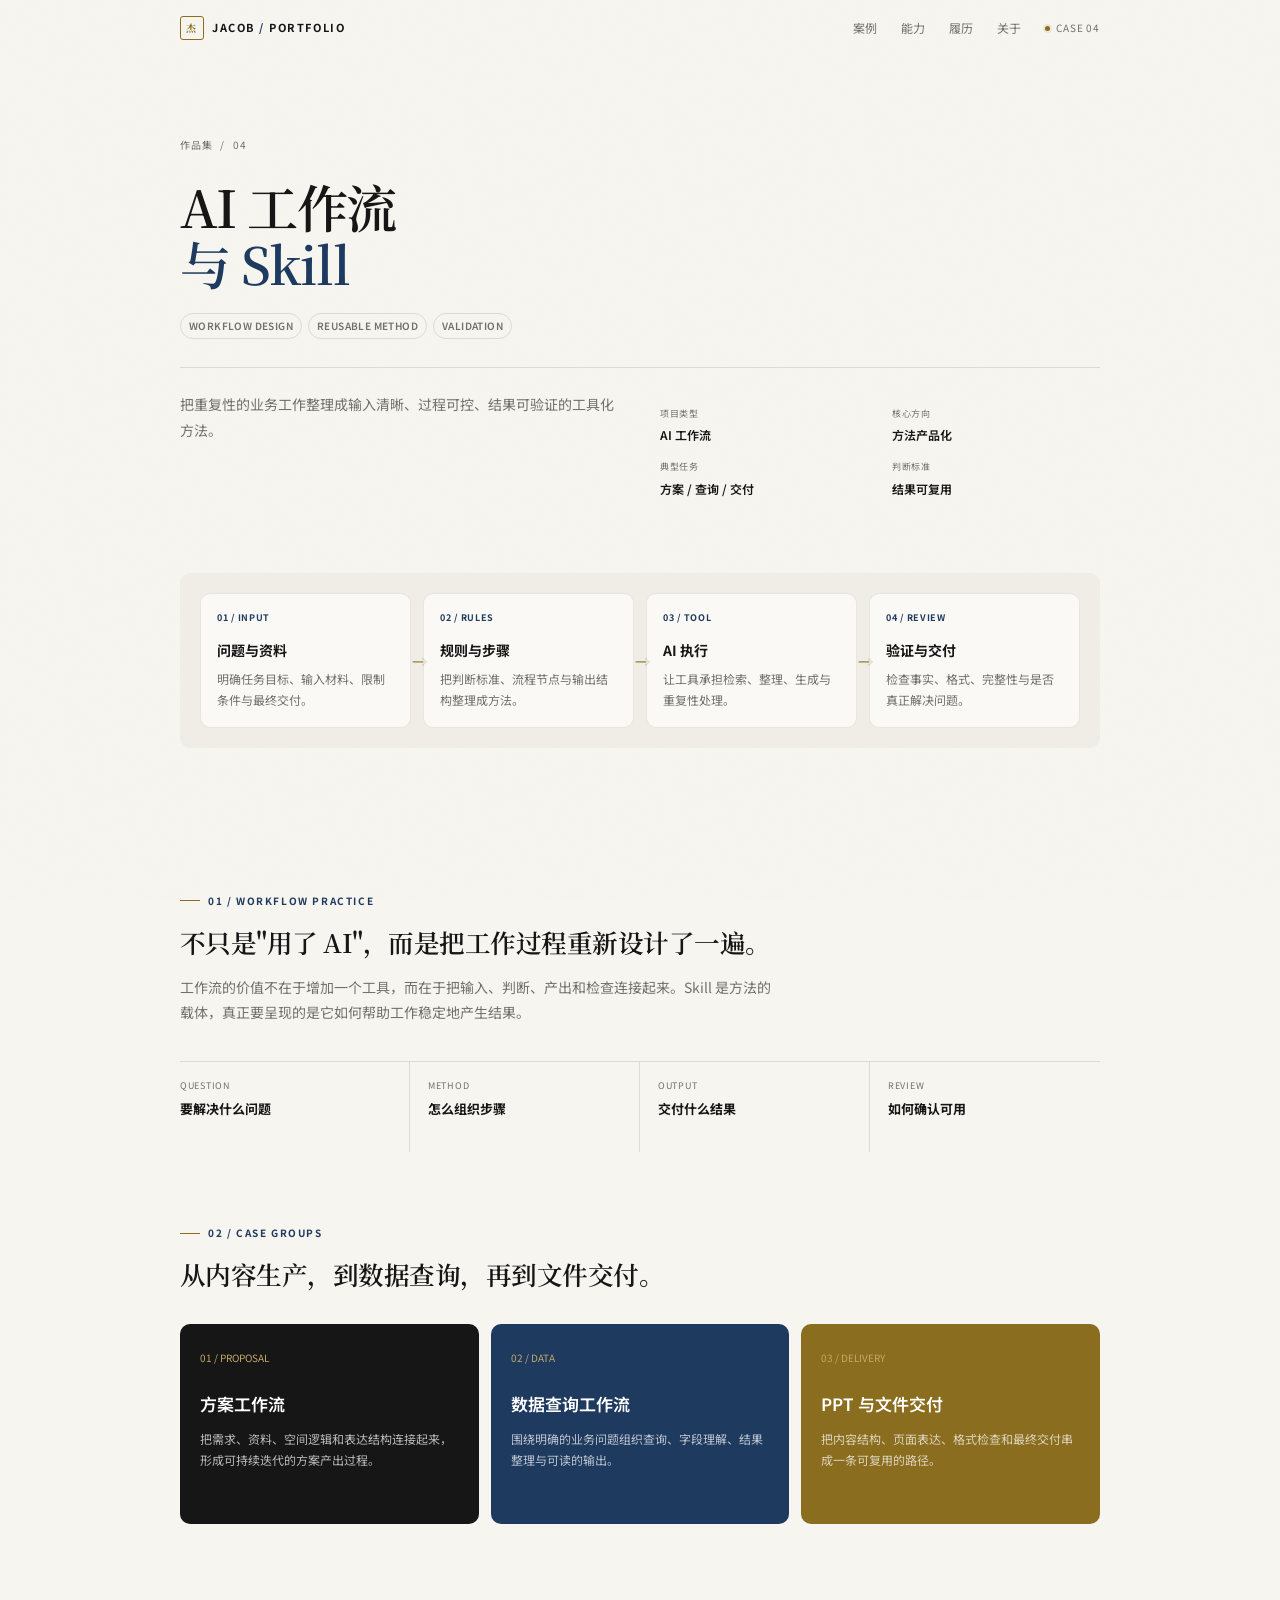
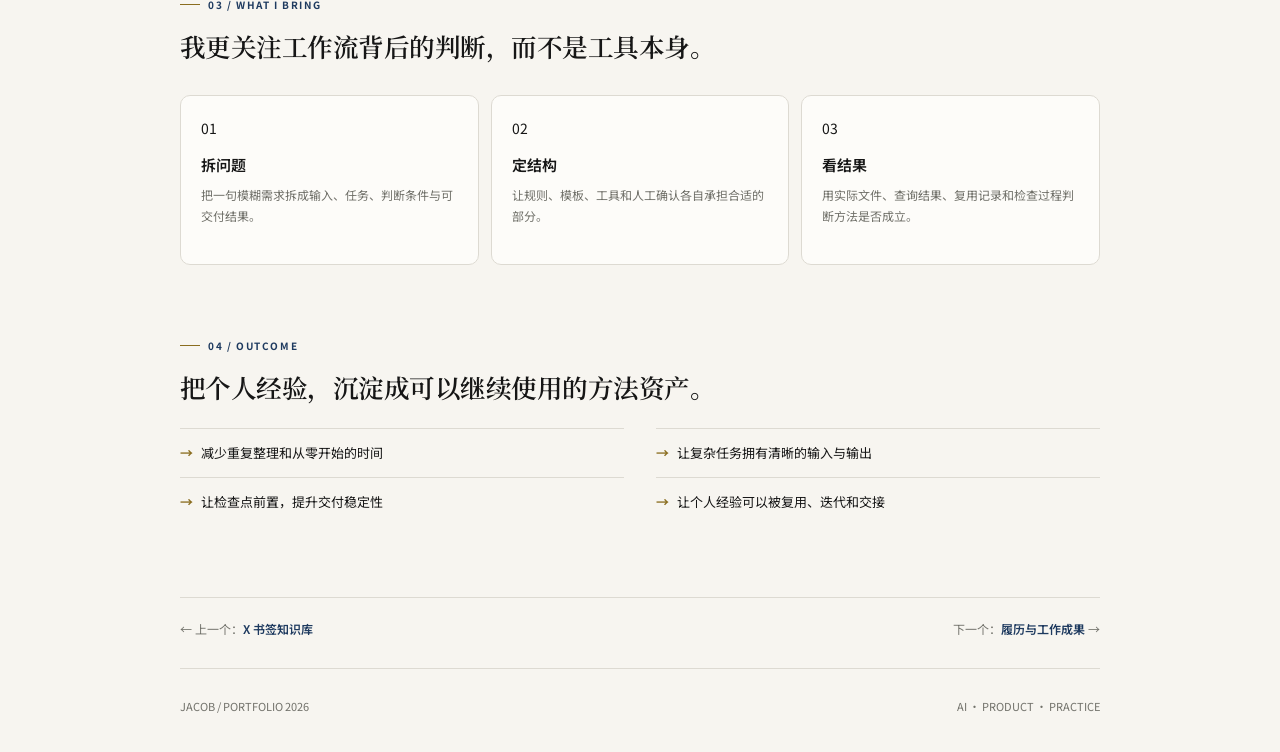
==== commit 3c6022b7: "redesign: 排版主导，小图点缀，容器收窄至920px 核心改动： - Hero区改为纯文字大标题(72px+)，去掉图片 - 容器从1160px收窄至920px，内容更聚焦 - 案例从卡片网格" ====
--- a/cases/ai-workflows.html
+++ b/cases/ai-workflows.html
@@ -8,7 +8,7 @@
     <link rel="preconnect" href="https://fonts.googleapis.com">
     <link rel="preconnect" href="https://fonts.gstatic.com" crossorigin>
     <link href="https://fonts.googleapis.com/css2?family=Noto+Serif+SC:wght@400;500;600;700&family=Noto+Sans+SC:wght@300;400;500;600;700&family=Space+Grotesk:wght@400;500;600;700&display=swap" rel="stylesheet">
-    <link rel="stylesheet" href="../styles.css?v=5">
+    <link rel="stylesheet" href="../styles.css?v=6">
   </head>
   <body>
     <div class="site-shell">
@@ -23,12 +23,14 @@
 
       <main>
         <section class="case-hero">
-          <div>
-            <p class="breadcrumb"><a href="../index.html">作品集</a><span>/</span><span>04</span></p>
-            <h1>AI 工作流<br><em>与 Skill</em></h1>
-            <div class="case-meta"><span class="chip">WORKFLOW DESIGN</span><span class="chip">REUSABLE METHOD</span><span class="chip">VALIDATION</span></div>
+          <p class="breadcrumb"><a href="../index.html">作品集</a><span>/</span><span>04</span></p>
+          <h1>AI 工作流<br><em>与 Skill</em></h1>
+          <div class="case-meta">
+            <span class="chip">WORKFLOW DESIGN</span>
+            <span class="chip">REUSABLE METHOD</span>
+            <span class="chip">VALIDATION</span>
           </div>
-          <div>
+          <div class="case-hero-bottom">
             <p class="case-intro">把重复性的业务工作整理成输入清晰、过程可控、结果可验证的工具化方法。</p>
             <dl class="case-aside">
               <div><dt>项目类型</dt><dd>AI 工作流</dd></div>
@@ -39,11 +41,13 @@
           </div>
         </section>
 
-        <section class="workflow-map" aria-label="AI 工作流结构">
-          <div class="map-column"><span>01 / Input</span><strong>问题与资料</strong><p>明确任务目标、输入材料、限制条件与最终交付。</p></div>
-          <div class="map-column"><span>02 / Rules</span><strong>规则与步骤</strong><p>把判断标准、流程节点与输出结构整理成方法。</p></div>
-          <div class="map-column"><span>03 / Tool</span><strong>AI 执行</strong><p>让工具承担检索、整理、生成与重复性处理。</p></div>
-          <div class="map-column"><span>04 / Review</span><strong>验证与交付</strong><p>检查事实、格式、完整性与是否真正解决问题。</p></div>
+        <section class="case-block" style="padding-top:0;">
+          <div class="workflow-map" style="margin:0 0 72px;">
+            <div class="map-column"><span>01 / Input</span><strong>问题与资料</strong><p>明确任务目标、输入材料、限制条件与最终交付。</p></div>
+            <div class="map-column"><span>02 / Rules</span><strong>规则与步骤</strong><p>把判断标准、流程节点与输出结构整理成方法。</p></div>
+            <div class="map-column"><span>03 / Tool</span><strong>AI 执行</strong><p>让工具承担检索、整理、生成与重复性处理。</p></div>
+            <div class="map-column"><span>04 / Review</span><strong>验证与交付</strong><p>检查事实、格式、完整性与是否真正解决问题。</p></div>
+          </div>
         </section>
 
         <section class="case-block">
@@ -90,8 +94,8 @@
         </section>
 
         <div class="case-next">
-          <p>← 上一个案例：<a href="x-bookmarks.html" style="color: var(--indigo); font-weight: 600;">X 书签知识库</a></p>
-          <p>下一个案例：<a href="recognition.html" style="color: var(--indigo); font-weight: 600;">履历与工作成果</a> →</p>
+          <p>← 上一个：<a href="x-bookmarks.html">X 书签知识库</a></p>
+          <p>下一个：<a href="recognition.html">履历与工作成果</a> →</p>
         </div>
       </main>
 
--- a/styles.css
+++ b/styles.css
@@ -1,32 +1,27 @@
 /* ============================================================
-   JACOB PORTFOLIO — 宋式减法美学 × 克制科技感
-   配色：素笺白底 / 玄墨正文 / 靛青主色 / 赤金点睛
+   JACOB PORTFOLIO — v6
+   排版主导 · 小图点缀 · 大量留白 · 大小穿插
    ============================================================ */
 
 :root {
-  --paper: #f5f2eb;
-  --paper-2: #edeae2;
-  --surface: #faf8f3;
-  --ink: #1a1a1a;
-  --ink-2: #2d2d2d;
-  --muted: #6b6b64;
-  --line: #d8d5cc;
-  --line-soft: #e5e2d9;
-  --indigo: #2c4a6e;
-  --indigo-deep: #1e3552;
-  --indigo-soft: #d4dce8;
-  --gold: #a0782a;
-  --gold-soft: #d4b97a;
-  --gold-glow: rgba(160, 120, 42, 0.12);
-  --dark: #141c28;
-  --dark-2: #1c2534;
-  --radius: 14px;
-  --radius-sm: 8px;
-  --shadow: 0 4px 24px rgba(26, 26, 26, 0.05);
-  --shadow-hover: 0 8px 32px rgba(26, 26, 26, 0.08);
-  --serif: "Noto Serif SC", "Source Han Serif SC", "Songti SC", "STSong", serif;
+  --paper: #f7f5f0;
+  --paper-2: #efede6;
+  --surface: #fdfcf9;
+  --ink: #161616;
+  --ink-2: #2a2a28;
+  --muted: #71716a;
+  --line: #dddad2;
+  --line-soft: #e8e5dd;
+  --indigo: #1e3a5f;
+  --indigo-soft: #c8d4e0;
+  --gold: #8a6d1f;
+  --gold-soft: #c4a968;
+  --radius: 10px;
+  --shadow: 0 1px 3px rgba(0,0,0,0.04);
+  --shadow-hover: 0 4px 16px rgba(0,0,0,0.07);
+  --serif: "Noto Serif SC", "Source Han Serif SC", "Songti SC", serif;
   --sans: "Noto Sans SC", "Source Han Sans SC", "PingFang SC", "Microsoft YaHei", sans-serif;
-  --mono: "Space Grotesk", "Inter", "SF Mono", "Cascadia Code", monospace;
+  --mono: "Space Grotesk", "Inter", monospace;
 }
 
 * { box-sizing: border-box; }
@@ -36,33 +31,17 @@
   background: var(--paper);
   color: var(--ink);
   font-family: var(--sans);
-  font-size: 15px;
-  line-height: 1.75;
+  font-size: 14px;
+  line-height: 1.8;
   -webkit-font-smoothing: antialiased;
-  -moz-osx-font-smoothing: grayscale;
-}
-
-/* ---- 极细电路纹理背景（科技感，CSS 生成，近乎不可见但摸得到） ---- */
-body::before {
-  content: "";
-  position: fixed;
-  inset: 0;
-  z-index: 0;
-  pointer-events: none;
-  background-image:
-    repeating-linear-gradient(0deg, transparent, transparent 79px, rgba(44, 74, 110, 0.022) 79px, rgba(44, 74, 110, 0.022) 80px),
-    repeating-linear-gradient(90deg, transparent, transparent 79px, rgba(44, 74, 110, 0.022) 79px, rgba(44, 74, 110, 0.022) 80px);
-}
-
-/* ---- 宣纸颗粒质感 ---- */
+}
+
+/* ---- 宣纸颗粒 ---- */
 body::after {
   content: "";
-  position: fixed;
-  inset: 0;
-  z-index: 0;
-  pointer-events: none;
-  opacity: 0.5;
-  background-image: url("data:image/svg+xml,%3Csvg xmlns='http://www.w3.org/2000/svg' width='200' height='200'%3E%3Cfilter id='n'%3E%3CfeTurbulence type='fractalNoise' baseFrequency='0.9' numOctaves='2' stitchTiles='stitch'/%3E%3C/filter%3E%3Crect width='200' height='200' filter='url(%23n)' opacity='0.03'/%3E%3C/svg%3E");
+  position: fixed; inset: 0;
+  z-index: 0; pointer-events: none; opacity: 0.4;
+  background-image: url("data:image/svg+xml,%3Csvg xmlns='http://www.w3.org/2000/svg' width='200' height='200'%3E%3Cfilter id='n'%3E%3CfeTurbulence type='fractalNoise' baseFrequency='0.9' numOctaves='2' stitchTiles='stitch'/%3E%3C/filter%3E%3Crect width='200' height='200' filter='url(%23n)' opacity='0.025'/%3E%3C/svg%3E");
 }
 
 img { display: block; max-width: 100%; }
@@ -70,906 +49,518 @@
 button, a { -webkit-tap-highlight-color: transparent; }
 
 .site-shell {
-  position: relative;
-  z-index: 1;
-  width: min(1160px, calc(100% - 48px));
+  position: relative; z-index: 1;
+  width: min(920px, calc(100% - 48px));
   margin: 0 auto;
 }
 
 /* ============ Header ============ */
 .site-header {
-  display: flex;
-  align-items: center;
-  min-height: 68px;
-  gap: 28px;
+  display: flex; align-items: center;
+  min-height: 56px; gap: 24px;
+}
+.brand {
+  display: flex; align-items: center; gap: 8px;
+  font-size: 11px; font-weight: 700;
+  letter-spacing: 0.14em; white-space: nowrap;
+  color: var(--ink);
+}
+.brand-seal {
+  display: inline-flex; align-items: center; justify-content: center;
+  width: 24px; height: 24px;
+  border: 1.2px solid var(--gold); border-radius: 3px;
+  color: var(--gold);
+  font-family: var(--serif); font-size: 10px; font-weight: 700; line-height: 1;
+}
+.brand-text span { color: var(--indigo); }
+.nav { display: flex; align-items: center; gap: 24px; margin-left: auto; }
+.nav a { color: var(--muted); font-size: 12px; transition: color 200ms ease; }
+.nav a:hover { color: var(--indigo); }
+.header-meta {
+  display: flex; align-items: center; gap: 6px;
+  color: var(--muted); font-size: 10px; letter-spacing: 0.08em; white-space: nowrap;
+}
+.status-dot {
+  width: 5px; height: 5px; border-radius: 50%;
+  background: var(--gold); box-shadow: 0 0 0 2px rgba(138,109,31,0.1);
+}
+
+/* ============ Hero — 纯文字 ============ */
+.hero {
+  padding: 120px 0 100px;
   border-bottom: 1px solid var(--line);
 }
-
-.brand {
-  display: flex;
-  align-items: center;
-  gap: 10px;
-  font-size: 13px;
-  font-weight: 700;
-  letter-spacing: 0.12em;
-  white-space: nowrap;
+.hero-eyebrow {
+  display: flex; align-items: center; gap: 10px;
+  margin: 0 0 28px;
+  color: var(--indigo);
+  font-size: 11px; font-weight: 700; letter-spacing: 0.16em; text-transform: uppercase;
+}
+.hero-eyebrow::before {
+  content: ""; display: block; width: 28px; height: 1px; background: var(--gold);
+}
+.hero h1 {
+  margin: 0 0 24px;
+  font-family: var(--serif);
+  font-size: clamp(2.8rem, 6vw, 4.5rem);
+  font-weight: 600;
+  letter-spacing: -0.04em;
+  line-height: 1.1;
   color: var(--ink);
 }
-
-.brand-seal {
-  display: inline-flex;
-  align-items: center;
-  justify-content: center;
-  width: 28px;
-  height: 28px;
-  border: 1.5px solid var(--gold);
-  border-radius: 4px;
-  color: var(--gold);
-  font-family: var(--serif);
-  font-size: 12px;
-  font-weight: 700;
-  line-height: 1;
-  letter-spacing: 0;
-}
-
-.brand-text span { color: var(--indigo); }
-
-.nav {
-  display: flex;
-  align-items: center;
-  gap: 28px;
-  margin-left: auto;
-}
-
-.nav a {
+.hero h1 .accent { color: var(--indigo); }
+.hero-lead {
+  max-width: 440px;
+  margin: 0 0 36px;
   color: var(--muted);
-  font-size: 13px;
-  transition: color 200ms ease;
-}
-.nav a:hover { color: var(--indigo); }
-
-.header-meta {
-  display: flex;
-  align-items: center;
-  gap: 8px;
-  color: var(--muted);
-  font-size: 11px;
-  letter-spacing: 0.08em;
-  white-space: nowrap;
-}
-
-.status-dot {
-  width: 6px;
-  height: 6px;
-  border-radius: 50%;
-  background: var(--gold);
-  box-shadow: 0 0 0 3px var(--gold-glow);
-}
-
-/* ============ Hero ============ */
-.hero {
-  display: grid;
-  grid-template-columns: minmax(0, 1.05fr) minmax(0, 0.95fr);
-  align-items: center;
-  gap: clamp(40px, 5vw, 64px);
-  min-height: 620px;
-  padding: 64px 0 80px;
-}
-
-.eyebrow {
-  display: flex;
-  align-items: center;
-  gap: 12px;
-  margin: 0 0 22px;
+  font-size: 15px; line-height: 1.9;
+}
+.hero-actions { display: flex; align-items: center; gap: 20px; }
+.button {
+  display: inline-flex; align-items: center; justify-content: center;
+  min-height: 36px; padding: 7px 18px;
+  border: 1px solid var(--ink); border-radius: 999px;
+  background: transparent;
+  font-size: 12px; font-weight: 600; color: var(--ink);
+  cursor: pointer; transition: all 220ms ease;
+}
+.button:hover { transform: translateY(-1px); }
+.button.primary { border-color: var(--indigo); background: var(--indigo); color: #fff; }
+.button.primary:hover { background: #152d4a; }
+.inline-link { color: var(--ink); font-size: 12px; font-weight: 600; transition: color 200ms ease; }
+.inline-link:hover { color: var(--indigo); }
+.inline-link::after { content: " →"; color: var(--gold); }
+
+.hero-signature {
+  display: flex; flex-wrap: wrap; gap: 14px 40px;
+  margin-top: 60px; padding-top: 20px;
+  border-top: 1px solid var(--line);
+}
+.hero-signature span {
+  display: block; margin-bottom: 2px;
+  color: var(--muted); font-size: 9px; letter-spacing: 0.1em; text-transform: uppercase;
+}
+.hero-signature strong { font-size: 12px; font-weight: 600; }
+
+/* ============ Section ============ */
+.section { padding: 100px 0; }
+.section + .section { border-top: 1px solid var(--line); }
+
+.label {
+  display: flex; align-items: center; gap: 8px;
+  margin: 0 0 16px;
   color: var(--indigo);
-  font-size: 11px;
-  font-weight: 700;
-  letter-spacing: 0.14em;
-  text-transform: uppercase;
-}
-.eyebrow::before {
-  content: "";
-  display: block;
-  width: 32px;
-  height: 1px;
-  background: var(--gold);
-}
-
-.hero h1 {
-  max-width: 620px;
+  font-size: 10px; font-weight: 700; letter-spacing: 0.16em; text-transform: uppercase;
+}
+.label::before { content: ""; display: block; width: 20px; height: 1px; background: var(--gold); }
+
+.section-heading { margin-bottom: 56px; }
+.section-heading h2 {
   margin: 0;
   font-family: var(--serif);
-  font-size: clamp(2.3rem, 3.4vw, 3.1rem);
-  font-weight: 600;
-  letter-spacing: -0.03em;
-  line-height: 1.18;
+  font-size: clamp(1.5rem, 2.8vw, 2rem);
+  font-weight: 600; letter-spacing: -0.02em; line-height: 1.3;
   color: var(--ink);
 }
-
-.hero h1 .accent {
-  color: var(--indigo);
-}
-
-.hero-lead {
+.section-heading p {
+  max-width: 400px; margin: 12px 0 0;
+  color: var(--muted); font-size: 13px;
+}
+
+/* ============ 案例列表 ============ */
+.case-list { display: flex; flex-direction: column; }
+
+/* ---- 大案例（全宽，文字左图右） ---- */
+.case-row {
+  display: grid;
+  grid-template-columns: minmax(0, 1fr) 200px;
+  gap: 40px;
+  padding: 40px 0;
+  border-bottom: 1px solid var(--line);
+  align-items: start;
+  transition: background 200ms ease;
+}
+.case-row:first-child { padding-top: 0; }
+.case-row:last-child { border-bottom: none; }
+.case-row:hover { background: rgba(0,0,0,0.012); }
+
+.case-row-number {
+  display: block; margin-bottom: 10px;
+  color: var(--gold);
+  font-size: 10px; font-weight: 700; letter-spacing: 0.12em; text-transform: uppercase;
+}
+.case-row h3 {
+  margin: 0 0 10px;
+  font-family: var(--serif);
+  font-size: clamp(1.3rem, 2.2vw, 1.7rem);
+  font-weight: 600; letter-spacing: -0.02em; line-height: 1.25;
+  color: var(--ink);
+}
+.case-row p {
+  margin: 0 0 16px;
+  color: var(--muted); font-size: 13px; line-height: 1.75;
   max-width: 480px;
-  margin: 26px 0 30px;
-  color: var(--muted);
-  font-size: 16px;
-  line-height: 1.9;
-}
-
-.hero-actions {
-  display: flex;
-  align-items: center;
-  gap: 20px;
-}
-
-.button {
-  display: inline-flex;
-  align-items: center;
-  justify-content: center;
-  min-height: 40px;
-  padding: 8px 20px;
-  border: 1px solid var(--ink);
-  border-radius: 999px;
-  background: transparent;
-  font-size: 13px;
-  font-weight: 600;
-  color: var(--ink);
-  cursor: pointer;
-  transition: all 220ms ease;
-}
-.button:hover { transform: translateY(-2px); }
-
-.button.primary {
-  border-color: var(--indigo);
-  background: var(--indigo);
-  color: #fff;
-}
-.button.primary:hover {
-  background: var(--indigo-deep);
-  box-shadow: 0 4px 16px rgba(44, 74, 110, 0.25);
-}
-
-.inline-link {
-  color: var(--ink);
-  font-size: 13px;
-  font-weight: 600;
-  transition: color 200ms ease;
-}
-.inline-link:hover { color: var(--indigo); }
-.inline-link::after { content: " →"; color: var(--gold); }
-
-.hero-signature {
-  display: flex;
-  flex-wrap: wrap;
-  gap: 16px 32px;
-  margin-top: 48px;
-  padding-top: 20px;
-  border-top: 1px solid var(--line);
-}
-.hero-signature span {
-  display: block;
-  margin-bottom: 3px;
-  color: var(--muted);
-  font-size: 10px;
-  letter-spacing: 0.1em;
-  text-transform: uppercase;
-}
-.hero-signature strong {
-  font-size: 13px;
-  font-weight: 600;
-}
-
-/* ---- Hero 视觉区 ---- */
-.hero-visual {
-  position: relative;
-  min-height: 480px;
-}
-
-.hero-image-main,
-.hero-image-secondary {
-  position: absolute;
+}
+.case-row-tags {
+  display: flex; flex-wrap: wrap; gap: 6px;
+  list-style: none; padding: 0; margin: 0 0 16px;
+}
+.case-row-tags li {
+  padding: 3px 8px;
+  border: 1px solid var(--line); border-radius: 999px;
+  color: var(--muted); font-size: 10px; font-weight: 500; letter-spacing: 0.04em;
+}
+.case-row-link {
+  color: var(--indigo); font-size: 12px; font-weight: 600;
+}
+.case-row-link::after { content: " →"; }
+
+/* 小图 */
+.case-row-thumb {
+  width: 200px; height: 140px;
   overflow: hidden;
-  border: 1px solid var(--line);
-  border-radius: var(--radius);
-  background: var(--surface);
-  box-shadow: var(--shadow);
-}
-
-.hero-image-main {
-  top: 0;
-  right: 0;
-  width: 74%;
-  height: 440px;
-}
-.hero-image-main img {
+  border: 1px solid var(--line); border-radius: var(--radius);
+  background: var(--paper-2);
+  flex-shrink: 0;
+}
+.case-row-thumb img {
   width: 100%; height: 100%;
-  object-fit: cover; object-position: center;
-}
-
-.hero-image-secondary {
-  bottom: 0;
-  left: 0;
-  width: 42%;
-  height: 240px;
-  border: 1px solid var(--line);
-}
-.hero-image-secondary img {
+  object-fit: cover; object-position: center top;
+  transition: transform 300ms ease;
+}
+.case-row:hover .case-row-thumb img { transform: scale(1.03); }
+
+/* ---- 竖版小图（App截图） ---- */
+.case-row-thumb.app {
+  width: 140px; height: 200px;
+}
+.case-row-thumb.app img {
+  object-fit: cover; object-position: center top;
+}
+
+/* ============ 能力矩阵 ============ */
+.capability-section {
+  background: var(--ink);
+  color: #f0ede6;
+  border-radius: var(--radius);
+  padding: 60px 48px;
+  margin-top: 100px;
+}
+.capability-section .label { color: var(--gold-soft); }
+.capability-section .section-heading h2 { color: #fff; }
+.capability-section .section-heading p { color: #8a8a82; }
+
+.capability-grid {
+  display: grid;
+  grid-template-columns: repeat(4, minmax(0, 1fr));
+  gap: 0;
+  border-top: 1px solid rgba(255,255,255,0.08);
+}
+.capability {
+  min-height: 180px;
+  padding: 24px 20px 12px 0;
+  border-right: 1px solid rgba(255,255,255,0.08);
+}
+.capability + .capability { padding-left: 20px; }
+.capability:last-child { border-right: 0; }
+.capability .case-number { color: var(--gold-soft); font-size: 10px; }
+.capability strong {
+  display: block; margin: 14px 0 8px;
+  color: #fff; font-size: 15px; font-weight: 600;
+}
+.capability p { margin: 0; color: #8a8a82; font-size: 12px; line-height: 1.75; }
+
+/* ============ 履历预览 ============ */
+.record-preview {
+  display: grid;
+  grid-template-columns: 180px minmax(0, 1fr);
+  gap: 40px;
+  align-items: start;
+}
+.record-thumb {
+  width: 180px; height: 240px;
+  overflow: hidden;
+  border: 1px solid var(--line); border-radius: var(--radius);
+  background: var(--paper-2);
+}
+.record-thumb img {
   width: 100%; height: 100%;
-  object-fit: cover; object-position: center;
-}
-
-.hero-photo-tag {
-  position: absolute;
-  right: 0;
-  bottom: -12px;
-  padding: 6px 12px;
-  background: var(--gold);
-  color: #fff;
-  font-size: 10px;
-  font-weight: 700;
-  letter-spacing: 0.08em;
-  border-radius: 3px;
-}
-
-/* ============ Section 通用 ============ */
-.section {
-  padding: 88px 0;
-  border-top: 1px solid var(--line);
-}
-
-.label {
-  display: flex;
-  align-items: center;
-  gap: 10px;
-  margin: 0 0 18px;
-  color: var(--indigo);
-  font-size: 11px;
-  font-weight: 700;
-  letter-spacing: 0.14em;
-  text-transform: uppercase;
-}
-.label::before {
-  content: "";
-  display: block;
-  width: 24px;
-  height: 1px;
-  background: var(--gold);
-}
-
-.section-heading {
-  display: grid;
-  grid-template-columns: minmax(0, 1.1fr) minmax(240px, 0.9fr);
-  align-items: end;
+  object-fit: cover; object-position: top center;
+}
+.record-copy h3 {
+  margin: 0 0 12px;
+  font-family: var(--serif);
+  font-size: clamp(1.3rem, 2.2vw, 1.6rem);
+  font-weight: 600; line-height: 1.3;
+}
+.record-copy p {
+  margin: 0 0 20px;
+  color: var(--muted); font-size: 13px;
+  max-width: 480px;
+}
+
+/* ============ 关于 ============ */
+.about-grid {
+  display: grid;
+  grid-template-columns: 1fr 1fr;
   gap: 48px;
-  margin-bottom: 42px;
-}
-
-.section-heading h2 {
-  max-width: 700px;
+}
+.about-lead {
   margin: 0;
   font-family: var(--serif);
-  font-size: clamp(1.6rem, 2.5vw, 2.1rem);
-  font-weight: 600;
-  letter-spacing: -0.02em;
-  line-height: 1.3;
+  font-size: clamp(1.3rem, 2.2vw, 1.6rem);
+  line-height: 1.55; color: var(--ink);
+}
+.about-col { display: flex; flex-direction: column; gap: 24px; }
+.about-note { margin: 0; color: var(--muted); font-size: 13px; }
+.about-note strong {
+  display: block; margin-bottom: 6px;
+  color: var(--ink); font-size: 12px; font-weight: 600;
+}
+
+/* ============ Footer ============ */
+.footer {
+  display: flex; justify-content: space-between; gap: 20px;
+  padding: 28px 0 36px;
+  border-top: 1px solid var(--line);
+  color: var(--muted); font-size: 11px;
+}
+
+/* ============ 案例页 ============ */
+.case-hero {
+  padding: 80px 0 60px;
+}
+.breadcrumb {
+  display: flex; gap: 8px;
+  margin: 0 0 24px;
+  color: var(--muted); font-size: 10px; letter-spacing: 0.08em; text-transform: uppercase;
+}
+.breadcrumb a:hover { color: var(--indigo); }
+.case-hero h1 {
+  margin: 0 0 20px;
+  font-family: var(--serif);
+  font-size: clamp(2.2rem, 4.5vw, 3.2rem);
+  font-weight: 600; letter-spacing: -0.03em; line-height: 1.12;
   color: var(--ink);
 }
-
-.section-heading > p {
-  max-width: 380px;
-  margin: 0 0 5px auto;
-  color: var(--muted);
-  font-size: 14px;
-}
-
-/* ============ 精选案例 ============ */
-.feature-case {
-  display: grid;
-  grid-template-columns: minmax(0, 1.05fr) minmax(320px, 0.95fr);
+.case-hero h1 em { color: var(--indigo); font-style: normal; }
+.case-meta {
+  display: flex; flex-wrap: wrap; gap: 6px;
+  padding: 0; margin: 0 0 28px; list-style: none;
+}
+.case-meta .chip {
+  padding: 3px 8px;
+  border: 1px solid var(--line); border-radius: 999px;
+  color: var(--muted); font-size: 10px; font-weight: 600; letter-spacing: 0.04em;
+}
+.case-hero-bottom {
+  display: grid;
+  grid-template-columns: minmax(0, 1fr) minmax(0, 1fr);
+  gap: 40px;
+  padding-top: 24px;
+  border-top: 1px solid var(--line);
+}
+.case-intro {
+  margin: 0;
+  color: var(--muted); font-size: 14px; line-height: 1.85;
+}
+.case-aside {
+  display: grid;
+  grid-template-columns: 1fr 1fr;
+  gap: 14px 24px;
+}
+.case-aside dt {
+  margin-bottom: 2px;
+  color: var(--muted); font-size: 9px; letter-spacing: 0.08em; text-transform: uppercase;
+}
+.case-aside dd { margin: 0; font-size: 12px; font-weight: 600; }
+
+/* ---- 案例页小图集 ---- */
+.mini-gallery {
+  display: grid;
+  grid-template-columns: repeat(4, minmax(0, 1fr));
+  gap: 12px;
+  margin: 0 0 72px;
+}
+.mini-gallery-item {
+  margin: 0;
   overflow: hidden;
-  border: 1px solid var(--line);
-  border-radius: var(--radius);
+  border: 1px solid var(--line); border-radius: var(--radius);
+  background: var(--paper-2);
+}
+.mini-gallery-item img {
+  width: 100%; aspect-ratio: 3/4;
+  object-fit: cover; object-position: center top;
+}
+.mini-gallery-item figcaption {
+  padding: 8px 10px;
   background: var(--surface);
-  box-shadow: var(--shadow);
-  transition: box-shadow 300ms ease;
-}
-.feature-case:hover { box-shadow: var(--shadow-hover); }
-
-.feature-case-media {
-  min-height: 440px;
-  overflow: hidden;
-  background: var(--dark);
-}
-.feature-case-media img {
-  width: 100%; height: 100%;
-  object-fit: cover;
-  transition: transform 400ms ease;
-}
-.feature-case:hover .feature-case-media img { transform: scale(1.02); }
-
-.feature-case-copy {
-  display: flex;
-  flex-direction: column;
-  align-items: flex-start;
-  justify-content: center;
-  padding: clamp(28px, 4vw, 52px);
-}
-
-.case-number {
-  color: var(--gold);
-  font-size: 11px;
-  font-weight: 700;
-  letter-spacing: 0.1em;
-  text-transform: uppercase;
-}
-
-.feature-case-copy h3 {
-  margin: 14px 0 12px;
+  color: var(--muted); font-size: 10px;
+  border-top: 1px solid var(--line-soft);
+}
+/* App截图用竖版 */
+.mini-gallery-item.app img { aspect-ratio: 9/16; }
+
+/* ---- 案例内容块 ---- */
+.case-block { padding: 0 0 72px; }
+.case-block > h2 {
+  max-width: 600px;
+  margin: 0 0 16px;
   font-family: var(--serif);
-  font-size: 26px;
-  font-weight: 600;
-  letter-spacing: -0.02em;
-  line-height: 1.25;
+  font-size: clamp(1.3rem, 2.2vw, 1.6rem);
+  font-weight: 600; letter-spacing: -0.02em; line-height: 1.3;
   color: var(--ink);
 }
-
-.feature-case-copy p {
+.case-block > p:not(.label) {
+  max-width: 600px;
   margin: 0;
-  color: var(--muted);
-  font-size: 14px;
-  line-height: 1.8;
-}
-
-.tag-list {
-  display: flex;
-  flex-wrap: wrap;
-  gap: 8px;
-  padding: 0;
-  margin: 26px 0 0;
-  list-style: none;
-}
-.tag-list li {
-  padding: 4px 10px;
-  border: 1px solid var(--line);
-  border-radius: 999px;
-  color: var(--muted);
-  font-size: 11px;
-  font-weight: 500;
-  letter-spacing: 0.04em;
-}
-
-.arrow-link {
-  margin-top: 32px;
-  color: var(--indigo);
-  font-size: 13px;
-  font-weight: 600;
-  transition: color 200ms ease;
-}
-.arrow-link:hover { color: var(--indigo-deep); }
-.arrow-link::after { content: " →"; }
-
-/* ---- 次级案例卡片 ---- */
-.text-case-grid {
-  display: grid;
-  grid-template-columns: repeat(3, minmax(0, 1fr));
-  gap: 14px;
-  margin-top: 14px;
-}
-
-.text-case {
-  position: relative;
-  display: flex;
-  min-height: 260px;
-  flex-direction: column;
-  align-items: flex-start;
-  padding: 28px;
-  overflow: hidden;
-  border: 1px solid var(--line);
-  border-radius: var(--radius);
-  background: var(--surface);
-  transition: all 250ms ease;
-}
-
-/* 科技感微光描边 */
-.text-case::before {
-  content: "";
-  position: absolute;
-  top: 0; left: 0;
-  width: 100%; height: 2px;
-  background: linear-gradient(90deg, var(--gold), transparent);
-  opacity: 0;
-  transition: opacity 250ms ease;
-}
-
-.text-case:hover {
-  transform: translateY(-3px);
-  box-shadow: var(--shadow-hover);
-}
-.text-case:hover::before { opacity: 1; }
-
-.text-case h3 {
-  margin: 14px 0 10px;
-  font-family: var(--serif);
-  font-size: 21px;
-  font-weight: 600;
-  color: var(--ink);
-}
-.text-case p {
-  margin: 0;
-  color: var(--muted);
-  font-size: 13px;
-  line-height: 1.75;
-}
-.text-case .arrow-link { margin-top: auto; padding-top: 24px; }
-
-/* ============ 能力矩阵 ============ */
-.capability-section {
-  margin-top: 88px;
-  border-top: 0;
-  border-radius: var(--radius);
-  background: var(--dark);
-  color: #f0ede6;
-  padding: 60px clamp(28px, 4vw, 52px);
-}
-
-.capability-section .label { color: var(--gold-soft); }
-.capability-section .section-heading > p,
-.capability-section .capability p { color: #8b9096; }
-
-.capability-grid {
+  color: var(--muted); font-size: 14px;
+}
+
+/* ---- 数据行 ---- */
+.case-statline {
   display: grid;
   grid-template-columns: repeat(4, minmax(0, 1fr));
   gap: 0;
-  border-top: 1px solid rgba(255,255,255,0.1);
-}
-
-.capability {
-  min-height: 200px;
-  padding: 24px 24px 12px 0;
-  border-right: 1px solid rgba(255,255,255,0.1);
-}
-.capability + .capability { padding-left: 24px; }
-.capability:last-child { border-right: 0; }
-
-.capability .case-number { color: var(--gold-soft); }
-.capability strong {
-  display: block;
-  margin: 12px 0 8px;
-  color: #fff;
-  font-size: 17px;
-  font-weight: 600;
-}
-.capability p {
-  margin: 0;
-  font-size: 13px;
-  line-height: 1.75;
-}
-
-/* ============ 履历预览 ============ */
-.record-preview {
-  display: grid;
-  grid-template-columns: minmax(220px, 0.65fr) minmax(0, 1.35fr);
-  overflow: hidden;
-  border: 1px solid var(--line);
-  border-radius: var(--radius);
-  background: var(--surface);
-}
-
-.record-image {
-  min-height: 340px;
-  background: var(--dark-2);
-}
-.record-image img {
-  width: 100%; height: 100%;
-  object-fit: cover; object-position: top center;
-}
-
-.record-copy {
-  display: flex;
-  flex-direction: column;
-  align-items: flex-start;
-  justify-content: center;
-  padding: clamp(28px, 4vw, 52px);
-}
-.record-copy h3 {
-  max-width: 600px;
-  margin: 14px 0 12px;
-  font-family: var(--serif);
-  font-size: clamp(1.5rem, 2.3vw, 1.9rem);
-  font-weight: 600;
-  line-height: 1.3;
-}
-.record-copy p {
-  margin: 0;
-  color: var(--muted);
-  font-size: 14px;
-}
-.record-copy .button { margin-top: 28px; }
-
-/* ============ 关于 ============ */
-.about-grid {
-  display: grid;
-  grid-template-columns: 1.1fr 0.9fr 0.9fr;
-  gap: 32px;
-}
-
-.about-lead {
-  max-width: 520px;
-  margin: 0;
-  font-family: var(--serif);
-  font-size: clamp(1.4rem, 2.2vw, 1.7rem);
-  line-height: 1.55;
-  color: var(--ink);
-}
-
-.about-note { margin: 0; color: var(--muted); font-size: 14px; }
-.about-note strong {
-  display: block;
-  margin-bottom: 8px;
-  color: var(--ink);
-  font-size: 13px;
-  font-weight: 600;
-}
-
-/* ============ Footer ============ */
-.footer {
-  display: flex;
-  justify-content: space-between;
-  gap: 20px;
-  padding: 28px 0 40px;
+  margin: 36px 0 0;
   border-top: 1px solid var(--line);
-  color: var(--muted);
-  font-size: 12px;
-}
-
-/* ============ 案例页通用 ============ */
-.case-hero {
-  display: grid;
-  grid-template-columns: minmax(0, 1.05fr) minmax(280px, 0.95fr);
-  align-items: end;
-  gap: 56px;
-  padding: 64px 0 56px;
-}
-
-.breadcrumb {
-  display: flex;
-  gap: 10px;
-  margin: 0 0 22px;
-  color: var(--muted);
-  font-size: 11px;
-  letter-spacing: 0.08em;
-  text-transform: uppercase;
-}
-.breadcrumb a:hover { color: var(--indigo); }
-
-.case-hero h1 {
-  max-width: 680px;
-  margin: 0;
-  font-family: var(--serif);
-  font-size: clamp(2.2rem, 3.6vw, 3rem);
-  font-weight: 600;
-  letter-spacing: -0.03em;
-  line-height: 1.15;
-  color: var(--ink);
-}
-.case-hero h1 em {
-  color: var(--indigo);
-  font-style: normal;
-}
-
-.case-intro {
-  max-width: 380px;
-  margin: 0 0 4px auto;
-  color: var(--muted);
-  font-size: 16px;
-  line-height: 1.85;
-}
-
-.case-aside {
-  display: grid;
-  grid-template-columns: 1fr 1fr;
-  gap: 16px 26px;
-  max-width: 380px;
-  margin: 26px 0 0 auto;
-  padding-top: 18px;
-  border-top: 1px solid var(--line);
-}
-.case-aside dt {
-  margin-bottom: 3px;
-  color: var(--muted);
-  font-size: 10px;
-  letter-spacing: 0.08em;
-  text-transform: uppercase;
-}
-.case-aside dd {
-  margin: 0;
-  font-size: 13px;
-  font-weight: 600;
-}
-
-.case-meta {
-  display: flex;
-  flex-wrap: wrap;
-  gap: 8px;
-  padding: 0;
-  margin: 22px 0 0;
-  list-style: none;
-}
-.case-meta .chip {
-  padding: 4px 10px;
-  border: 1px solid var(--line);
-  border-radius: 999px;
-  color: var(--muted);
-  font-size: 10px;
-  font-weight: 600;
-  letter-spacing: 0.06em;
-}
-
-/* ---- 案例页画廊 ---- */
-.case-gallery {
-  display: grid;
-  grid-template-columns: minmax(0, 1.35fr) minmax(0, 0.65fr);
-  gap: 14px;
-  margin: 0 0 88px;
-}
-
-.gallery-main, .gallery-side, .gallery-small {
-  margin: 0;
-  overflow: hidden;
-  border: 1px solid var(--line);
-  border-radius: var(--radius);
-  background: var(--surface);
-}
-
-.gallery-main { grid-row: span 2; min-height: 540px; }
-.gallery-side, .gallery-small { min-height: 262px; }
-
-.case-gallery figure img {
-  width: 100%;
-  height: calc(100% - 38px);
-  min-height: 220px;
-  object-fit: cover;
-}
-.gallery-main img { min-height: 500px; }
-
-.gallery-caption {
-  min-height: 38px;
-  padding: 9px 14px;
-  background: var(--surface);
-  color: var(--muted);
-  font-size: 11px;
-  border-top: 1px solid var(--line-soft);
-}
-
-/* ---- 案例内容块 ---- */
-.case-block { padding: 0 0 88px; }
-.case-block > h2 {
-  max-width: 720px;
-  margin: 0 0 18px;
-  font-family: var(--serif);
-  font-size: clamp(1.5rem, 2.4vw, 1.9rem);
-  font-weight: 600;
-  letter-spacing: -0.02em;
-  line-height: 1.3;
-  color: var(--ink);
-}
-.case-block > p:not(.label) {
-  max-width: 720px;
-  margin: 0;
-  color: var(--muted);
-  font-size: 15px;
-}
-
-/* ---- 数据行 ---- */
-.case-statline {
-  display: grid;
-  grid-template-columns: repeat(4, minmax(0, 1fr));
-  gap: 0;
-  margin: 38px 0 0;
-  border-top: 1px solid var(--line);
-  border-bottom: 1px solid var(--line);
 }
 .case-stat {
-  min-height: 110px;
-  padding: 18px 22px 18px 0;
+  min-height: 90px;
+  padding: 16px 18px 16px 0;
   border-right: 1px solid var(--line);
 }
-.case-stat + .case-stat { padding-left: 22px; }
+.case-stat + .case-stat { padding-left: 18px; }
 .case-stat:last-child { border-right: 0; }
 .case-stat span {
-  display: block;
-  margin-bottom: 6px;
-  color: var(--muted);
-  font-size: 10px;
-  letter-spacing: 0.08em;
-  text-transform: uppercase;
-}
-.case-stat strong {
-  display: block;
-  font-size: 14px;
-  line-height: 1.5;
-  color: var(--ink);
-}
+  display: block; margin-bottom: 4px;
+  color: var(--muted); font-size: 9px; letter-spacing: 0.08em; text-transform: uppercase;
+}
+.case-stat strong { display: block; font-size: 13px; line-height: 1.5; color: var(--ink); }
 
 /* ---- 三列卡片 ---- */
 .case-columns {
   display: grid;
   grid-template-columns: repeat(3, minmax(0, 1fr));
-  gap: 14px;
-  margin-top: 36px;
-}
-
+  gap: 12px;
+  margin-top: 32px;
+}
 .info-card {
-  min-height: 200px;
-  padding: 24px;
+  min-height: 170px;
+  padding: 20px;
   border: 1px solid var(--line);
-  border-radius: var(--radius-sm);
+  border-radius: var(--radius);
   background: var(--surface);
 }
 .info-card h3 {
-  margin: 12px 0 8px;
-  font-size: 18px;
-  font-weight: 600;
-  color: var(--ink);
-}
-.info-card p {
-  margin: 0;
-  color: var(--muted);
-  font-size: 13px;
-  line-height: 1.75;
-}
-
-/* ---- 系统架构图 ---- */
+  margin: 10px 0 6px;
+  font-size: 15px; font-weight: 600; color: var(--ink);
+}
+.info-card p { margin: 0; color: var(--muted); font-size: 12px; line-height: 1.75; }
+
+/* ---- 架构图 ---- */
 .system-map, .workflow-map {
   display: grid;
   grid-template-columns: repeat(3, minmax(0, 1fr));
-  gap: 14px;
-  margin-top: 36px;
-  padding: 24px;
-  border-radius: var(--radius);
-  background: var(--dark);
+  gap: 12px;
+  margin-top: 32px;
+  padding: 20px;
+  border-radius: var(--radius);
+  background: var(--ink);
   color: #fff;
 }
 .map-column {
   position: relative;
-  min-height: 150px;
-  padding: 18px;
-  border: 1px solid rgba(255,255,255,0.12);
-  border-radius: var(--radius-sm);
+  min-height: 130px;
+  padding: 16px;
+  border: 1px solid rgba(255,255,255,0.1);
+  border-radius: var(--radius);
   background: rgba(255,255,255,0.04);
 }
 .map-column::after {
   content: "→";
-  position: absolute;
-  top: 50%;
-  right: -22px;
-  color: var(--gold-soft);
-  font-size: 18px;
+  position: absolute; top: 50%; right: -18px;
+  color: var(--gold-soft); font-size: 16px;
   transform: translateY(-50%);
 }
 .map-column:last-child::after { display: none; }
 .map-column span {
-  display: block;
-  margin-bottom: 16px;
+  display: block; margin-bottom: 12px;
   color: var(--gold-soft);
-  font-size: 10px;
-  font-weight: 700;
-  letter-spacing: 0.08em;
-  text-transform: uppercase;
-}
-.map-column strong {
-  display: block;
-  margin-bottom: 6px;
-  font-size: 16px;
-}
-.map-column p {
-  margin: 0;
-  color: #9aa0a6;
-  font-size: 13px;
-}
+  font-size: 9px; font-weight: 700; letter-spacing: 0.08em; text-transform: uppercase;
+}
+.map-column strong { display: block; margin-bottom: 4px; font-size: 14px; }
+.map-column p { margin: 0; color: #9a9a92; font-size: 12px; }
 
 /* ---- 成果列表 ---- */
 .result-list {
   display: grid;
   grid-template-columns: repeat(2, minmax(0, 1fr));
-  gap: 0 40px;
-  margin: 28px 0 0;
-  padding: 0;
-  list-style: none;
+  gap: 0 32px;
+  margin: 24px 0 0; padding: 0; list-style: none;
 }
 .result-list li {
-  padding: 14px 0;
+  padding: 12px 0;
   border-top: 1px solid var(--line);
-  font-size: 14px;
+  font-size: 13px;
 }
 .result-list li::before {
   content: "→";
-  display: inline-block;
-  margin-right: 10px;
-  color: var(--gold);
-  font-weight: 700;
+  display: inline-block; margin-right: 8px;
+  color: var(--gold); font-weight: 700;
 }
 
 /* ---- 上一案例 / 下一案例 ---- */
 .case-next {
-  display: flex;
-  justify-content: space-between;
-  align-items: center;
-  gap: 24px;
-  padding: 24px 0 32px;
+  display: flex; justify-content: space-between; align-items: center;
+  gap: 20px;
+  padding: 20px 0 28px;
   border-top: 1px solid var(--line);
 }
-.case-next p {
-  margin: 0;
-  color: var(--muted);
-  font-size: 13px;
-}
-
-/* ============ X 书签页 ============ */
+.case-next p { margin: 0; color: var(--muted); font-size: 12px; }
+.case-next a { color: var(--indigo); font-weight: 600; }
+
+/* ============ X书签 ============ */
 .knowledge-system {
   display: grid;
   grid-template-columns: minmax(0, 1fr) auto minmax(0, 1.1fr) auto minmax(0, 1fr);
-  align-items: center;
-  gap: 16px;
-  margin: 0 0 88px;
-  padding: 32px;
-  border: 1px solid var(--line);
-  border-radius: var(--radius);
+  align-items: center; gap: 14px;
+  margin: 0 0 72px;
+  padding: 24px;
+  border: 1px solid var(--line); border-radius: var(--radius);
   background: var(--indigo-soft);
 }
 .knowledge-node {
-  min-height: 120px;
-  padding: 20px;
-  border: 1px solid rgba(44, 74, 110, 0.2);
-  border-radius: var(--radius-sm);
-  background: rgba(250, 248, 243, 0.85);
-}
-.knowledge-node.center {
-  border-color: var(--indigo);
-  background: var(--indigo);
-  color: #fff;
-}
+  min-height: 100px;
+  padding: 16px;
+  border: 1px solid rgba(30,58,95,0.15);
+  border-radius: var(--radius);
+  background: rgba(253,252,249,0.9);
+}
+.knowledge-node.center { border-color: var(--indigo); background: var(--indigo); color: #fff; }
 .knowledge-node span {
-  display: block;
-  margin-bottom: 14px;
+  display: block; margin-bottom: 10px;
   color: var(--indigo);
-  font-size: 10px;
-  font-weight: 700;
-  letter-spacing: 0.08em;
-  text-transform: uppercase;
+  font-size: 9px; font-weight: 700; letter-spacing: 0.08em; text-transform: uppercase;
 }
 .knowledge-node.center span { color: var(--gold-soft); }
-.knowledge-node strong {
-  display: block;
-  margin-bottom: 5px;
-  font-size: 17px;
-}
-.knowledge-node p {
-  margin: 0;
-  color: var(--muted);
-  font-size: 13px;
-}
-.knowledge-node.center p { color: #c5d0e0; }
-.knowledge-arrow {
-  color: var(--indigo);
-  font-size: 22px;
-  text-align: center;
-}
+.knowledge-node strong { display: block; margin-bottom: 4px; font-size: 14px; }
+.knowledge-node p { margin: 0; color: var(--muted); font-size: 12px; }
+.knowledge-node.center p { color: #b0c0d0; }
+.knowledge-arrow { color: var(--indigo); font-size: 18px; text-align: center; }
 .knowledge-arrow.right { grid-column: 4; grid-row: 1; }
 .knowledge-arrow.left { grid-column: 2; grid-row: 1; }
 
 /* ============ 工作流页 ============ */
 .workflow-map {
   grid-template-columns: repeat(4, minmax(0, 1fr));
-  margin-bottom: 88px;
+  margin-bottom: 72px;
   background: var(--paper-2);
   color: var(--ink);
 }
 .workflow-map .map-column {
-  border-color: rgba(26, 26, 26, 0.1);
-  background: rgba(250, 248, 243, 0.8);
+  border-color: rgba(0,0,0,0.08);
+  background: rgba(253,252,249,0.8);
 }
 .workflow-map .map-column::after { color: var(--gold); }
 .workflow-map .map-column span { color: var(--indigo); }
@@ -978,407 +569,230 @@
 .workflow-cards {
   display: grid;
   grid-template-columns: repeat(3, minmax(0, 1fr));
-  gap: 14px;
-  margin-top: 36px;
+  gap: 12px;
+  margin-top: 32px;
 }
 .workflow-card {
-  min-height: 230px;
-  padding: 24px;
-  border-radius: var(--radius);
-  background: var(--dark);
+  min-height: 200px;
+  padding: 20px;
+  border-radius: var(--radius);
+  background: var(--ink);
   color: #fff;
 }
 .workflow-card:nth-child(2) { background: var(--indigo); }
 .workflow-card:nth-child(3) { background: var(--gold); }
-.workflow-card .case-number { color: var(--gold-soft); }
-.workflow-card h3 {
-  margin: 24px 0 10px;
-  font-size: 20px;
-  font-weight: 600;
-}
-.workflow-card p {
-  margin: 0;
-  color: rgba(255,255,255,0.75);
-  font-size: 13px;
-}
+.workflow-card .case-number { color: var(--gold-soft); font-size: 10px; }
+.workflow-card h3 { margin: 20px 0 8px; font-size: 17px; font-weight: 600; }
+.workflow-card p { margin: 0; color: rgba(255,255,255,0.7); font-size: 12px; }
 
 /* ============ 履历页 ============ */
 .record-gallery {
   display: grid;
-  grid-template-columns: minmax(0, 1.2fr) minmax(220px, 0.8fr);
-  align-items: stretch;
-  gap: 14px;
-  margin: 0 0 88px;
-}
-.poster-card {
+  grid-template-columns: 200px minmax(0, 1fr);
+  gap: 40px;
+  margin: 0 0 72px;
+  align-items: start;
+}
+.poster-stack { display: flex; flex-direction: column; gap: 24px; }
+.poster-item {
+  display: grid;
+  grid-template-columns: 120px minmax(0, 1fr);
+  gap: 24px;
+  align-items: start;
+}
+.poster-thumb {
+  width: 120px; height: 160px;
   overflow: hidden;
-  border: 1px solid var(--line);
-  border-radius: var(--radius);
-  background: var(--surface);
-}
-.poster-card.main {
-  display: grid;
-  grid-template-columns: 0.9fr 1.1fr;
-}
-.poster-card img {
+  border: 1px solid var(--line); border-radius: var(--radius);
+  background: var(--paper-2);
+}
+.poster-thumb img {
   width: 100%; height: 100%;
-  min-height: 420px;
-  object-fit: contain;
-  object-position: top center;
-  background: var(--dark-2);
-}
-.poster-card.small img {
-  height: auto;
-  min-height: 0;
-  aspect-ratio: 9 / 16;
-}
-.poster-copy {
-  display: flex;
-  flex-direction: column;
-  justify-content: center;
-  padding: 30px;
+  object-fit: cover; object-position: top center;
 }
 .poster-copy h3 {
-  margin: 12px 0 10px;
-  font-family: var(--serif);
-  font-size: 26px;
-  font-weight: 600;
-  line-height: 1.25;
-}
-.poster-copy p {
-  margin: 0;
-  color: var(--muted);
-  font-size: 14px;
-}
-.poster-stack {
-  display: grid;
-  grid-template-rows: 1fr auto;
-  gap: 14px;
-}
-.poster-card.small {
-  display: flex;
-  flex-direction: column;
-}
-.poster-card.small .poster-copy { padding: 20px 22px 24px; }
-.poster-card.small .poster-copy h3 { font-size: 20px; }
+  margin: 0 0 8px;
+  font-family: var(--serif); font-size: 20px; font-weight: 600;
+}
+.poster-copy p { margin: 0; color: var(--muted); font-size: 13px; }
 
 .record-logic {
   display: grid;
   grid-template-columns: repeat(3, minmax(0, 1fr));
-  gap: 14px;
-  margin-top: 36px;
-}
-.record-logic .info-card { min-height: 170px; }
-
-.timeline {
-  margin-top: 36px;
-  border-top: 1px solid var(--line);
-}
+  gap: 12px;
+  margin-top: 32px;
+}
+.record-logic .info-card { min-height: 150px; }
+
+.timeline { margin-top: 32px; border-top: 1px solid var(--line); }
 .timeline-item {
   display: grid;
-  grid-template-columns: 150px 1fr;
-  gap: 28px;
-  padding: 22px 0;
+  grid-template-columns: 120px 1fr;
+  gap: 24px;
+  padding: 20px 0;
   border-bottom: 1px solid var(--line);
 }
 .timeline-item time {
   color: var(--gold);
-  font-size: 12px;
-  font-weight: 700;
-  letter-spacing: 0.06em;
-}
-.timeline-item h3 {
-  margin: 0 0 5px;
-  font-size: 18px;
-  font-weight: 600;
-}
-.timeline-item p {
-  max-width: 660px;
-  margin: 0;
-  color: var(--muted);
-  font-size: 14px;
-}
-
-/* ============ 儿童 AI 伴侣案例页 ============ */
-.app-showcase {
+  font-size: 11px; font-weight: 700; letter-spacing: 0.04em;
+}
+.timeline-item h3 { margin: 0 0 4px; font-size: 16px; font-weight: 600; }
+.timeline-item p { max-width: 560px; margin: 0; color: var(--muted); font-size: 13px; }
+
+/* ============ 儿童AI伴侣 ============ */
+.tech-stack-grid {
   display: grid;
   grid-template-columns: repeat(4, minmax(0, 1fr));
-  gap: 14px;
-  margin: 0 0 88px;
-}
-.app-screenshot {
-  margin: 0;
-  overflow: hidden;
+  gap: 12px;
+  margin-top: 32px;
+}
+.tech-item {
+  padding: 16px;
   border: 1px solid var(--line);
   border-radius: var(--radius);
   background: var(--surface);
-}
-.app-screenshot img {
-  width: 100%;
-  aspect-ratio: 9 / 19;
-  object-fit: cover;
-  object-position: top center;
-}
-.app-screenshot figcaption {
-  padding: 10px 14px;
+  text-align: center;
+}
+.tech-item .tech-icon {
+  display: flex; align-items: center; justify-content: center;
+  width: 32px; height: 32px;
+  margin: 0 auto 10px;
+  border: 1px solid var(--line); border-radius: 6px;
+  color: var(--indigo);
+  font-family: var(--mono); font-size: 13px; font-weight: 700;
+}
+.tech-item strong { display: block; font-size: 12px; font-weight: 600; color: var(--ink); }
+.tech-item span { display: block; margin-top: 3px; color: var(--muted); font-size: 11px; }
+
+.safety-grid {
+  display: grid;
+  grid-template-columns: repeat(2, minmax(0, 1fr));
+  gap: 12px;
+  margin-top: 32px;
+}
+.safety-item {
+  padding: 20px;
+  border: 1px solid var(--line);
+  border-radius: var(--radius);
   background: var(--surface);
-  color: var(--muted);
-  font-size: 11px;
-  border-top: 1px solid var(--line-soft);
-}
+}
+.safety-item h4 {
+  margin: 0 0 8px;
+  font-size: 14px; font-weight: 600; color: var(--ink);
+}
+.safety-item h4 .safety-num {
+  display: inline-flex; align-items: center; justify-content: center;
+  width: 20px; height: 20px;
+  margin-right: 6px;
+  border: 1px solid var(--gold); border-radius: 50%;
+  color: var(--gold); font-size: 10px; font-weight: 700;
+}
+.safety-item p { margin: 0; color: var(--muted); font-size: 12px; line-height: 1.75; }
 
 .arch-diagram {
   display: grid;
   grid-template-columns: repeat(3, minmax(0, 1fr));
-  gap: 14px;
-  margin-top: 36px;
-  padding: 28px;
-  border-radius: var(--radius);
-  background: var(--dark);
+  gap: 12px;
+  margin-top: 32px;
+  padding: 20px;
+  border-radius: var(--radius);
+  background: var(--ink);
   color: #fff;
 }
 .arch-layer {
   position: relative;
-  min-height: 160px;
-  padding: 20px;
+  min-height: 140px;
+  padding: 16px;
   border: 1px solid rgba(255,255,255,0.1);
-  border-radius: var(--radius-sm);
+  border-radius: var(--radius);
   background: rgba(255,255,255,0.04);
 }
 .arch-layer::after {
   content: "↓";
-  position: absolute;
-  bottom: -24px;
-  left: 50%;
-  color: var(--gold-soft);
-  font-size: 18px;
+  position: absolute; bottom: -20px; left: 50%;
+  color: var(--gold-soft); font-size: 16px;
   transform: translateX(-50%);
 }
 .arch-layer:last-child::after { display: none; }
 .arch-layer span {
-  display: block;
-  margin-bottom: 14px;
+  display: block; margin-bottom: 10px;
   color: var(--gold-soft);
-  font-size: 10px;
-  font-weight: 700;
-  letter-spacing: 0.08em;
-  text-transform: uppercase;
-}
-.arch-layer strong {
-  display: block;
-  margin-bottom: 8px;
-  font-size: 17px;
-}
-.arch-layer p {
-  margin: 0;
-  color: #9aa0a6;
-  font-size: 13px;
-  line-height: 1.7;
-}
-
-.tech-stack-grid {
-  display: grid;
-  grid-template-columns: repeat(4, minmax(0, 1fr));
-  gap: 14px;
-  margin-top: 36px;
-}
-.tech-item {
-  padding: 20px;
-  border: 1px solid var(--line);
-  border-radius: var(--radius-sm);
-  background: var(--surface);
-  text-align: center;
-}
-.tech-item .tech-icon {
-  display: flex;
-  align-items: center;
-  justify-content: center;
-  width: 40px;
-  height: 40px;
-  margin: 0 auto 12px;
-  border: 1px solid var(--line);
-  border-radius: 8px;
-  color: var(--indigo);
-  font-family: var(--mono);
-  font-size: 16px;
-  font-weight: 700;
-}
-.tech-item strong {
-  display: block;
-  font-size: 14px;
-  font-weight: 600;
-  color: var(--ink);
-}
-.tech-item span {
-  display: block;
-  margin-top: 4px;
-  color: var(--muted);
-  font-size: 12px;
-}
-
-.safety-grid {
-  display: grid;
-  grid-template-columns: repeat(2, minmax(0, 1fr));
-  gap: 14px;
-  margin-top: 36px;
-}
-.safety-item {
-  padding: 24px;
-  border: 1px solid var(--line);
-  border-radius: var(--radius-sm);
-  background: var(--surface);
-}
-.safety-item h4 {
-  margin: 0 0 10px;
-  font-size: 16px;
-  font-weight: 600;
-  color: var(--ink);
-}
-.safety-item h4 .safety-num {
-  display: inline-flex;
-  align-items: center;
-  justify-content: center;
-  width: 22px;
-  height: 22px;
-  margin-right: 8px;
-  border: 1px solid var(--gold);
-  border-radius: 50%;
-  color: var(--gold);
-  font-size: 11px;
-  font-weight: 700;
-}
-.safety-item p {
-  margin: 0;
-  color: var(--muted);
-  font-size: 13px;
-  line-height: 1.75;
-}
-
-/* ============ 竖排文字装饰 ============ */
-.vertical-text {
-  writing-mode: vertical-rl;
-  text-orientation: mixed;
-  font-family: var(--serif);
-  font-size: 12px;
-  letter-spacing: 0.3em;
-  color: var(--muted);
-  opacity: 0.6;
-}
-
-/* ============ 分割线装饰 ============ */
-.gold-divider {
-  display: flex;
-  align-items: center;
-  gap: 16px;
-  margin: 0 0 36px;
-}
-.gold-divider::before,
-.gold-divider::after {
-  content: "";
-  flex: 1;
-  height: 1px;
-  background: var(--line);
-}
-.gold-divider span {
-  color: var(--gold);
-  font-size: 12px;
-  letter-spacing: 0.2em;
-}
+  font-size: 9px; font-weight: 700; letter-spacing: 0.08em; text-transform: uppercase;
+}
+.arch-layer strong { display: block; margin-bottom: 6px; font-size: 15px; }
+.arch-layer p { margin: 0; color: #9a9a92; font-size: 12px; line-height: 1.7; }
 
 /* ============ 响应式 ============ */
-@media (max-width: 900px) {
-  .hero, .case-hero { grid-template-columns: 1fr; }
-  .hero { gap: 40px; min-height: auto; }
-  .case-intro, .case-aside { margin-left: 0; }
-  .case-intro { max-width: 600px; }
-  .section-heading, .about-grid { grid-template-columns: 1fr; gap: 18px; }
-  .section-heading > p { margin-left: 0; }
-  .feature-case, .record-preview, .record-gallery { grid-template-columns: 1fr; }
-  .feature-case-media { min-height: 360px; }
-  .text-case-grid, .capability-grid, .case-columns, .workflow-cards, .record-logic,
-  .app-showcase, .tech-stack-grid, .safety-grid {
-    grid-template-columns: repeat(2, minmax(0, 1fr));
+@media (max-width: 768px) {
+  .site-shell { width: calc(100% - 32px); }
+  .hero { padding: 80px 0 64px; }
+  .hero h1 { font-size: clamp(2rem, 10vw, 2.8rem); }
+  .section { padding: 64px 0; }
+  .section-heading { margin-bottom: 36px; }
+  .section-heading h2 { font-size: 1.4rem; }
+
+  .case-row {
+    grid-template-columns: 1fr;
+    gap: 20px;
+    padding: 28px 0;
   }
-  .capability { border-bottom: 1px solid rgba(255,255,255,0.1); }
+  .case-row-thumb { width: 100%; height: 180px; }
+  .case-row-thumb.app { width: 100%; height: 220px; }
+
+  .capability-section { padding: 40px 24px; margin-top: 64px; }
+  .capability-grid { grid-template-columns: 1fr 1fr; }
+  .capability { border-bottom: 1px solid rgba(255,255,255,0.08); }
   .capability:nth-child(2) { border-right: 0; }
   .capability:nth-child(3), .capability:nth-child(4) { border-bottom: 0; }
   .capability:nth-child(3) { padding-left: 0; }
-  .capability:nth-child(4) { border-right: 0; }
-  .poster-card.main { grid-template-columns: 0.85fr 1.15fr; }
+
+  .record-preview { grid-template-columns: 1fr; gap: 24px; }
+  .record-thumb { width: 100%; height: 200px; }
+
+  .about-grid { grid-template-columns: 1fr; gap: 24px; }
+  .case-hero-bottom { grid-template-columns: 1fr; gap: 24px; }
+  .mini-gallery { grid-template-columns: repeat(2, minmax(0, 1fr)); margin-bottom: 48px; }
+  .case-columns, .workflow-cards, .record-logic,
+  .tech-stack-grid, .safety-grid { grid-template-columns: 1fr; }
+  .case-statline { grid-template-columns: 1fr 1fr; }
+  .case-stat:nth-child(2) { border-right: 0; }
+  .case-stat:nth-child(3), .case-stat:nth-child(4) { border-top: 1px solid var(--line); }
+  .system-map, .workflow-map, .arch-diagram { grid-template-columns: 1fr; }
+  .map-column::after {
+    top: auto; right: auto;
+    bottom: -18px; left: 50%;
+    transform: translateX(-50%) rotate(90deg);
+  }
+  .arch-layer::after {
+    bottom: auto; left: auto;
+    right: -16px; top: 50%;
+    transform: translateY(-50%) rotate(-90deg);
+  }
   .knowledge-system { grid-template-columns: 1fr; }
   .knowledge-arrow { display: none; }
   .knowledge-node:nth-child(1), .knowledge-node:nth-child(2), .knowledge-node:nth-child(3) {
     grid-column: auto; grid-row: auto;
   }
-  .workflow-map { grid-template-columns: repeat(2, minmax(0, 1fr)); }
-  .workflow-map .map-column:nth-child(2)::after,
-  .workflow-map .map-column:nth-child(4)::after { display: none; }
-  .arch-diagram { grid-template-columns: 1fr; }
-  .arch-layer::after {
-    bottom: auto;
-    left: auto;
-    right: -20px;
-    top: 50%;
-    transform: translateY(-50%) rotate(-90deg);
-  }
-  .arch-layer:last-child::after { display: none; }
-}
-
-@media (max-width: 620px) {
-  .site-shell { width: min(100% - 28px, 1160px); }
-  .site-header { min-height: 60px; gap: 14px; }
-  .nav { gap: 16px; }
+  .record-gallery { grid-template-columns: 1fr; gap: 24px; }
+  .poster-item { grid-template-columns: 80px 1fr; gap: 16px; }
+  .poster-thumb { width: 80px; height: 107px; }
+  .timeline-item { grid-template-columns: 1fr; gap: 4px; }
+  .result-list { grid-template-columns: 1fr; }
+}
+
+@media (max-width: 480px) {
+  .site-header { min-height: 48px; gap: 12px; }
+  .nav { gap: 12px; }
   .nav a:nth-child(2), .nav a:nth-child(3) { display: none; }
-  .header-meta { font-size: 10px; }
-  .hero { padding: 48px 0 64px; }
-  .hero h1, .case-hero h1 { font-size: clamp(2rem, 9vw, 2.6rem); }
-  .hero-lead { margin-top: 20px; font-size: 15px; }
-  .hero-signature { margin-top: 36px; }
-  .hero-visual { min-height: 380px; }
-  .hero-image-main { width: 74%; height: 340px; }
-  .hero-image-secondary { bottom: 12px; width: 44%; height: 180px; }
-  .section { padding: 64px 0; }
-  .section-heading h2, .case-block h2 { font-size: 1.7rem; }
-  .feature-case-media { min-height: 280px; }
-  .feature-case-copy, .record-copy { padding: 26px 22px 30px; }
-  .text-case-grid, .capability-grid, .case-columns, .workflow-cards, .record-logic,
-  .case-statline, .result-list, .workflow-map, .app-showcase, .tech-stack-grid, .safety-grid {
-    grid-template-columns: 1fr;
-  }
-  .text-case { min-height: 200px; }
-  .capability, .capability + .capability {
-    min-height: 150px;
-    padding: 20px 0;
-    border-right: 0;
-    border-bottom: 1px solid rgba(255,255,255,0.1);
-  }
-  .capability:last-child { border-bottom: 0; }
-  .record-image { min-height: 250px; }
-  .footer, .case-next { flex-direction: column; align-items: flex-start; }
-  .case-hero { padding: 48px 0 40px; gap: 30px; }
-  .case-gallery, .knowledge-system, .record-gallery, .workflow-map { margin-bottom: 64px; }
-  .case-gallery { grid-template-columns: 1fr; }
-  .gallery-main, .gallery-side, .gallery-small { min-height: 250px; }
-  .gallery-main { grid-row: auto; }
-  .case-gallery figure img, .gallery-main img { min-height: 220px; }
-  .case-stat, .case-stat + .case-stat {
-    min-height: auto;
-    padding: 14px 0;
-    border-right: 0;
-    border-bottom: 1px solid var(--line);
-  }
-  .case-stat:last-child { border-bottom: 0; }
-  .system-map, .workflow-map { grid-template-columns: 1fr; padding: 16px; }
-  .map-column, .map-column + .map-column { min-height: 120px; padding: 16px; }
-  .map-column::after {
-    top: auto; right: auto;
-    bottom: -22px; left: 50%;
-    transform: translateX(-50%) rotate(90deg);
-  }
-  .map-column:last-child::after { display: none; }
-  .poster-card.main { display: block; }
-  .poster-card img { min-height: 260px; }
-  .poster-stack { grid-template-rows: auto auto; }
-  .poster-copy { padding: 22px; }
-  .timeline-item { grid-template-columns: 1fr; gap: 5px; }
-}
+  .hero { padding: 56px 0 48px; }
+  .hero h1 { font-size: 1.8rem; }
+  .case-hero { padding: 48px 0 40px; }
+  .case-hero h1 { font-size: 1.8rem; }
+  .section { padding: 48px 0; }
+  .section-heading h2 { font-size: 1.2rem; }
+  .case-block { padding: 0 0 48px; }
+  .case-block > h2 { font-size: 1.2rem; }
+  .capability-section { padding: 32px 20px; }
+  .mini-gallery { grid-template-columns: 1fr; }
+  .footer { flex-direction: column; align-items: flex-start; }
+}
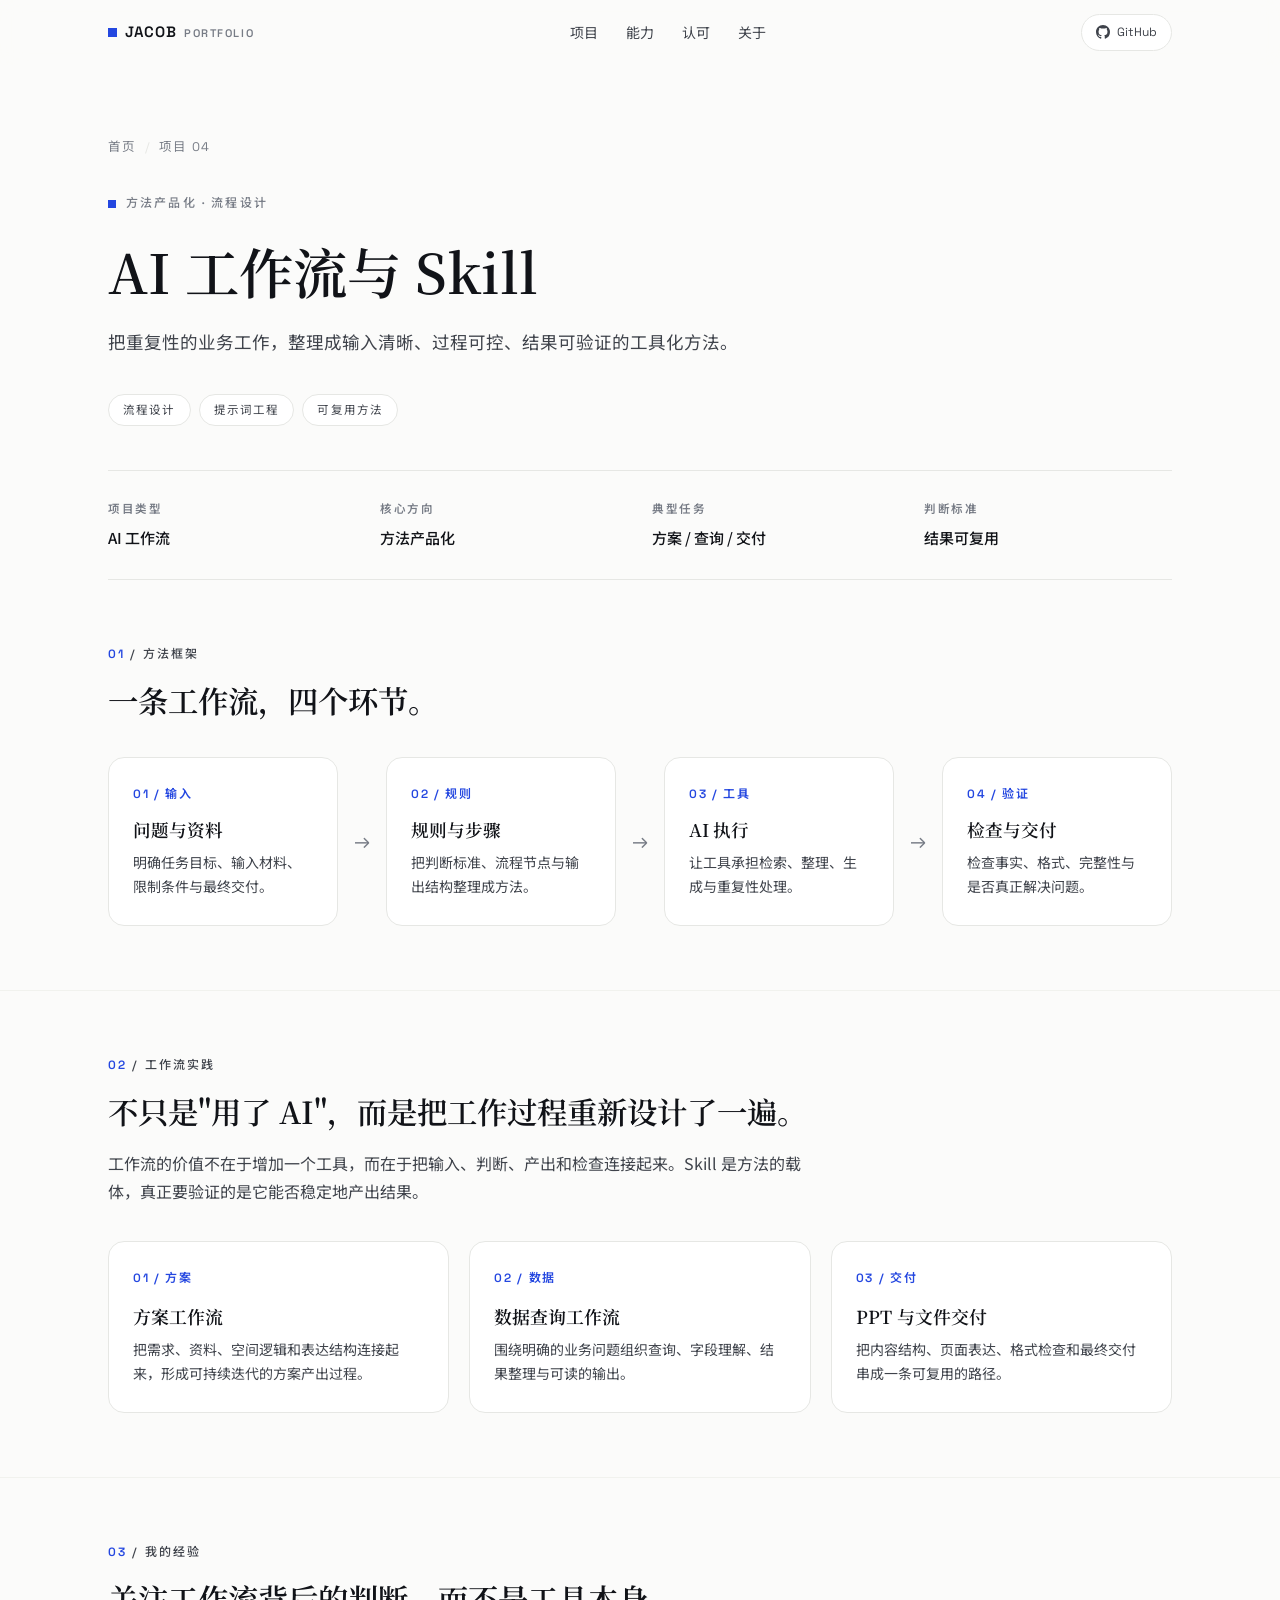
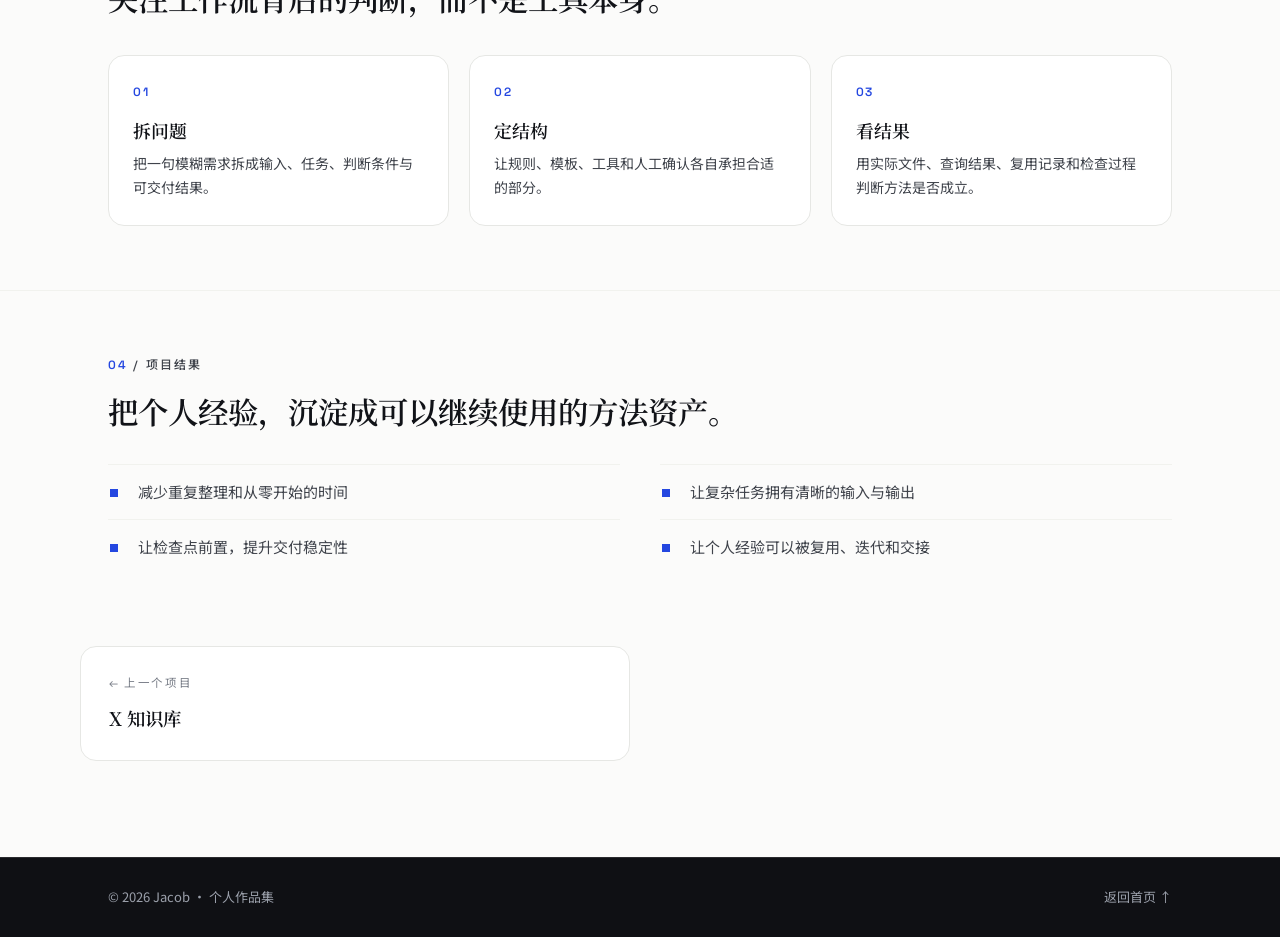
==== commit 935628df: "Redesign: engineering blue palette, dark hero, 2x2 project grid, rename to X 知识库" ====
--- a/cases/ai-workflows.html
+++ b/cases/ai-workflows.html
@@ -3,87 +3,143 @@
   <head>
     <meta charset="utf-8">
     <meta name="viewport" content="width=device-width, initial-scale=1">
-    <meta name="description" content="AI 工作流与 Skill：将真实业务流程整理为可复用、可验证的方法。">
-    <title>AI 工作流与 Skill / JACOB</title>
+    <meta name="description" content="AI 工作流与 Skill：把重复性业务工作沉淀为输入清晰、过程可控、结果可验证的方法。">
+    <meta name="theme-color" content="#faf9f6">
+    <title>AI 工作流与 Skill · Jacob</title>
+    <link rel="icon" href="data:image/svg+xml,%3Csvg xmlns='http://www.w3.org/2000/svg' viewBox='0 0 16 16'%3E%3Crect x='3' y='3' width='10' height='10' fill='%232447e0'/%3E%3C/svg%3E">
     <link rel="preconnect" href="https://fonts.googleapis.com">
     <link rel="preconnect" href="https://fonts.gstatic.com" crossorigin>
-    <link href="https://fonts.googleapis.com/css2?family=Noto+Serif+SC:wght@400;500;600;700&family=Noto+Sans+SC:wght@300;400;500;600;700&family=Space+Grotesk:wght@400;500;600;700&display=swap" rel="stylesheet">
-    <link rel="stylesheet" href="../styles.css?v=6">
+    <link href="https://fonts.googleapis.com/css2?family=Noto+Serif+SC:wght@500;600;700&family=Noto+Sans+SC:wght@400;500;600&family=Space+Grotesk:wght@400;500;600&display=swap" rel="stylesheet">
+    <link rel="stylesheet" href="../styles.css?v=10">
   </head>
   <body>
-    <div class="site-shell">
-      <header class="site-header">
+    <header class="site-header">
+      <div class="wrap header-inner">
         <a class="brand" href="../index.html">
-          <span class="brand-seal">杰</span>
-          <span class="brand-text">JACOB<span> / </span>PORTFOLIO</span>
+          <span class="brand-name">JACOB</span>
+          <span class="brand-sub">PORTFOLIO</span>
         </a>
-        <nav class="nav" aria-label="主导航"><a href="../index.html#work">案例</a><a href="../index.html#capabilities">能力</a><a href="recognition.html">履历</a><a href="../index.html#about">关于</a></nav>
-        <div class="header-meta"><span class="status-dot"></span>CASE 04</div>
-      </header>
+        <nav class="nav" aria-label="主导航">
+          <a href="../index.html#work">项目</a>
+          <a href="../index.html#capabilities">能力</a>
+          <a href="../index.html#recognition">认可</a>
+          <a href="../index.html#about">关于</a>
+        </nav>
+        <a class="header-gh" href="https://github.com/qiebo" target="_blank" rel="noopener">
+          <svg viewBox="0 0 16 16" aria-hidden="true"><path d="M8 0C3.58 0 0 3.58 0 8c0 3.54 2.29 6.53 5.47 7.59.4.07.55-.17.55-.38 0-.19-.01-.82-.01-1.49-2.01.37-2.53-.49-2.69-.94-.09-.23-.48-.94-.82-1.13-.28-.15-.68-.52-.01-.53.63-.01 1.08.58 1.23.82.72 1.21 1.87.87 2.33.66.07-.52.28-.87.51-1.07-1.78-.2-3.64-.89-3.64-3.95 0-.87.31-1.59.82-2.15-.08-.2-.36-1.02.08-2.12 0 0 .67-.21 2.2.82.64-.18 1.32-.27 2-.27s1.36.09 2 .27c1.53-1.04 2.2-.82 2.2-.82.44 1.1.16 1.92.08 2.12.51.56.82 1.27.82 2.15 0 3.07-1.87 3.75-3.65 3.95.29.25.54.73.54 1.48 0 1.07-.01 1.93-.01 2.2 0 .21.15.46.55.38A8.01 8.01 0 0 0 16 8c0-4.42-3.58-8-8-8Z"/></svg>
+          GitHub
+        </a>
+      </div>
+    </header>
 
-      <main>
-        <section class="case-hero">
-          <p class="breadcrumb"><a href="../index.html">作品集</a><span>/</span><span>04</span></p>
-          <h1>AI 工作流<br><em>与 Skill</em></h1>
-          <div class="case-meta">
-            <span class="chip">WORKFLOW DESIGN</span>
-            <span class="chip">REUSABLE METHOD</span>
-            <span class="chip">VALIDATION</span>
+    <main>
+      <!-- ============ 案例头 ============ -->
+      <section class="case-hero wrap">
+        <p class="breadcrumb"><a href="../index.html">首页</a><span class="sep">/</span><span>项目 04</span></p>
+        <p class="eyebrow">方法产品化 · 流程设计</p>
+        <h1>AI 工作流与 Skill</h1>
+        <p class="case-lead">把重复性的业务工作，整理成输入清晰、过程可控、结果可验证的工具化方法。</p>
+        <div class="case-chips">
+          <span class="chip">流程设计</span>
+          <span class="chip">提示词工程</span>
+          <span class="chip">可复用方法</span>
+        </div>
+        <dl class="case-facts">
+          <div><dt>项目类型</dt><dd>AI 工作流</dd></div>
+          <div><dt>核心方向</dt><dd>方法产品化</dd></div>
+          <div><dt>典型任务</dt><dd>方案 / 查询 / 交付</dd></div>
+          <div><dt>判断标准</dt><dd>结果可复用</dd></div>
+        </dl>
+      </section>
+
+      <!-- ============ 方法框架 ============ -->
+      <section class="case-section" style="padding-top: 8px;">
+        <div class="wrap">
+          <p class="label"><b>01</b> / 方法框架</p>
+          <h2>一条工作流，四个环节。</h2>
+          <div class="step-flow four">
+            <div class="step-card">
+              <span class="n">01 / 输入</span>
+              <h3>问题与资料</h3>
+              <p>明确任务目标、输入材料、限制条件与最终交付。</p>
+            </div>
+            <div class="step-arrow">→</div>
+            <div class="step-card">
+              <span class="n">02 / 规则</span>
+              <h3>规则与步骤</h3>
+              <p>把判断标准、流程节点与输出结构整理成方法。</p>
+            </div>
+            <div class="step-arrow">→</div>
+            <div class="step-card">
+              <span class="n">03 / 工具</span>
+              <h3>AI 执行</h3>
+              <p>让工具承担检索、整理、生成与重复性处理。</p>
+            </div>
+            <div class="step-arrow">→</div>
+            <div class="step-card">
+              <span class="n">04 / 验证</span>
+              <h3>检查与交付</h3>
+              <p>检查事实、格式、完整性与是否真正解决问题。</p>
+            </div>
           </div>
-          <div class="case-hero-bottom">
-            <p class="case-intro">把重复性的业务工作整理成输入清晰、过程可控、结果可验证的工具化方法。</p>
-            <dl class="case-aside">
-              <div><dt>项目类型</dt><dd>AI 工作流</dd></div>
-              <div><dt>核心方向</dt><dd>方法产品化</dd></div>
-              <div><dt>典型任务</dt><dd>方案 / 查询 / 交付</dd></div>
-              <div><dt>判断标准</dt><dd>结果可复用</dd></div>
-            </dl>
+        </div>
+      </section>
+
+      <!-- ============ 实践 ============ -->
+      <section class="case-section">
+        <div class="wrap">
+          <p class="label"><b>02</b> / 工作流实践</p>
+          <h2>不只是"用了 AI"，而是把工作过程重新设计了一遍。</h2>
+          <p>工作流的价值不在于增加一个工具，而在于把输入、判断、产出和检查连接起来。Skill 是方法的载体，真正要验证的是它能否稳定地产出结果。</p>
+          <div class="card-3">
+            <div class="info-card">
+              <span class="n">01 / 方案</span>
+              <h3>方案工作流</h3>
+              <p>把需求、资料、空间逻辑和表达结构连接起来，形成可持续迭代的方案产出过程。</p>
+            </div>
+            <div class="info-card">
+              <span class="n">02 / 数据</span>
+              <h3>数据查询工作流</h3>
+              <p>围绕明确的业务问题组织查询、字段理解、结果整理与可读的输出。</p>
+            </div>
+            <div class="info-card">
+              <span class="n">03 / 交付</span>
+              <h3>PPT 与文件交付</h3>
+              <p>把内容结构、页面表达、格式检查和最终交付串成一条可复用的路径。</p>
+            </div>
           </div>
-        </section>
+        </div>
+      </section>
 
-        <section class="case-block" style="padding-top:0;">
-          <div class="workflow-map" style="margin:0 0 72px;">
-            <div class="map-column"><span>01 / Input</span><strong>问题与资料</strong><p>明确任务目标、输入材料、限制条件与最终交付。</p></div>
-            <div class="map-column"><span>02 / Rules</span><strong>规则与步骤</strong><p>把判断标准、流程节点与输出结构整理成方法。</p></div>
-            <div class="map-column"><span>03 / Tool</span><strong>AI 执行</strong><p>让工具承担检索、整理、生成与重复性处理。</p></div>
-            <div class="map-column"><span>04 / Review</span><strong>验证与交付</strong><p>检查事实、格式、完整性与是否真正解决问题。</p></div>
+      <!-- ============ 我的判断 ============ -->
+      <section class="case-section">
+        <div class="wrap">
+          <p class="label"><b>03</b> / 我的经验</p>
+          <h2>关注工作流背后的判断，而不是工具本身。</h2>
+          <div class="card-3">
+            <div class="info-card">
+              <span class="n">01</span>
+              <h3>拆问题</h3>
+              <p>把一句模糊需求拆成输入、任务、判断条件与可交付结果。</p>
+            </div>
+            <div class="info-card">
+              <span class="n">02</span>
+              <h3>定结构</h3>
+              <p>让规则、模板、工具和人工确认各自承担合适的部分。</p>
+            </div>
+            <div class="info-card">
+              <span class="n">03</span>
+              <h3>看结果</h3>
+              <p>用实际文件、查询结果、复用记录和检查过程判断方法是否成立。</p>
+            </div>
           </div>
-        </section>
+        </div>
+      </section>
 
-        <section class="case-block">
-          <p class="label">01 / WORKFLOW PRACTICE</p>
-          <h2>不只是"用了 AI"，而是把工作过程重新设计了一遍。</h2>
-          <p>工作流的价值不在于增加一个工具，而在于把输入、判断、产出和检查连接起来。Skill 是方法的载体，真正要呈现的是它如何帮助工作稳定地产生结果。</p>
-          <div class="case-statline">
-            <div class="case-stat"><span>Question</span><strong>要解决什么问题</strong></div>
-            <div class="case-stat"><span>Method</span><strong>怎么组织步骤</strong></div>
-            <div class="case-stat"><span>Output</span><strong>交付什么结果</strong></div>
-            <div class="case-stat"><span>Review</span><strong>如何确认可用</strong></div>
-          </div>
-        </section>
-
-        <section class="case-block">
-          <p class="label">02 / CASE GROUPS</p>
-          <h2>从内容生产，到数据查询，再到文件交付。</h2>
-          <div class="workflow-cards">
-            <div class="workflow-card"><span class="case-number">01 / PROPOSAL</span><h3>方案工作流</h3><p>把需求、资料、空间逻辑和表达结构连接起来，形成可持续迭代的方案产出过程。</p></div>
-            <div class="workflow-card"><span class="case-number">02 / DATA</span><h3>数据查询工作流</h3><p>围绕明确的业务问题组织查询、字段理解、结果整理与可读的输出。</p></div>
-            <div class="workflow-card"><span class="case-number">03 / DELIVERY</span><h3>PPT 与文件交付</h3><p>把内容结构、页面表达、格式检查和最终交付串成一条可复用的路径。</p></div>
-          </div>
-        </section>
-
-        <section class="case-block">
-          <p class="label">03 / WHAT I BRING</p>
-          <h2>我更关注工作流背后的判断，而不是工具本身。</h2>
-          <div class="case-columns">
-            <div class="info-card"><span class="case-number">01</span><h3>拆问题</h3><p>把一句模糊需求拆成输入、任务、判断条件与可交付结果。</p></div>
-            <div class="info-card"><span class="case-number">02</span><h3>定结构</h3><p>让规则、模板、工具和人工确认各自承担合适的部分。</p></div>
-            <div class="info-card"><span class="case-number">03</span><h3>看结果</h3><p>用实际文件、查询结果、复用记录和检查过程判断方法是否成立。</p></div>
-          </div>
-        </section>
-
-        <section class="case-block">
-          <p class="label">04 / OUTCOME</p>
+      <!-- ============ 结果 ============ -->
+      <section class="case-section">
+        <div class="wrap">
+          <p class="label"><b>04</b> / 项目结果</p>
           <h2>把个人经验，沉淀成可以继续使用的方法资产。</h2>
           <ul class="result-list">
             <li>减少重复整理和从零开始的时间</li>
@@ -91,19 +147,31 @@
             <li>让检查点前置，提升交付稳定性</li>
             <li>让个人经验可以被复用、迭代和交接</li>
           </ul>
-        </section>
+        </div>
+      </section>
 
-        <div class="case-next">
-          <p>← 上一个：<a href="x-bookmarks.html">X 书签知识库</a></p>
-          <p>下一个：<a href="recognition.html">履历与工作成果</a> →</p>
-        </div>
-      </main>
+      <nav class="case-nav wrap" aria-label="案例导航">
+        <a href="x-bookmarks.html">
+          <span class="dir">← 上一个项目</span>
+          <span class="ttl">X 知识库</span>
+        </a>
+        <a class="placeholder" aria-hidden="true"><span class="dir"></span><span class="ttl"></span></a>
+      </nav>
+    </main>
 
-      <footer class="footer">
-        <span>JACOB / PORTFOLIO <span data-year></span></span>
-        <span>AI · PRODUCT · PRACTICE</span>
-      </footer>
+    <footer class="footer">
+      <div class="wrap">
+        <span>© <span data-year>2026</span> Jacob · 个人作品集</span>
+        <a class="top-link" href="../index.html">返回首页 ↑</a>
+      </div>
+    </footer>
+
+    <div class="lightbox" role="dialog" aria-modal="true" aria-label="查看大图">
+      <button class="lb-close" aria-label="关闭">✕</button>
+      <img alt="">
+      <p class="lb-cap"></p>
     </div>
+
     <script src="../script.js"></script>
   </body>
 </html>
--- a/styles.css
+++ b/styles.css
@@ -1,798 +1,1059 @@
 /* ============================================================
-   JACOB PORTFOLIO — v6
-   排版主导 · 小图点缀 · 大量留白 · 大小穿插
+   JACOB / Portfolio — 现代工程设计系统
+   净白纸面 + 石墨文字 + 工程蓝。内容为主角，装饰让位。
    ============================================================ */
 
 :root {
-  --paper: #f7f5f0;
-  --paper-2: #efede6;
-  --surface: #fdfcf9;
-  --ink: #161616;
-  --ink-2: #2a2a28;
-  --muted: #71716a;
-  --line: #dddad2;
-  --line-soft: #e8e5dd;
-  --indigo: #1e3a5f;
-  --indigo-soft: #c8d4e0;
-  --gold: #8a6d1f;
-  --gold-soft: #c4a968;
-  --radius: 10px;
-  --shadow: 0 1px 3px rgba(0,0,0,0.04);
-  --shadow-hover: 0 4px 16px rgba(0,0,0,0.07);
-  --serif: "Noto Serif SC", "Source Han Serif SC", "Songti SC", serif;
-  --sans: "Noto Sans SC", "Source Han Sans SC", "PingFang SC", "Microsoft YaHei", sans-serif;
-  --mono: "Space Grotesk", "Inter", monospace;
-}
-
-* { box-sizing: border-box; }
-html { scroll-behavior: smooth; }
+  /* 色彩 */
+  --bg: #fbfbfa;
+  --surface: #ffffff;
+  --ink: #111318;
+  --ink-2: #3f434b;
+  --muted: #777c86;
+  --line: #e6e7e4;
+  --line-soft: #f1f2ee;
+  --accent: #2447e0;
+  --accent-bright: #4a68ff;
+  --dark: #0f1014;
+  --dark-text: #f0efec;
+  --dark-muted: #9ba0ab;
+
+  /* 字体 */
+  --serif: "Noto Serif SC", "Songti SC", "STSong", serif;
+  --sans: "Noto Sans SC", "PingFang SC", "Microsoft YaHei", sans-serif;
+  --mono: "Space Grotesk", "Noto Sans SC", monospace;
+
+  /* 布局 */
+  --max: 1120px;
+  --radius: 16px;
+  --radius-sm: 10px;
+  --shadow: 0 1px 2px rgba(23, 24, 28, 0.04), 0 8px 24px rgba(23, 24, 28, 0.06);
+  --shadow-lg: 0 2px 4px rgba(23, 24, 28, 0.05), 0 16px 48px rgba(23, 24, 28, 0.1);
+}
+
+/* ---------- 基础 ---------- */
+*, *::before, *::after { box-sizing: border-box; }
+
+html {
+  scroll-behavior: smooth;
+  scroll-padding-top: 84px;
+  -webkit-text-size-adjust: 100%;
+}
+
 body {
   margin: 0;
-  background: var(--paper);
+  background: var(--bg);
   color: var(--ink);
   font-family: var(--sans);
+  font-size: 16px;
+  line-height: 1.75;
+  -webkit-font-smoothing: antialiased;
+  text-rendering: optimizeLegibility;
+}
+
+::selection { background: rgba(36, 71, 224, 0.14); }
+
+img { display: block; max-width: 100%; }
+
+a { color: inherit; text-decoration: none; }
+
+h1, h2, h3, h4 { font-family: var(--serif); font-weight: 600; line-height: 1.3; }
+
+:focus-visible {
+  outline: 2px solid var(--accent);
+  outline-offset: 3px;
+  border-radius: 2px;
+}
+
+.wrap {
+  max-width: var(--max);
+  margin: 0 auto;
+  padding: 0 28px;
+}
+
+/* ---------- 页眉 ---------- */
+.site-header {
+  position: sticky;
+  top: 0;
+  z-index: 50;
+  background: rgba(251, 251, 250, 0.86);
+  backdrop-filter: blur(12px);
+  -webkit-backdrop-filter: blur(12px);
+  border-bottom: 1px solid transparent;
+  transition: border-color 240ms ease;
+}
+.site-header.scrolled { border-bottom-color: var(--line); }
+
+.header-inner {
+  display: flex;
+  align-items: center;
+  justify-content: space-between;
+  gap: 24px;
+  height: 64px;
+}
+
+.brand {
+  display: inline-flex;
+  align-items: baseline;
+  gap: 8px;
+  font-family: var(--mono);
+  font-weight: 600;
+  letter-spacing: 0.04em;
+}
+.brand::before {
+  content: "";
+  width: 9px;
+  height: 9px;
+  background: var(--accent);
+  align-self: center;
+}
+.brand-name { font-size: 15px; }
+.brand-sub { font-size: 11px; color: var(--muted); letter-spacing: 0.14em; }
+
+.nav { display: flex; gap: 28px; }
+.nav a {
   font-size: 14px;
-  line-height: 1.8;
-  -webkit-font-smoothing: antialiased;
-}
-
-/* ---- 宣纸颗粒 ---- */
-body::after {
+  color: var(--ink-2);
+  transition: color 180ms ease;
+}
+.nav a:hover { color: var(--accent); }
+
+.header-gh {
+  display: inline-flex;
+  align-items: center;
+  gap: 7px;
+  padding: 7px 14px;
+  border: 1px solid var(--line);
+  border-radius: 999px;
+  font-family: var(--mono);
+  font-size: 12px;
+  color: var(--ink-2);
+  background: var(--surface);
+  transition: border-color 180ms ease, color 180ms ease;
+}
+.header-gh:hover { border-color: var(--ink); color: var(--ink); }
+.header-gh svg { width: 14px; height: 14px; fill: currentColor; }
+
+/* ---------- 首页 Hero（深色工程带） ---------- */
+.hero-band {
+  background:
+    radial-gradient(ellipse 90% 75% at 22% 8%, #1a2032 0%, rgba(15, 16, 20, 0) 62%),
+    linear-gradient(rgba(255, 255, 255, 0.045) 1px, transparent 1px),
+    linear-gradient(90deg, rgba(255, 255, 255, 0.045) 1px, transparent 1px),
+    var(--dark);
+  background-size: 100% 100%, 54px 54px, 54px 54px, 100% 100%;
+  color: var(--dark-text);
+}
+
+.hero {
+  display: grid;
+  grid-template-columns: 1.15fr 0.85fr;
+  gap: 64px;
+  align-items: center;
+  padding-top: 88px;
+  padding-bottom: 88px;
+}
+
+.eyebrow {
+  display: inline-flex;
+  align-items: center;
+  gap: 10px;
+  margin: 0 0 22px;
+  font-family: var(--mono);
+  font-size: 12px;
+  font-weight: 500;
+  letter-spacing: 0.18em;
+  text-transform: uppercase;
+  color: var(--muted);
+}
+.eyebrow::before {
   content: "";
-  position: fixed; inset: 0;
-  z-index: 0; pointer-events: none; opacity: 0.4;
-  background-image: url("data:image/svg+xml,%3Csvg xmlns='http://www.w3.org/2000/svg' width='200' height='200'%3E%3Cfilter id='n'%3E%3CfeTurbulence type='fractalNoise' baseFrequency='0.9' numOctaves='2' stitchTiles='stitch'/%3E%3C/filter%3E%3Crect width='200' height='200' filter='url(%23n)' opacity='0.025'/%3E%3C/svg%3E");
-}
-
-img { display: block; max-width: 100%; }
-a { color: inherit; text-decoration: none; }
-button, a { -webkit-tap-highlight-color: transparent; }
-
-.site-shell {
-  position: relative; z-index: 1;
-  width: min(920px, calc(100% - 48px));
-  margin: 0 auto;
-}
-
-/* ============ Header ============ */
-.site-header {
-  display: flex; align-items: center;
-  min-height: 56px; gap: 24px;
-}
-.brand {
-  display: flex; align-items: center; gap: 8px;
-  font-size: 11px; font-weight: 700;
-  letter-spacing: 0.14em; white-space: nowrap;
-  color: var(--ink);
-}
-.brand-seal {
-  display: inline-flex; align-items: center; justify-content: center;
-  width: 24px; height: 24px;
-  border: 1.2px solid var(--gold); border-radius: 3px;
-  color: var(--gold);
-  font-family: var(--serif); font-size: 10px; font-weight: 700; line-height: 1;
-}
-.brand-text span { color: var(--indigo); }
-.nav { display: flex; align-items: center; gap: 24px; margin-left: auto; }
-.nav a { color: var(--muted); font-size: 12px; transition: color 200ms ease; }
-.nav a:hover { color: var(--indigo); }
-.header-meta {
-  display: flex; align-items: center; gap: 6px;
-  color: var(--muted); font-size: 10px; letter-spacing: 0.08em; white-space: nowrap;
-}
-.status-dot {
-  width: 5px; height: 5px; border-radius: 50%;
-  background: var(--gold); box-shadow: 0 0 0 2px rgba(138,109,31,0.1);
-}
-
-/* ============ Hero — 纯文字 ============ */
-.hero {
-  padding: 120px 0 100px;
-  border-bottom: 1px solid var(--line);
-}
-.hero-eyebrow {
-  display: flex; align-items: center; gap: 10px;
-  margin: 0 0 28px;
-  color: var(--indigo);
-  font-size: 11px; font-weight: 700; letter-spacing: 0.16em; text-transform: uppercase;
-}
-.hero-eyebrow::before {
-  content: ""; display: block; width: 28px; height: 1px; background: var(--gold);
-}
+  width: 8px;
+  height: 8px;
+  background: var(--accent);
+}
+.hero-band .eyebrow { color: var(--dark-muted); }
+.hero-band .eyebrow::before { background: var(--accent-bright); }
+
 .hero h1 {
   margin: 0 0 24px;
-  font-family: var(--serif);
-  font-size: clamp(2.8rem, 6vw, 4.5rem);
+  font-size: clamp(2.6rem, 5.4vw, 4.1rem);
+  letter-spacing: 0.01em;
+  color: var(--dark-text);
+}
+
+.hero-lead {
+  margin: 0 0 36px;
+  max-width: 34em;
+  font-size: 17px;
+  color: #b8bdc8;
+}
+
+.hero-actions { display: flex; flex-wrap: wrap; gap: 14px; margin-bottom: 40px; }
+
+.btn {
+  display: inline-flex;
+  align-items: center;
+  gap: 8px;
+  padding: 13px 26px;
+  border-radius: 999px;
+  background: var(--ink);
+  color: #fff;
+  font-size: 15px;
+  font-weight: 500;
+  transition: transform 200ms ease, box-shadow 200ms ease, background 200ms ease;
+}
+.btn:hover { background: var(--accent); transform: translateY(-1px); box-shadow: var(--shadow-lg); }
+.hero-band .btn { background: var(--accent-bright); }
+.hero-band .btn:hover { background: #6380ff; box-shadow: 0 12px 32px rgba(74, 104, 255, 0.35); }
+
+.btn-ghost {
+  display: inline-flex;
+  align-items: center;
+  gap: 8px;
+  padding: 13px 26px;
+  border-radius: 999px;
+  border: 1px solid var(--line);
+  background: var(--surface);
+  color: var(--ink);
+  font-size: 15px;
+  font-weight: 500;
+  transition: border-color 200ms ease, transform 200ms ease;
+}
+.btn-ghost:hover { border-color: var(--ink); transform: translateY(-1px); }
+.hero-band .btn-ghost {
+  background: transparent;
+  border-color: rgba(240, 239, 236, 0.28);
+  color: var(--dark-text);
+}
+.hero-band .btn-ghost:hover { border-color: var(--dark-text); }
+
+.hero-facts {
+  display: flex;
+  flex-wrap: wrap;
+  gap: 0;
+  margin: 0;
+  padding: 20px 0 0;
+  border-top: 1px solid var(--line);
+  list-style: none;
+}
+.hero-band .hero-facts { border-top-color: rgba(240, 239, 236, 0.16); }
+.hero-facts li {
+  display: flex;
+  flex-direction: column;
+  gap: 2px;
+  padding-right: 32px;
+  margin-right: 32px;
+  border-right: 1px solid var(--line);
+}
+.hero-band .hero-facts li { border-right-color: rgba(240, 239, 236, 0.16); }
+.hero-facts li:last-child { border-right: 0; margin-right: 0; padding-right: 0; }
+.hero-facts b { font-family: var(--mono); font-size: 20px; font-weight: 600; }
+.hero-band .hero-facts b { color: var(--dark-text); }
+.hero-facts span { font-size: 13px; color: var(--muted); }
+.hero-band .hero-facts span { color: var(--dark-muted); }
+
+/* Hero 右栏：四个项目的速览拼图 */
+.hero-side {
+  display: flex;
+  flex-direction: column;
+  align-items: flex-end;
+  gap: 12px;
+  justify-self: end;
+}
+.hero-tiles {
+  display: grid;
+  grid-template-columns: 1fr 1fr;
+  gap: 14px;
+  max-width: 430px;
+}
+.tile {
+  position: relative;
+  display: grid;
+  place-items: center;
+  aspect-ratio: 1 / 1;
+  border: 1px solid rgba(255, 255, 255, 0.14);
+  border-radius: 14px;
+  background: #171922;
+  overflow: hidden;
+  transition: transform 220ms ease, box-shadow 220ms ease, border-color 220ms ease;
+}
+.tile:hover {
+  transform: translateY(-3px);
+  box-shadow: 0 18px 48px rgba(0, 0, 0, 0.45);
+  border-color: rgba(255, 255, 255, 0.34);
+}
+.tile img { width: 100%; height: 100%; object-fit: cover; }
+.tile.tile-soft { background: linear-gradient(160deg, #e8eefc, #f3f5f9); border-color: rgba(255, 255, 255, 0.2); }
+.tile.tile-soft img { object-fit: contain; padding: 18px; }
+.tile svg { width: 100%; height: 100%; display: block; }
+.hero-tiles-cap {
+  margin: 0;
+  font-family: var(--mono);
+  font-size: 11px;
+  letter-spacing: 0.14em;
+  text-transform: uppercase;
+  color: var(--dark-muted);
+  text-align: right;
+}
+
+/* ---------- 通用节区 ---------- */
+.section { padding: 88px 0; }
+.section + .section { border-top: 1px solid var(--line-soft); }
+
+.section-head { max-width: 640px; margin-bottom: 52px; }
+.section-head h2 {
+  margin: 0 0 14px;
+  font-size: clamp(1.7rem, 3.2vw, 2.35rem);
+}
+.section-head p { margin: 0; color: var(--muted); font-size: 16px; }
+
+.label {
+  margin: 0 0 16px;
+  font-family: var(--mono);
+  font-size: 12px;
+  font-weight: 500;
+  letter-spacing: 0.18em;
+  text-transform: uppercase;
+  color: var(--muted);
+}
+.label b { color: var(--accent); font-weight: 600; }
+
+/* ---------- 项目列表（2×2 网格卡片） ---------- */
+.work-list {
+  display: grid;
+  grid-template-columns: 1fr 1fr;
+  gap: 28px;
+}
+
+.work-card {
+  display: flex;
+  flex-direction: column;
+  min-width: 0;
+  border: 1px solid var(--line);
+  border-radius: 18px;
+  background: var(--surface);
+  overflow: hidden;
+  transition: border-color 220ms ease, box-shadow 220ms ease, transform 220ms ease;
+}
+.work-card:hover {
+  border-color: #c9cdd6;
+  box-shadow: var(--shadow-lg);
+  transform: translateY(-3px);
+}
+
+/* 统一 16:10 图窗，封面收敛为内容服务 */
+.work-media {
+  aspect-ratio: 16 / 10;
+  background: linear-gradient(160deg, #f3f4f6, #e9ebef);
+  border-bottom: 1px solid var(--line-soft);
+  overflow: hidden;
+}
+.work-media img {
+  width: 100%;
+  height: 100%;
+  object-fit: cover;
+  object-position: center 30%;
+  transition: transform 500ms cubic-bezier(0.22, 0.61, 0.36, 1);
+}
+.work-card:hover .work-media img { transform: scale(1.03); }
+.work-media.soft { background: linear-gradient(160deg, #e9f0fd, #f4f5f8); }
+.work-media.soft img { object-fit: contain; padding: 24px; }
+.work-media svg { width: 100%; height: 100%; display: block; }
+
+.work-body {
+  display: flex;
+  flex-direction: column;
+  flex: 1;
+  min-width: 0;
+  padding: 26px 28px 30px;
+}
+
+.work-index {
+  margin-bottom: 12px;
+  font-family: var(--mono);
+  font-size: 12px;
+  letter-spacing: 0.16em;
+  text-transform: uppercase;
+  color: var(--muted);
+}
+.work-index b { color: var(--accent); font-weight: 600; }
+
+.work-body h3 {
+  margin: 0 0 10px;
+  font-size: 1.4rem;
+}
+.work-body > p {
+  margin: 0 0 18px;
+  color: var(--ink-2);
+  font-size: 14.5px;
+}
+
+.work-tags {
+  display: flex;
+  flex-wrap: wrap;
+  gap: 8px;
+  margin: 0 0 22px;
+  padding: 0;
+  list-style: none;
+}
+.work-tags li {
+  padding: 4px 12px;
+  border: 1px solid var(--line);
+  border-radius: 999px;
+  font-size: 12.5px;
+  color: var(--ink-2);
+  background: var(--bg);
+}
+
+.work-link {
+  display: inline-flex;
+  align-items: center;
+  gap: 8px;
+  margin-top: auto;
+  font-size: 14.5px;
+  font-weight: 500;
+  color: var(--ink);
+}
+.work-link .arr { transition: transform 200ms ease; }
+.work-card:hover .work-link .arr { transform: translateX(4px); }
+.work-card:hover .work-link { color: var(--accent); }
+
+/* ---------- 能力 ---------- */
+.cap-grid {
+  display: grid;
+  grid-template-columns: repeat(4, 1fr);
+  gap: 20px;
+}
+
+.cap-card {
+  padding: 28px 26px;
+  border: 1px solid var(--line);
+  border-radius: var(--radius);
+  background: var(--surface);
+  transition: border-color 200ms ease, transform 200ms ease, box-shadow 200ms ease;
+}
+.cap-card:hover {
+  border-color: #c9cdd6;
+  transform: translateY(-3px);
+  box-shadow: var(--shadow);
+}
+.cap-card .num {
+  display: block;
+  margin-bottom: 18px;
+  font-family: var(--mono);
+  font-size: 12px;
+  letter-spacing: 0.14em;
+  color: var(--accent);
   font-weight: 600;
-  letter-spacing: -0.04em;
-  line-height: 1.1;
-  color: var(--ink);
-}
-.hero h1 .accent { color: var(--indigo); }
-.hero-lead {
-  max-width: 440px;
-  margin: 0 0 36px;
-  color: var(--muted);
-  font-size: 15px; line-height: 1.9;
-}
-.hero-actions { display: flex; align-items: center; gap: 20px; }
-.button {
-  display: inline-flex; align-items: center; justify-content: center;
-  min-height: 36px; padding: 7px 18px;
-  border: 1px solid var(--ink); border-radius: 999px;
-  background: transparent;
-  font-size: 12px; font-weight: 600; color: var(--ink);
-  cursor: pointer; transition: all 220ms ease;
-}
-.button:hover { transform: translateY(-1px); }
-.button.primary { border-color: var(--indigo); background: var(--indigo); color: #fff; }
-.button.primary:hover { background: #152d4a; }
-.inline-link { color: var(--ink); font-size: 12px; font-weight: 600; transition: color 200ms ease; }
-.inline-link:hover { color: var(--indigo); }
-.inline-link::after { content: " →"; color: var(--gold); }
-
-.hero-signature {
-  display: flex; flex-wrap: wrap; gap: 14px 40px;
-  margin-top: 60px; padding-top: 20px;
+}
+.cap-card h3 { margin: 0 0 10px; font-size: 1.15rem; }
+.cap-card p { margin: 0; font-size: 14px; color: var(--ink-2); line-height: 1.7; }
+
+/* ---------- 认可（首页） ---------- */
+.recog-grid {
+  display: grid;
+  grid-template-columns: 0.9fr 1.1fr;
+  gap: 56px;
+  align-items: center;
+}
+
+.recog-posters { display: grid; grid-template-columns: 1fr 1fr; gap: 16px; }
+.recog-posters figure {
+  margin: 0;
+  padding: 14px;
+  border: 1px solid var(--line);
+  border-radius: var(--radius);
+  background: linear-gradient(160deg, #f3f4f6, #e9ebef);
+}
+.recog-posters img {
+  width: 100%;
+  aspect-ratio: 9 / 16;
+  object-fit: cover;
+  object-position: center top;
+  border-radius: var(--radius-sm);
+  box-shadow: var(--shadow);
+}
+
+.recog-copy h3 { margin: 0 0 16px; font-size: 1.6rem; }
+.recog-copy > p { margin: 0 0 28px; color: var(--ink-2); }
+
+.recog-list { margin: 0 0 32px; padding: 0; list-style: none; }
+.recog-list li {
+  display: flex;
+  gap: 14px;
+  padding: 16px 0;
   border-top: 1px solid var(--line);
-}
-.hero-signature span {
-  display: block; margin-bottom: 2px;
-  color: var(--muted); font-size: 9px; letter-spacing: 0.1em; text-transform: uppercase;
-}
-.hero-signature strong { font-size: 12px; font-weight: 600; }
-
-/* ============ Section ============ */
-.section { padding: 100px 0; }
-.section + .section { border-top: 1px solid var(--line); }
-
-.label {
-  display: flex; align-items: center; gap: 8px;
-  margin: 0 0 16px;
-  color: var(--indigo);
-  font-size: 10px; font-weight: 700; letter-spacing: 0.16em; text-transform: uppercase;
-}
-.label::before { content: ""; display: block; width: 20px; height: 1px; background: var(--gold); }
-
-.section-heading { margin-bottom: 56px; }
-.section-heading h2 {
+  align-items: baseline;
+}
+.recog-list li:last-child { border-bottom: 1px solid var(--line); }
+.recog-list .yr {
+  flex: 0 0 auto;
+  font-family: var(--mono);
+  font-size: 11.5px;
+  letter-spacing: 0.1em;
+  color: var(--accent);
+  font-weight: 600;
+  text-transform: uppercase;
+}
+.recog-list b { display: block; font-size: 15px; }
+.recog-list span { display: block; font-size: 13.5px; color: var(--muted); margin-top: 2px; }
+.recog-posters figcaption {
+  margin-top: 10px;
+  font-size: 12px;
+  color: var(--muted);
+  text-align: center;
+}
+.recog-note { margin: 0; font-size: 13px; color: var(--muted); }
+
+/* ---------- 关于 ---------- */
+.about-grid {
+  display: grid;
+  grid-template-columns: 1.2fr 0.8fr;
+  gap: 64px;
+  align-items: start;
+}
+.about-main {
   margin: 0;
   font-family: var(--serif);
-  font-size: clamp(1.5rem, 2.8vw, 2rem);
-  font-weight: 600; letter-spacing: -0.02em; line-height: 1.3;
+  font-size: clamp(1.25rem, 2.2vw, 1.6rem);
+  line-height: 1.85;
   color: var(--ink);
 }
-.section-heading p {
-  max-width: 400px; margin: 12px 0 0;
-  color: var(--muted); font-size: 13px;
-}
-
-/* ============ 案例列表 ============ */
-.case-list { display: flex; flex-direction: column; }
-
-/* ---- 大案例（全宽，文字左图右） ---- */
-.case-row {
-  display: grid;
-  grid-template-columns: minmax(0, 1fr) 200px;
-  gap: 40px;
-  padding: 40px 0;
-  border-bottom: 1px solid var(--line);
-  align-items: start;
-  transition: background 200ms ease;
-}
-.case-row:first-child { padding-top: 0; }
-.case-row:last-child { border-bottom: none; }
-.case-row:hover { background: rgba(0,0,0,0.012); }
-
-.case-row-number {
-  display: block; margin-bottom: 10px;
-  color: var(--gold);
-  font-size: 10px; font-weight: 700; letter-spacing: 0.12em; text-transform: uppercase;
-}
-.case-row h3 {
-  margin: 0 0 10px;
-  font-family: var(--serif);
-  font-size: clamp(1.3rem, 2.2vw, 1.7rem);
-  font-weight: 600; letter-spacing: -0.02em; line-height: 1.25;
-  color: var(--ink);
-}
-.case-row p {
+.about-facts { margin: 0; padding: 0; list-style: none; }
+.about-facts li {
+  padding: 16px 0;
+  border-top: 1px solid var(--line);
+}
+.about-facts li:first-child { border-top: 0; padding-top: 4px; }
+.about-facts b {
+  display: block;
+  margin-bottom: 4px;
+  font-family: var(--mono);
+  font-size: 11.5px;
+  font-weight: 600;
+  letter-spacing: 0.16em;
+  text-transform: uppercase;
+  color: var(--muted);
+}
+.about-facts span { font-size: 15px; color: var(--ink); }
+
+/* ---------- 深色 CTA 带 ---------- */
+.cta-band {
+  background: var(--dark);
+  color: var(--dark-text);
+  padding: 96px 0;
+  text-align: center;
+}
+.cta-band .label { color: var(--dark-muted); }
+.cta-band h2 {
   margin: 0 0 16px;
-  color: var(--muted); font-size: 13px; line-height: 1.75;
-  max-width: 480px;
-}
-.case-row-tags {
-  display: flex; flex-wrap: wrap; gap: 6px;
-  list-style: none; padding: 0; margin: 0 0 16px;
-}
-.case-row-tags li {
-  padding: 3px 8px;
-  border: 1px solid var(--line); border-radius: 999px;
-  color: var(--muted); font-size: 10px; font-weight: 500; letter-spacing: 0.04em;
-}
-.case-row-link {
-  color: var(--indigo); font-size: 12px; font-weight: 600;
-}
-.case-row-link::after { content: " →"; }
-
-/* 小图 */
-.case-row-thumb {
-  width: 200px; height: 140px;
-  overflow: hidden;
-  border: 1px solid var(--line); border-radius: var(--radius);
-  background: var(--paper-2);
-  flex-shrink: 0;
-}
-.case-row-thumb img {
-  width: 100%; height: 100%;
-  object-fit: cover; object-position: center top;
-  transition: transform 300ms ease;
-}
-.case-row:hover .case-row-thumb img { transform: scale(1.03); }
-
-/* ---- 竖版小图（App截图） ---- */
-.case-row-thumb.app {
-  width: 140px; height: 200px;
-}
-.case-row-thumb.app img {
-  object-fit: cover; object-position: center top;
-}
-
-/* ============ 能力矩阵 ============ */
-.capability-section {
-  background: var(--ink);
-  color: #f0ede6;
-  border-radius: var(--radius);
-  padding: 60px 48px;
-  margin-top: 100px;
-}
-.capability-section .label { color: var(--gold-soft); }
-.capability-section .section-heading h2 { color: #fff; }
-.capability-section .section-heading p { color: #8a8a82; }
-
-.capability-grid {
-  display: grid;
-  grid-template-columns: repeat(4, minmax(0, 1fr));
-  gap: 0;
-  border-top: 1px solid rgba(255,255,255,0.08);
-}
-.capability {
-  min-height: 180px;
-  padding: 24px 20px 12px 0;
-  border-right: 1px solid rgba(255,255,255,0.08);
-}
-.capability + .capability { padding-left: 20px; }
-.capability:last-child { border-right: 0; }
-.capability .case-number { color: var(--gold-soft); font-size: 10px; }
-.capability strong {
-  display: block; margin: 14px 0 8px;
-  color: #fff; font-size: 15px; font-weight: 600;
-}
-.capability p { margin: 0; color: #8a8a82; font-size: 12px; line-height: 1.75; }
-
-/* ============ 履历预览 ============ */
-.record-preview {
-  display: grid;
-  grid-template-columns: 180px minmax(0, 1fr);
-  gap: 40px;
-  align-items: start;
-}
-.record-thumb {
-  width: 180px; height: 240px;
-  overflow: hidden;
-  border: 1px solid var(--line); border-radius: var(--radius);
-  background: var(--paper-2);
-}
-.record-thumb img {
-  width: 100%; height: 100%;
-  object-fit: cover; object-position: top center;
-}
-.record-copy h3 {
-  margin: 0 0 12px;
-  font-family: var(--serif);
-  font-size: clamp(1.3rem, 2.2vw, 1.6rem);
-  font-weight: 600; line-height: 1.3;
-}
-.record-copy p {
-  margin: 0 0 20px;
-  color: var(--muted); font-size: 13px;
-  max-width: 480px;
-}
-
-/* ============ 关于 ============ */
-.about-grid {
-  display: grid;
-  grid-template-columns: 1fr 1fr;
-  gap: 48px;
-}
-.about-lead {
-  margin: 0;
-  font-family: var(--serif);
-  font-size: clamp(1.3rem, 2.2vw, 1.6rem);
-  line-height: 1.55; color: var(--ink);
-}
-.about-col { display: flex; flex-direction: column; gap: 24px; }
-.about-note { margin: 0; color: var(--muted); font-size: 13px; }
-.about-note strong {
-  display: block; margin-bottom: 6px;
-  color: var(--ink); font-size: 12px; font-weight: 600;
-}
-
-/* ============ Footer ============ */
+  font-size: clamp(1.8rem, 3.6vw, 2.6rem);
+  color: var(--dark-text);
+}
+.cta-band p {
+  margin: 0 auto 36px;
+  max-width: 36em;
+  color: var(--dark-muted);
+}
+.cta-actions { display: flex; justify-content: center; flex-wrap: wrap; gap: 14px; }
+.cta-band .btn { background: var(--dark-text); color: var(--dark); }
+.cta-band .btn:hover { background: var(--accent); color: #fff; }
+.cta-band .btn-ghost {
+  background: transparent;
+  border-color: rgba(239, 236, 229, 0.28);
+  color: var(--dark-text);
+}
+.cta-band .btn-ghost:hover { border-color: var(--dark-text); }
+
+/* ---------- 页脚 ---------- */
 .footer {
-  display: flex; justify-content: space-between; gap: 20px;
-  padding: 28px 0 36px;
-  border-top: 1px solid var(--line);
-  color: var(--muted); font-size: 11px;
-}
-
-/* ============ 案例页 ============ */
-.case-hero {
-  padding: 80px 0 60px;
-}
+  background: var(--dark);
+  border-top: 1px solid rgba(239, 236, 229, 0.12);
+  padding: 28px 0;
+  color: var(--dark-muted);
+  font-size: 13px;
+}
+.footer .wrap {
+  display: flex;
+  justify-content: space-between;
+  align-items: center;
+  gap: 16px;
+  flex-wrap: wrap;
+}
+.footer .top-link { color: var(--dark-muted); transition: color 180ms ease; }
+.footer .top-link:hover { color: var(--dark-text); }
+
+/* ============================================================
+   案例页
+   ============================================================ */
+
+.case-hero { padding-top: 72px; padding-bottom: 56px; }
+
 .breadcrumb {
-  display: flex; gap: 8px;
-  margin: 0 0 24px;
-  color: var(--muted); font-size: 10px; letter-spacing: 0.08em; text-transform: uppercase;
-}
-.breadcrumb a:hover { color: var(--indigo); }
+  margin: 0 0 28px;
+  font-family: var(--mono);
+  font-size: 12.5px;
+  letter-spacing: 0.1em;
+  color: var(--muted);
+}
+.breadcrumb a { color: var(--muted); transition: color 180ms ease; }
+.breadcrumb a:hover { color: var(--accent); }
+.breadcrumb span.sep { margin: 0 8px; color: var(--line); }
+
 .case-hero h1 {
   margin: 0 0 20px;
-  font-family: var(--serif);
-  font-size: clamp(2.2rem, 4.5vw, 3.2rem);
-  font-weight: 600; letter-spacing: -0.03em; line-height: 1.12;
-  color: var(--ink);
-}
-.case-hero h1 em { color: var(--indigo); font-style: normal; }
-.case-meta {
-  display: flex; flex-wrap: wrap; gap: 6px;
-  padding: 0; margin: 0 0 28px; list-style: none;
-}
-.case-meta .chip {
-  padding: 3px 8px;
-  border: 1px solid var(--line); border-radius: 999px;
-  color: var(--muted); font-size: 10px; font-weight: 600; letter-spacing: 0.04em;
-}
-.case-hero-bottom {
-  display: grid;
-  grid-template-columns: minmax(0, 1fr) minmax(0, 1fr);
+  font-size: clamp(2.2rem, 4.6vw, 3.4rem);
+}
+
+.case-lead {
+  margin: 0 0 36px;
+  max-width: 40em;
+  font-size: 17.5px;
+  color: var(--ink-2);
+}
+
+.case-chips {
+  display: flex;
+  flex-wrap: wrap;
+  gap: 8px;
+  margin-bottom: 44px;
+}
+.chip {
+  padding: 5px 14px;
+  border: 1px solid var(--line);
+  border-radius: 999px;
+  background: var(--surface);
+  font-family: var(--mono);
+  font-size: 11.5px;
+  letter-spacing: 0.1em;
+  text-transform: uppercase;
+  color: var(--ink-2);
+}
+
+.case-facts {
+  display: grid;
+  grid-template-columns: repeat(4, 1fr);
+  gap: 24px;
+  margin: 0;
+  padding: 28px 0;
+  border-top: 1px solid var(--line);
+  border-bottom: 1px solid var(--line);
+}
+.case-facts dt {
+  margin: 0 0 6px;
+  font-family: var(--mono);
+  font-size: 11.5px;
+  font-weight: 600;
+  letter-spacing: 0.14em;
+  text-transform: uppercase;
+  color: var(--muted);
+}
+.case-facts dd { margin: 0; font-size: 15px; font-weight: 500; }
+
+/* ---- 画廊：衬底式，图片完整呈现 ---- */
+.gallery { padding-top: 56px; padding-bottom: 24px; }
+
+.gallery-feature {
+  display: grid;
+  grid-template-columns: 1fr 1fr;
+  gap: 20px;
+}
+
+.g-item {
+  margin: 0;
+  padding: 18px;
+  border: 1px solid var(--line);
+  border-radius: var(--radius);
+  background: linear-gradient(160deg, #f3f4f6, #e9ebef);
+  cursor: zoom-in;
+}
+.g-item img {
+  width: 100%;
+  object-fit: contain;
+  border-radius: var(--radius-sm);
+  box-shadow: var(--shadow);
+}
+.g-item.tall img { aspect-ratio: 3 / 4; object-fit: cover; }
+.g-item figcaption {
+  margin-top: 12px;
+  font-size: 13px;
+  color: var(--muted);
+}
+
+/* 数智人：主图卡片收紧到图片本身，居中呈现（源图 3:4，零裁切零留白） */
+.g-item.feature { width: fit-content; max-width: 100%; margin: 0 auto 20px; }
+.g-item.feature img { max-height: min(720px, 85vh); width: auto; max-width: 100%; margin: 0 auto; }
+.gallery-grid-4 {
+  display: grid;
+  grid-template-columns: repeat(4, 1fr);
+  gap: 20px;
+}
+
+/* 手机截图：横向滑动条 */
+.shot-row {
+  display: flex;
+  gap: 18px;
+  overflow-x: auto;
+  padding: 4px 4px 20px;
+  scroll-snap-type: x mandatory;
+  -webkit-overflow-scrolling: touch;
+}
+.shot-row::-webkit-scrollbar { height: 6px; }
+.shot-row::-webkit-scrollbar-thumb { background: var(--line); border-radius: 3px; }
+.shot-row::-webkit-scrollbar-track { background: transparent; }
+
+.shot {
+  flex: 0 0 auto;
+  scroll-snap-align: start;
+  margin: 0;
+  cursor: zoom-in;
+}
+.shot img {
+  height: 430px;
+  width: auto;
+  border: 1px solid var(--line);
+  border-radius: 22px;
+  box-shadow: var(--shadow);
+}
+.shot figcaption {
+  margin-top: 10px;
+  font-size: 13px;
+  color: var(--muted);
+  text-align: center;
+}
+
+/* 吉祥物展示块 */
+.mascot-band {
+  display: grid;
+  grid-template-columns: 220px 1fr;
   gap: 40px;
-  padding-top: 24px;
+  align-items: center;
+  margin: 24px 0 8px;
+  padding: 40px 44px;
+  border-radius: 20px;
+  border: 1px solid #dde4f2;
+  background: linear-gradient(140deg, #ebf1fc, #f4f5f8);
+}
+.mascot-band img { width: 100%; filter: drop-shadow(0 12px 24px rgba(90, 110, 160, 0.25)); }
+.mascot-band h3 { margin: 0 0 10px; font-size: 1.3rem; }
+.mascot-band p { margin: 0; color: var(--ink-2); font-size: 15px; }
+
+/* ---- 内容块 ---- */
+.case-section { padding: 64px 0; }
+.case-section + .case-section { border-top: 1px solid var(--line-soft); }
+
+.case-section h2 {
+  margin: 0 0 18px;
+  max-width: 24em;
+  font-size: clamp(1.45rem, 2.6vw, 1.9rem);
+}
+.case-section > .wrap > p,
+.case-section .prose p {
+  max-width: 44em;
+  color: var(--ink-2);
+}
+
+.fact-row {
+  display: grid;
+  grid-template-columns: repeat(4, 1fr);
+  gap: 24px;
+  margin-top: 36px;
+  padding-top: 28px;
   border-top: 1px solid var(--line);
 }
-.case-intro {
-  margin: 0;
-  color: var(--muted); font-size: 14px; line-height: 1.85;
-}
-.case-aside {
-  display: grid;
-  grid-template-columns: 1fr 1fr;
-  gap: 14px 24px;
-}
-.case-aside dt {
-  margin-bottom: 2px;
-  color: var(--muted); font-size: 9px; letter-spacing: 0.08em; text-transform: uppercase;
-}
-.case-aside dd { margin: 0; font-size: 12px; font-weight: 600; }
-
-/* ---- 案例页小图集 ---- */
-.mini-gallery {
-  display: grid;
-  grid-template-columns: repeat(4, minmax(0, 1fr));
-  gap: 12px;
-  margin: 0 0 72px;
-}
-.mini-gallery-item {
-  margin: 0;
-  overflow: hidden;
-  border: 1px solid var(--line); border-radius: var(--radius);
-  background: var(--paper-2);
-}
-.mini-gallery-item img {
-  width: 100%; aspect-ratio: 3/4;
-  object-fit: cover; object-position: center top;
-}
-.mini-gallery-item figcaption {
-  padding: 8px 10px;
-  background: var(--surface);
-  color: var(--muted); font-size: 10px;
-  border-top: 1px solid var(--line-soft);
-}
-/* App截图用竖版 */
-.mini-gallery-item.app img { aspect-ratio: 9/16; }
-
-/* ---- 案例内容块 ---- */
-.case-block { padding: 0 0 72px; }
-.case-block > h2 {
-  max-width: 600px;
-  margin: 0 0 16px;
-  font-family: var(--serif);
-  font-size: clamp(1.3rem, 2.2vw, 1.6rem);
-  font-weight: 600; letter-spacing: -0.02em; line-height: 1.3;
-  color: var(--ink);
-}
-.case-block > p:not(.label) {
-  max-width: 600px;
-  margin: 0;
-  color: var(--muted); font-size: 14px;
-}
-
-/* ---- 数据行 ---- */
-.case-statline {
-  display: grid;
-  grid-template-columns: repeat(4, minmax(0, 1fr));
-  gap: 0;
-  margin: 36px 0 0;
-  border-top: 1px solid var(--line);
-}
-.case-stat {
-  min-height: 90px;
-  padding: 16px 18px 16px 0;
-  border-right: 1px solid var(--line);
-}
-.case-stat + .case-stat { padding-left: 18px; }
-.case-stat:last-child { border-right: 0; }
-.case-stat span {
-  display: block; margin-bottom: 4px;
-  color: var(--muted); font-size: 9px; letter-spacing: 0.08em; text-transform: uppercase;
-}
-.case-stat strong { display: block; font-size: 13px; line-height: 1.5; color: var(--ink); }
-
-/* ---- 三列卡片 ---- */
-.case-columns {
-  display: grid;
-  grid-template-columns: repeat(3, minmax(0, 1fr));
-  gap: 12px;
-  margin-top: 32px;
-}
+.fact-cell .k {
+  display: block;
+  margin-bottom: 6px;
+  font-family: var(--mono);
+  font-size: 11.5px;
+  font-weight: 600;
+  letter-spacing: 0.14em;
+  text-transform: uppercase;
+  color: var(--muted);
+}
+.fact-cell .v { font-size: 15px; font-weight: 500; }
+
+.card-3 {
+  display: grid;
+  grid-template-columns: repeat(3, 1fr);
+  gap: 20px;
+  margin-top: 36px;
+}
+
 .info-card {
-  min-height: 170px;
-  padding: 20px;
+  padding: 26px 24px;
   border: 1px solid var(--line);
   border-radius: var(--radius);
   background: var(--surface);
 }
-.info-card h3 {
-  margin: 10px 0 6px;
-  font-size: 15px; font-weight: 600; color: var(--ink);
-}
-.info-card p { margin: 0; color: var(--muted); font-size: 12px; line-height: 1.75; }
-
-/* ---- 架构图 ---- */
-.system-map, .workflow-map {
-  display: grid;
-  grid-template-columns: repeat(3, minmax(0, 1fr));
+.info-card .n {
+  display: block;
+  margin-bottom: 16px;
+  font-family: var(--mono);
+  font-size: 12px;
+  font-weight: 600;
+  letter-spacing: 0.14em;
+  color: var(--accent);
+}
+.info-card h3 { margin: 0 0 10px; font-size: 1.12rem; }
+.info-card p { margin: 0; font-size: 14px; color: var(--ink-2); line-height: 1.7; }
+
+/* 流程步骤（知识库 / 工作流） */
+.step-flow {
+  display: grid;
+  grid-template-columns: 1fr auto 1fr auto 1fr;
+  align-items: stretch;
+  gap: 16px;
+  margin-top: 36px;
+}
+.step-card {
+  padding: 26px 24px;
+  border: 1px solid var(--line);
+  border-radius: var(--radius);
+  background: var(--surface);
+}
+.step-card .n {
+  display: block;
+  margin-bottom: 14px;
+  font-family: var(--mono);
+  font-size: 12px;
+  font-weight: 600;
+  letter-spacing: 0.14em;
+  color: var(--accent);
+}
+.step-card h3 { margin: 0 0 8px; font-size: 1.1rem; }
+.step-card p { margin: 0; font-size: 14px; color: var(--ink-2); }
+.step-arrow {
+  align-self: center;
+  font-family: var(--mono);
+  font-size: 20px;
+  color: var(--muted);
+}
+
+.step-flow.four { grid-template-columns: 1fr auto 1fr auto 1fr auto 1fr; }
+
+/* 安全策略网格（逗包） */
+.safety-grid {
+  display: grid;
+  grid-template-columns: 1fr 1fr;
+  gap: 20px;
+  margin-top: 36px;
+}
+.safety-item {
+  padding: 26px 24px;
+  border: 1px solid var(--line);
+  border-radius: var(--radius);
+  background: var(--surface);
+}
+.safety-item h3 {
+  display: flex;
+  align-items: center;
   gap: 12px;
-  margin-top: 32px;
-  padding: 20px;
-  border-radius: var(--radius);
+  margin: 0 0 10px;
+  font-size: 1.08rem;
+}
+.safety-item h3 .s-num {
+  display: inline-grid;
+  place-items: center;
+  width: 26px;
+  height: 26px;
+  border-radius: 50%;
+  background: rgba(36, 71, 224, 0.1);
+  color: var(--accent);
+  font-family: var(--mono);
+  font-size: 12.5px;
+  font-weight: 600;
+}
+.safety-item p { margin: 0; font-size: 14px; color: var(--ink-2); line-height: 1.7; }
+
+/* 技术栈网格 */
+.tech-grid {
+  display: grid;
+  grid-template-columns: repeat(4, 1fr);
+  gap: 16px;
+  margin-top: 36px;
+}
+.tech-item {
+  display: flex;
+  align-items: center;
+  gap: 14px;
+  padding: 18px 20px;
+  border: 1px solid var(--line);
+  border-radius: var(--radius-sm);
+  background: var(--surface);
+}
+.tech-item .t-icon {
+  display: grid;
+  place-items: center;
+  width: 38px;
+  height: 38px;
+  border-radius: 9px;
   background: var(--ink);
   color: #fff;
-}
-.map-column {
+  font-family: var(--mono);
+  font-size: 12px;
+  font-weight: 600;
+}
+.tech-item b { display: block; font-size: 14.5px; }
+.tech-item span { display: block; font-size: 12.5px; color: var(--muted); }
+
+/* 成果清单 */
+.result-list {
+  margin: 32px 0 0;
+  padding: 0;
+  list-style: none;
+  display: grid;
+  grid-template-columns: 1fr 1fr;
+  gap: 0 40px;
+}
+.result-list li {
   position: relative;
-  min-height: 130px;
-  padding: 16px;
-  border: 1px solid rgba(255,255,255,0.1);
-  border-radius: var(--radius);
-  background: rgba(255,255,255,0.04);
-}
-.map-column::after {
-  content: "→";
-  position: absolute; top: 50%; right: -18px;
-  color: var(--gold-soft); font-size: 16px;
-  transform: translateY(-50%);
-}
-.map-column:last-child::after { display: none; }
-.map-column span {
-  display: block; margin-bottom: 12px;
-  color: var(--gold-soft);
-  font-size: 9px; font-weight: 700; letter-spacing: 0.08em; text-transform: uppercase;
-}
-.map-column strong { display: block; margin-bottom: 4px; font-size: 14px; }
-.map-column p { margin: 0; color: #9a9a92; font-size: 12px; }
-
-/* ---- 成果列表 ---- */
-.result-list {
-  display: grid;
-  grid-template-columns: repeat(2, minmax(0, 1fr));
-  gap: 0 32px;
-  margin: 24px 0 0; padding: 0; list-style: none;
-}
-.result-list li {
-  padding: 12px 0;
-  border-top: 1px solid var(--line);
-  font-size: 13px;
+  padding: 14px 0 14px 30px;
+  border-top: 1px solid var(--line-soft);
+  font-size: 15px;
+  color: var(--ink-2);
 }
 .result-list li::before {
-  content: "→";
-  display: inline-block; margin-right: 8px;
-  color: var(--gold); font-weight: 700;
-}
-
-/* ---- 上一案例 / 下一案例 ---- */
-.case-next {
-  display: flex; justify-content: space-between; align-items: center;
+  content: "";
+  position: absolute;
+  left: 2px;
+  top: 24px;
+  width: 8px;
+  height: 8px;
+  background: var(--accent);
+}
+
+/* 上/下一个案例 */
+.case-nav {
+  display: grid;
+  grid-template-columns: 1fr 1fr;
   gap: 20px;
-  padding: 20px 0 28px;
-  border-top: 1px solid var(--line);
-}
-.case-next p { margin: 0; color: var(--muted); font-size: 12px; }
-.case-next a { color: var(--indigo); font-weight: 600; }
-
-/* ============ X书签 ============ */
-.knowledge-system {
-  display: grid;
-  grid-template-columns: minmax(0, 1fr) auto minmax(0, 1.1fr) auto minmax(0, 1fr);
-  align-items: center; gap: 14px;
-  margin: 0 0 72px;
-  padding: 24px;
-  border: 1px solid var(--line); border-radius: var(--radius);
-  background: var(--indigo-soft);
-}
-.knowledge-node {
-  min-height: 100px;
-  padding: 16px;
-  border: 1px solid rgba(30,58,95,0.15);
-  border-radius: var(--radius);
-  background: rgba(253,252,249,0.9);
-}
-.knowledge-node.center { border-color: var(--indigo); background: var(--indigo); color: #fff; }
-.knowledge-node span {
-  display: block; margin-bottom: 10px;
-  color: var(--indigo);
-  font-size: 9px; font-weight: 700; letter-spacing: 0.08em; text-transform: uppercase;
-}
-.knowledge-node.center span { color: var(--gold-soft); }
-.knowledge-node strong { display: block; margin-bottom: 4px; font-size: 14px; }
-.knowledge-node p { margin: 0; color: var(--muted); font-size: 12px; }
-.knowledge-node.center p { color: #b0c0d0; }
-.knowledge-arrow { color: var(--indigo); font-size: 18px; text-align: center; }
-.knowledge-arrow.right { grid-column: 4; grid-row: 1; }
-.knowledge-arrow.left { grid-column: 2; grid-row: 1; }
-
-/* ============ 工作流页 ============ */
-.workflow-map {
-  grid-template-columns: repeat(4, minmax(0, 1fr));
-  margin-bottom: 72px;
-  background: var(--paper-2);
-  color: var(--ink);
-}
-.workflow-map .map-column {
-  border-color: rgba(0,0,0,0.08);
-  background: rgba(253,252,249,0.8);
-}
-.workflow-map .map-column::after { color: var(--gold); }
-.workflow-map .map-column span { color: var(--indigo); }
-.workflow-map .map-column p { color: var(--muted); }
-
-.workflow-cards {
-  display: grid;
-  grid-template-columns: repeat(3, minmax(0, 1fr));
-  gap: 12px;
-  margin-top: 32px;
-}
-.workflow-card {
-  min-height: 200px;
-  padding: 20px;
-  border-radius: var(--radius);
-  background: var(--ink);
-  color: #fff;
-}
-.workflow-card:nth-child(2) { background: var(--indigo); }
-.workflow-card:nth-child(3) { background: var(--gold); }
-.workflow-card .case-number { color: var(--gold-soft); font-size: 10px; }
-.workflow-card h3 { margin: 20px 0 8px; font-size: 17px; font-weight: 600; }
-.workflow-card p { margin: 0; color: rgba(255,255,255,0.7); font-size: 12px; }
-
-/* ============ 履历页 ============ */
-.record-gallery {
-  display: grid;
-  grid-template-columns: 200px minmax(0, 1fr);
-  gap: 40px;
-  margin: 0 0 72px;
-  align-items: start;
-}
-.poster-stack { display: flex; flex-direction: column; gap: 24px; }
-.poster-item {
-  display: grid;
-  grid-template-columns: 120px minmax(0, 1fr);
-  gap: 24px;
-  align-items: start;
-}
-.poster-thumb {
-  width: 120px; height: 160px;
-  overflow: hidden;
-  border: 1px solid var(--line); border-radius: var(--radius);
-  background: var(--paper-2);
-}
-.poster-thumb img {
-  width: 100%; height: 100%;
-  object-fit: cover; object-position: top center;
-}
-.poster-copy h3 {
-  margin: 0 0 8px;
-  font-family: var(--serif); font-size: 20px; font-weight: 600;
-}
-.poster-copy p { margin: 0; color: var(--muted); font-size: 13px; }
-
-.record-logic {
-  display: grid;
-  grid-template-columns: repeat(3, minmax(0, 1fr));
-  gap: 12px;
-  margin-top: 32px;
-}
-.record-logic .info-card { min-height: 150px; }
-
-.timeline { margin-top: 32px; border-top: 1px solid var(--line); }
-.timeline-item {
-  display: grid;
-  grid-template-columns: 120px 1fr;
-  gap: 24px;
-  padding: 20px 0;
-  border-bottom: 1px solid var(--line);
-}
-.timeline-item time {
-  color: var(--gold);
-  font-size: 11px; font-weight: 700; letter-spacing: 0.04em;
-}
-.timeline-item h3 { margin: 0 0 4px; font-size: 16px; font-weight: 600; }
-.timeline-item p { max-width: 560px; margin: 0; color: var(--muted); font-size: 13px; }
-
-/* ============ 儿童AI伴侣 ============ */
-.tech-stack-grid {
-  display: grid;
-  grid-template-columns: repeat(4, minmax(0, 1fr));
-  gap: 12px;
-  margin-top: 32px;
-}
-.tech-item {
-  padding: 16px;
+  padding: 8px 0 96px;
+}
+.case-nav a {
+  display: block;
+  padding: 26px 28px;
   border: 1px solid var(--line);
   border-radius: var(--radius);
   background: var(--surface);
-  text-align: center;
-}
-.tech-item .tech-icon {
-  display: flex; align-items: center; justify-content: center;
-  width: 32px; height: 32px;
-  margin: 0 auto 10px;
-  border: 1px solid var(--line); border-radius: 6px;
-  color: var(--indigo);
-  font-family: var(--mono); font-size: 13px; font-weight: 700;
-}
-.tech-item strong { display: block; font-size: 12px; font-weight: 600; color: var(--ink); }
-.tech-item span { display: block; margin-top: 3px; color: var(--muted); font-size: 11px; }
-
-.safety-grid {
-  display: grid;
-  grid-template-columns: repeat(2, minmax(0, 1fr));
-  gap: 12px;
-  margin-top: 32px;
-}
-.safety-item {
-  padding: 20px;
-  border: 1px solid var(--line);
-  border-radius: var(--radius);
-  background: var(--surface);
-}
-.safety-item h4 {
-  margin: 0 0 8px;
-  font-size: 14px; font-weight: 600; color: var(--ink);
-}
-.safety-item h4 .safety-num {
-  display: inline-flex; align-items: center; justify-content: center;
-  width: 20px; height: 20px;
-  margin-right: 6px;
-  border: 1px solid var(--gold); border-radius: 50%;
-  color: var(--gold); font-size: 10px; font-weight: 700;
-}
-.safety-item p { margin: 0; color: var(--muted); font-size: 12px; line-height: 1.75; }
-
-.arch-diagram {
-  display: grid;
-  grid-template-columns: repeat(3, minmax(0, 1fr));
-  gap: 12px;
-  margin-top: 32px;
-  padding: 20px;
-  border-radius: var(--radius);
-  background: var(--ink);
-  color: #fff;
-}
-.arch-layer {
-  position: relative;
-  min-height: 140px;
-  padding: 16px;
-  border: 1px solid rgba(255,255,255,0.1);
-  border-radius: var(--radius);
-  background: rgba(255,255,255,0.04);
-}
-.arch-layer::after {
-  content: "↓";
-  position: absolute; bottom: -20px; left: 50%;
-  color: var(--gold-soft); font-size: 16px;
+  transition: border-color 200ms ease, transform 200ms ease, box-shadow 200ms ease;
+}
+.case-nav a:hover {
+  border-color: #c9cdd6;
+  transform: translateY(-2px);
+  box-shadow: var(--shadow);
+}
+.case-nav .dir {
+  display: block;
+  margin-bottom: 8px;
+  font-family: var(--mono);
+  font-size: 11.5px;
+  letter-spacing: 0.14em;
+  text-transform: uppercase;
+  color: var(--muted);
+}
+.case-nav .ttl { font-family: var(--serif); font-size: 1.15rem; font-weight: 600; }
+.case-nav a.next { text-align: right; }
+.case-nav a.placeholder { visibility: hidden; }
+
+/* ---------- 灯箱 ---------- */
+.lightbox {
+  position: fixed;
+  inset: 0;
+  z-index: 100;
+  display: grid;
+  place-items: center;
+  background: rgba(21, 22, 26, 0.94);
+  opacity: 0;
+  pointer-events: none;
+  transition: opacity 260ms ease;
+  cursor: zoom-out;
+}
+.lightbox.open { opacity: 1; pointer-events: auto; }
+.lightbox img {
+  max-width: 92vw;
+  max-height: 84vh;
+  border-radius: 8px;
+  box-shadow: 0 24px 80px rgba(0, 0, 0, 0.5);
+}
+.lightbox .lb-cap {
+  position: absolute;
+  bottom: 28px;
+  left: 50%;
   transform: translateX(-50%);
-}
-.arch-layer:last-child::after { display: none; }
-.arch-layer span {
-  display: block; margin-bottom: 10px;
-  color: var(--gold-soft);
-  font-size: 9px; font-weight: 700; letter-spacing: 0.08em; text-transform: uppercase;
-}
-.arch-layer strong { display: block; margin-bottom: 6px; font-size: 15px; }
-.arch-layer p { margin: 0; color: #9a9a92; font-size: 12px; line-height: 1.7; }
-
-/* ============ 响应式 ============ */
-@media (max-width: 768px) {
-  .site-shell { width: calc(100% - 32px); }
-  .hero { padding: 80px 0 64px; }
-  .hero h1 { font-size: clamp(2rem, 10vw, 2.8rem); }
+  color: rgba(239, 236, 229, 0.75);
+  font-size: 13.5px;
+  letter-spacing: 0.04em;
+}
+.lightbox .lb-close {
+  position: absolute;
+  top: 22px;
+  right: 28px;
+  width: 42px;
+  height: 42px;
+  border: 1px solid rgba(239, 236, 229, 0.3);
+  border-radius: 50%;
+  background: transparent;
+  color: var(--dark-text);
+  font-size: 18px;
+  cursor: pointer;
+  transition: border-color 180ms ease;
+}
+.lightbox .lb-close:hover { border-color: var(--dark-text); }
+
+/* ---------- 滚动显现 ---------- */
+.rv {
+  opacity: 0;
+  transform: translateY(14px);
+  transition: opacity 480ms ease, transform 480ms cubic-bezier(0.22, 0.61, 0.36, 1);
+  transition-delay: var(--rvd, 0ms);
+}
+.rv.in { opacity: 1; transform: none; }
+
+@media (prefers-reduced-motion: reduce) {
+  html { scroll-behavior: auto; }
+  *, *::before, *::after {
+    animation-duration: 0.01ms !important;
+    transition-duration: 0.01ms !important;
+  }
+  .rv { opacity: 1; transform: none; }
+}
+
+/* ---------- 响应式 ---------- */
+@media (max-width: 1020px) {
+  .hero { grid-template-columns: 1fr; gap: 48px; padding-top: 72px; padding-bottom: 72px; }
+  .hero-side { align-items: flex-start; justify-self: start; }
+  .hero-tiles { max-width: 480px; }
+  .hero-tiles-cap { text-align: left; }
+  .work-list { grid-template-columns: minmax(0, 1fr); }
+  .work-body { padding: 36px; }
+  .cap-grid { grid-template-columns: 1fr 1fr; }
+  .recog-grid { grid-template-columns: 1fr; gap: 40px; }
+  .about-grid { grid-template-columns: 1fr; gap: 40px; }
+  .case-facts { grid-template-columns: 1fr 1fr; }
+  .fact-row { grid-template-columns: 1fr 1fr; }
+  .card-3 { grid-template-columns: 1fr; }
+  .tech-grid { grid-template-columns: 1fr 1fr; }
+  .step-flow, .step-flow.four { grid-template-columns: 1fr; }
+  .step-arrow { transform: rotate(90deg); justify-self: center; }
+  .gallery-grid-4 { grid-template-columns: 1fr 1fr; }
+  .mascot-band { grid-template-columns: 1fr; text-align: center; }
+  .mascot-band img { max-width: 200px; margin: 0 auto; }
+}
+
+@media (max-width: 640px) {
+  .wrap { padding: 0 20px; }
+  .nav { display: none; }
   .section { padding: 64px 0; }
-  .section-heading { margin-bottom: 36px; }
-  .section-heading h2 { font-size: 1.4rem; }
-
-  .case-row {
-    grid-template-columns: 1fr;
-    gap: 20px;
-    padding: 28px 0;
-  }
-  .case-row-thumb { width: 100%; height: 180px; }
-  .case-row-thumb.app { width: 100%; height: 220px; }
-
-  .capability-section { padding: 40px 24px; margin-top: 64px; }
-  .capability-grid { grid-template-columns: 1fr 1fr; }
-  .capability { border-bottom: 1px solid rgba(255,255,255,0.08); }
-  .capability:nth-child(2) { border-right: 0; }
-  .capability:nth-child(3), .capability:nth-child(4) { border-bottom: 0; }
-  .capability:nth-child(3) { padding-left: 0; }
-
-  .record-preview { grid-template-columns: 1fr; gap: 24px; }
-  .record-thumb { width: 100%; height: 200px; }
-
-  .about-grid { grid-template-columns: 1fr; gap: 24px; }
-  .case-hero-bottom { grid-template-columns: 1fr; gap: 24px; }
-  .mini-gallery { grid-template-columns: repeat(2, minmax(0, 1fr)); margin-bottom: 48px; }
-  .case-columns, .workflow-cards, .record-logic,
-  .tech-stack-grid, .safety-grid { grid-template-columns: 1fr; }
-  .case-statline { grid-template-columns: 1fr 1fr; }
-  .case-stat:nth-child(2) { border-right: 0; }
-  .case-stat:nth-child(3), .case-stat:nth-child(4) { border-top: 1px solid var(--line); }
-  .system-map, .workflow-map, .arch-diagram { grid-template-columns: 1fr; }
-  .map-column::after {
-    top: auto; right: auto;
-    bottom: -18px; left: 50%;
-    transform: translateX(-50%) rotate(90deg);
-  }
-  .arch-layer::after {
-    bottom: auto; left: auto;
-    right: -16px; top: 50%;
-    transform: translateY(-50%) rotate(-90deg);
-  }
-  .knowledge-system { grid-template-columns: 1fr; }
-  .knowledge-arrow { display: none; }
-  .knowledge-node:nth-child(1), .knowledge-node:nth-child(2), .knowledge-node:nth-child(3) {
-    grid-column: auto; grid-row: auto;
-  }
-  .record-gallery { grid-template-columns: 1fr; gap: 24px; }
-  .poster-item { grid-template-columns: 80px 1fr; gap: 16px; }
-  .poster-thumb { width: 80px; height: 107px; }
-  .timeline-item { grid-template-columns: 1fr; gap: 4px; }
+  .hero { padding-top: 56px; padding-bottom: 56px; }
+  .hero-facts li { padding-right: 20px; margin-right: 20px; }
+  .safety-grid { grid-template-columns: 1fr; }
   .result-list { grid-template-columns: 1fr; }
-}
-
-@media (max-width: 480px) {
-  .site-header { min-height: 48px; gap: 12px; }
-  .nav { gap: 12px; }
-  .nav a:nth-child(2), .nav a:nth-child(3) { display: none; }
-  .hero { padding: 56px 0 48px; }
-  .hero h1 { font-size: 1.8rem; }
-  .case-hero { padding: 48px 0 40px; }
-  .case-hero h1 { font-size: 1.8rem; }
-  .section { padding: 48px 0; }
-  .section-heading h2 { font-size: 1.2rem; }
-  .case-block { padding: 0 0 48px; }
-  .case-block > h2 { font-size: 1.2rem; }
-  .capability-section { padding: 32px 20px; }
-  .mini-gallery { grid-template-columns: 1fr; }
-  .footer { flex-direction: column; align-items: flex-start; }
-}
+  .recog-posters { grid-template-columns: 1fr 1fr; }
+  .case-nav { grid-template-columns: 1fr; }
+  .case-nav a.next { text-align: left; }
+  .work-body { padding: 28px 24px; }
+  .shot img { height: 340px; }
+  .footer .wrap { justify-content: center; text-align: center; }
+}
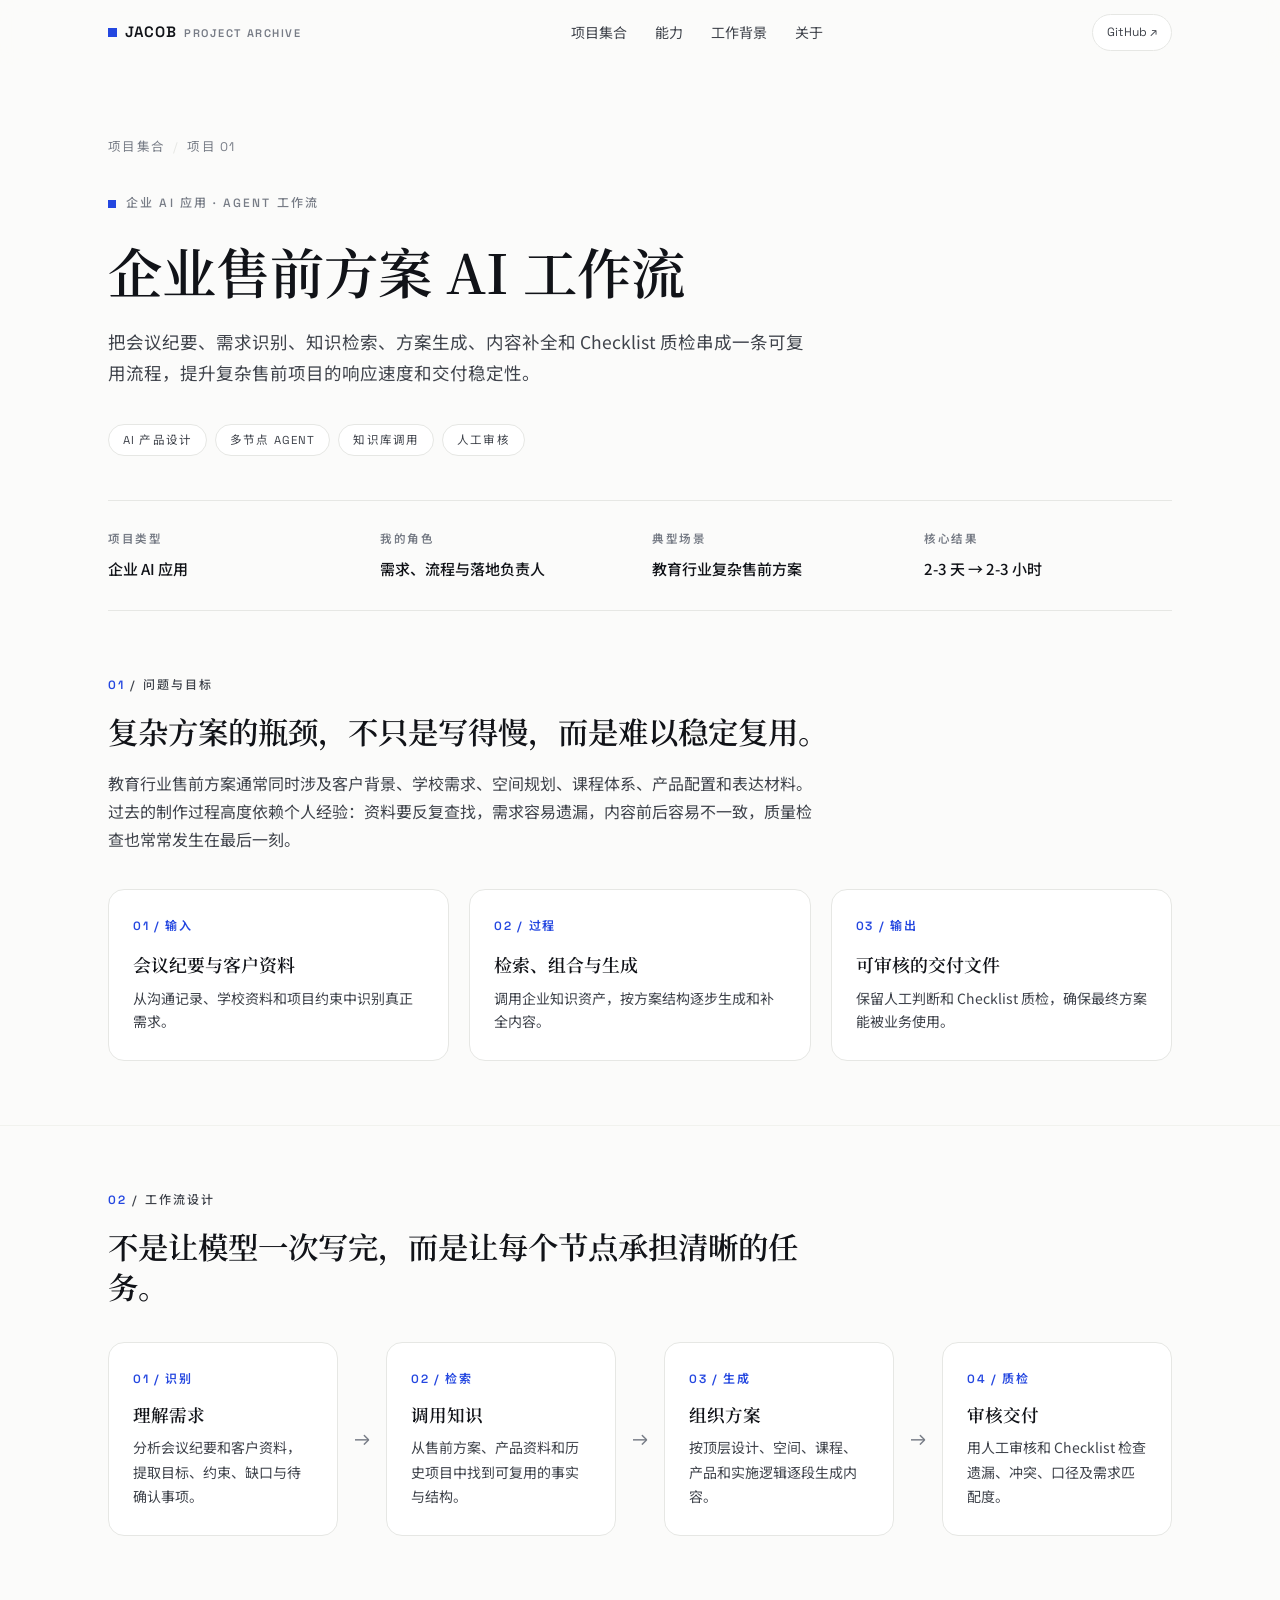
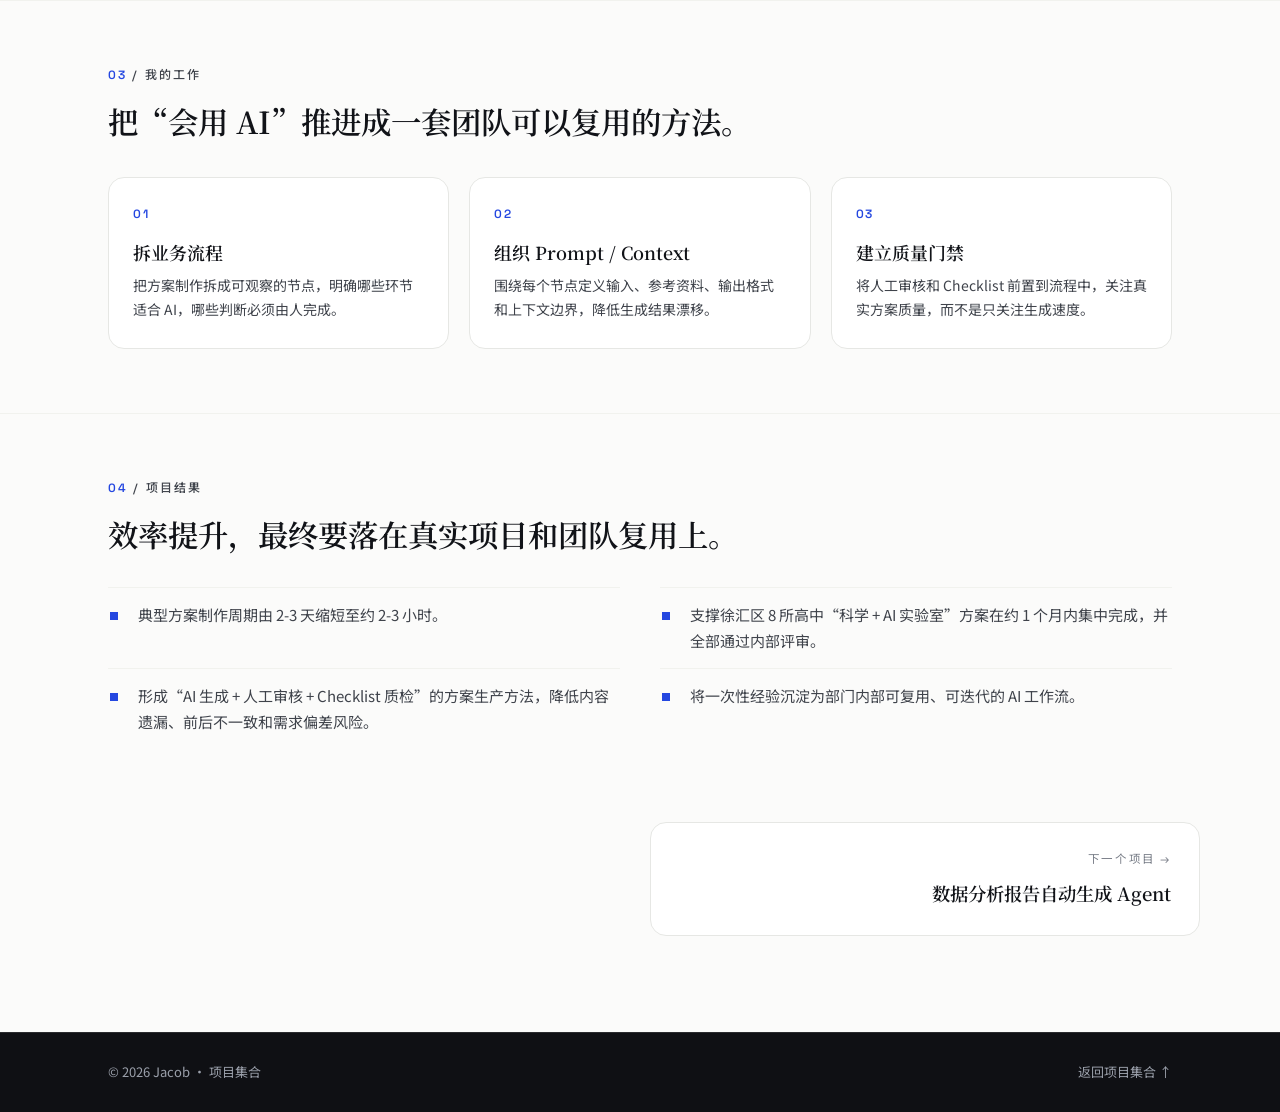
==== commit 199b8ff8: "redesign portfolio as project archive" ====
--- a/cases/ai-workflows.html
+++ b/cases/ai-workflows.html
@@ -3,175 +3,105 @@
   <head>
     <meta charset="utf-8">
     <meta name="viewport" content="width=device-width, initial-scale=1">
-    <meta name="description" content="AI 工作流与 Skill：把重复性业务工作沉淀为输入清晰、过程可控、结果可验证的方法。">
+    <meta name="description" content="企业售前方案 AI 工作流：将需求分析、知识检索、方案生成与质量检查组织为可复用的 Agent 工作流。">
     <meta name="theme-color" content="#faf9f6">
-    <title>AI 工作流与 Skill · Jacob</title>
+    <title>企业售前方案 AI 工作流 · Jacob</title>
     <link rel="icon" href="data:image/svg+xml,%3Csvg xmlns='http://www.w3.org/2000/svg' viewBox='0 0 16 16'%3E%3Crect x='3' y='3' width='10' height='10' fill='%232447e0'/%3E%3C/svg%3E">
     <link rel="preconnect" href="https://fonts.googleapis.com">
     <link rel="preconnect" href="https://fonts.gstatic.com" crossorigin>
     <link href="https://fonts.googleapis.com/css2?family=Noto+Serif+SC:wght@500;600;700&family=Noto+Sans+SC:wght@400;500;600&family=Space+Grotesk:wght@400;500;600&display=swap" rel="stylesheet">
-    <link rel="stylesheet" href="../styles.css?v=10">
+    <link rel="stylesheet" href="../styles.css?v=11">
   </head>
   <body>
     <header class="site-header">
       <div class="wrap header-inner">
-        <a class="brand" href="../index.html">
-          <span class="brand-name">JACOB</span>
-          <span class="brand-sub">PORTFOLIO</span>
-        </a>
+        <a class="brand" href="../index.html"><span class="brand-name">JACOB</span><span class="brand-sub">PROJECT ARCHIVE</span></a>
         <nav class="nav" aria-label="主导航">
-          <a href="../index.html#work">项目</a>
+          <a href="../index.html#projects">项目集合</a>
           <a href="../index.html#capabilities">能力</a>
-          <a href="../index.html#recognition">认可</a>
+          <a href="../index.html#background">工作背景</a>
           <a href="../index.html#about">关于</a>
         </nav>
-        <a class="header-gh" href="https://github.com/qiebo" target="_blank" rel="noopener">
-          <svg viewBox="0 0 16 16" aria-hidden="true"><path d="M8 0C3.58 0 0 3.58 0 8c0 3.54 2.29 6.53 5.47 7.59.4.07.55-.17.55-.38 0-.19-.01-.82-.01-1.49-2.01.37-2.53-.49-2.69-.94-.09-.23-.48-.94-.82-1.13-.28-.15-.68-.52-.01-.53.63-.01 1.08.58 1.23.82.72 1.21 1.87.87 2.33.66.07-.52.28-.87.51-1.07-1.78-.2-3.64-.89-3.64-3.95 0-.87.31-1.59.82-2.15-.08-.2-.36-1.02.08-2.12 0 0 .67-.21 2.2.82.64-.18 1.32-.27 2-.27s1.36.09 2 .27c1.53-1.04 2.2-.82 2.2-.82.44 1.1.16 1.92.08 2.12.51.56.82 1.27.82 2.15 0 3.07-1.87 3.75-3.65 3.95.29.25.54.73.54 1.48 0 1.07-.01 1.93-.01 2.2 0 .21.15.46.55.38A8.01 8.01 0 0 0 16 8c0-4.42-3.58-8-8-8Z"/></svg>
-          GitHub
-        </a>
+        <a class="header-gh" href="https://github.com/qiebo" target="_blank" rel="noopener">GitHub ↗</a>
       </div>
     </header>
 
     <main>
-      <!-- ============ 案例头 ============ -->
       <section class="case-hero wrap">
-        <p class="breadcrumb"><a href="../index.html">首页</a><span class="sep">/</span><span>项目 04</span></p>
-        <p class="eyebrow">方法产品化 · 流程设计</p>
-        <h1>AI 工作流与 Skill</h1>
-        <p class="case-lead">把重复性的业务工作，整理成输入清晰、过程可控、结果可验证的工具化方法。</p>
-        <div class="case-chips">
-          <span class="chip">流程设计</span>
-          <span class="chip">提示词工程</span>
-          <span class="chip">可复用方法</span>
-        </div>
+        <p class="breadcrumb"><a href="../index.html">项目集合</a><span class="sep">/</span><span>项目 01</span></p>
+        <p class="eyebrow">企业 AI 应用 · Agent 工作流</p>
+        <h1>企业售前方案 AI 工作流</h1>
+        <p class="case-lead">把会议纪要、需求识别、知识检索、方案生成、内容补全和 Checklist 质检串成一条可复用流程，提升复杂售前项目的响应速度和交付稳定性。</p>
+        <div class="case-chips"><span class="chip">AI 产品设计</span><span class="chip">多节点 Agent</span><span class="chip">知识库调用</span><span class="chip">人工审核</span></div>
         <dl class="case-facts">
-          <div><dt>项目类型</dt><dd>AI 工作流</dd></div>
-          <div><dt>核心方向</dt><dd>方法产品化</dd></div>
-          <div><dt>典型任务</dt><dd>方案 / 查询 / 交付</dd></div>
-          <div><dt>判断标准</dt><dd>结果可复用</dd></div>
+          <div><dt>项目类型</dt><dd>企业 AI 应用</dd></div>
+          <div><dt>我的角色</dt><dd>需求、流程与落地负责人</dd></div>
+          <div><dt>典型场景</dt><dd>教育行业复杂售前方案</dd></div>
+          <div><dt>核心结果</dt><dd>2-3 天 → 2-3 小时</dd></div>
         </dl>
       </section>
 
-      <!-- ============ 方法框架 ============ -->
       <section class="case-section" style="padding-top: 8px;">
         <div class="wrap">
-          <p class="label"><b>01</b> / 方法框架</p>
-          <h2>一条工作流，四个环节。</h2>
-          <div class="step-flow four">
-            <div class="step-card">
-              <span class="n">01 / 输入</span>
-              <h3>问题与资料</h3>
-              <p>明确任务目标、输入材料、限制条件与最终交付。</p>
-            </div>
-            <div class="step-arrow">→</div>
-            <div class="step-card">
-              <span class="n">02 / 规则</span>
-              <h3>规则与步骤</h3>
-              <p>把判断标准、流程节点与输出结构整理成方法。</p>
-            </div>
-            <div class="step-arrow">→</div>
-            <div class="step-card">
-              <span class="n">03 / 工具</span>
-              <h3>AI 执行</h3>
-              <p>让工具承担检索、整理、生成与重复性处理。</p>
-            </div>
-            <div class="step-arrow">→</div>
-            <div class="step-card">
-              <span class="n">04 / 验证</span>
-              <h3>检查与交付</h3>
-              <p>检查事实、格式、完整性与是否真正解决问题。</p>
-            </div>
+          <p class="label"><b>01</b> / 问题与目标</p>
+          <h2>复杂方案的瓶颈，不只是写得慢，而是难以稳定复用。</h2>
+          <p>教育行业售前方案通常同时涉及客户背景、学校需求、空间规划、课程体系、产品配置和表达材料。过去的制作过程高度依赖个人经验：资料要反复查找，需求容易遗漏，内容前后容易不一致，质量检查也常常发生在最后一刻。</p>
+          <div class="card-3">
+            <div class="info-card"><span class="n">01 / 输入</span><h3>会议纪要与客户资料</h3><p>从沟通记录、学校资料和项目约束中识别真正需求。</p></div>
+            <div class="info-card"><span class="n">02 / 过程</span><h3>检索、组合与生成</h3><p>调用企业知识资产，按方案结构逐步生成和补全内容。</p></div>
+            <div class="info-card"><span class="n">03 / 输出</span><h3>可审核的交付文件</h3><p>保留人工判断和 Checklist 质检，确保最终方案能被业务使用。</p></div>
           </div>
         </div>
       </section>
 
-      <!-- ============ 实践 ============ -->
       <section class="case-section">
         <div class="wrap">
-          <p class="label"><b>02</b> / 工作流实践</p>
-          <h2>不只是"用了 AI"，而是把工作过程重新设计了一遍。</h2>
-          <p>工作流的价值不在于增加一个工具，而在于把输入、判断、产出和检查连接起来。Skill 是方法的载体，真正要验证的是它能否稳定地产出结果。</p>
-          <div class="card-3">
-            <div class="info-card">
-              <span class="n">01 / 方案</span>
-              <h3>方案工作流</h3>
-              <p>把需求、资料、空间逻辑和表达结构连接起来，形成可持续迭代的方案产出过程。</p>
-            </div>
-            <div class="info-card">
-              <span class="n">02 / 数据</span>
-              <h3>数据查询工作流</h3>
-              <p>围绕明确的业务问题组织查询、字段理解、结果整理与可读的输出。</p>
-            </div>
-            <div class="info-card">
-              <span class="n">03 / 交付</span>
-              <h3>PPT 与文件交付</h3>
-              <p>把内容结构、页面表达、格式检查和最终交付串成一条可复用的路径。</p>
-            </div>
+          <p class="label"><b>02</b> / 工作流设计</p>
+          <h2>不是让模型一次写完，而是让每个节点承担清晰的任务。</h2>
+          <div class="step-flow four">
+            <div class="step-card"><span class="n">01 / 识别</span><h3>理解需求</h3><p>分析会议纪要和客户资料，提取目标、约束、缺口与待确认事项。</p></div>
+            <div class="step-arrow">→</div>
+            <div class="step-card"><span class="n">02 / 检索</span><h3>调用知识</h3><p>从售前方案、产品资料和历史项目中找到可复用的事实与结构。</p></div>
+            <div class="step-arrow">→</div>
+            <div class="step-card"><span class="n">03 / 生成</span><h3>组织方案</h3><p>按顶层设计、空间、课程、产品和实施逻辑逐段生成内容。</p></div>
+            <div class="step-arrow">→</div>
+            <div class="step-card"><span class="n">04 / 质检</span><h3>审核交付</h3><p>用人工审核和 Checklist 检查遗漏、冲突、口径及需求匹配度。</p></div>
           </div>
         </div>
       </section>
 
-      <!-- ============ 我的判断 ============ -->
       <section class="case-section">
         <div class="wrap">
-          <p class="label"><b>03</b> / 我的经验</p>
-          <h2>关注工作流背后的判断，而不是工具本身。</h2>
+          <p class="label"><b>03</b> / 我的工作</p>
+          <h2>把“会用 AI”推进成一套团队可以复用的方法。</h2>
           <div class="card-3">
-            <div class="info-card">
-              <span class="n">01</span>
-              <h3>拆问题</h3>
-              <p>把一句模糊需求拆成输入、任务、判断条件与可交付结果。</p>
-            </div>
-            <div class="info-card">
-              <span class="n">02</span>
-              <h3>定结构</h3>
-              <p>让规则、模板、工具和人工确认各自承担合适的部分。</p>
-            </div>
-            <div class="info-card">
-              <span class="n">03</span>
-              <h3>看结果</h3>
-              <p>用实际文件、查询结果、复用记录和检查过程判断方法是否成立。</p>
-            </div>
+            <div class="info-card"><span class="n">01</span><h3>拆业务流程</h3><p>把方案制作拆成可观察的节点，明确哪些环节适合 AI，哪些判断必须由人完成。</p></div>
+            <div class="info-card"><span class="n">02</span><h3>组织 Prompt / Context</h3><p>围绕每个节点定义输入、参考资料、输出格式和上下文边界，降低生成结果漂移。</p></div>
+            <div class="info-card"><span class="n">03</span><h3>建立质量门禁</h3><p>将人工审核和 Checklist 前置到流程中，关注真实方案质量，而不是只关注生成速度。</p></div>
           </div>
         </div>
       </section>
 
-      <!-- ============ 结果 ============ -->
       <section class="case-section">
         <div class="wrap">
           <p class="label"><b>04</b> / 项目结果</p>
-          <h2>把个人经验，沉淀成可以继续使用的方法资产。</h2>
+          <h2>效率提升，最终要落在真实项目和团队复用上。</h2>
           <ul class="result-list">
-            <li>减少重复整理和从零开始的时间</li>
-            <li>让复杂任务拥有清晰的输入与输出</li>
-            <li>让检查点前置，提升交付稳定性</li>
-            <li>让个人经验可以被复用、迭代和交接</li>
+            <li>典型方案制作周期由 2-3 天缩短至约 2-3 小时。</li>
+            <li>支撑徐汇区 8 所高中“科学 + AI 实验室”方案在约 1 个月内集中完成，并全部通过内部评审。</li>
+            <li>形成“AI 生成 + 人工审核 + Checklist 质检”的方案生产方法，降低内容遗漏、前后不一致和需求偏差风险。</li>
+            <li>将一次性经验沉淀为部门内部可复用、可迭代的 AI 工作流。</li>
           </ul>
         </div>
       </section>
 
       <nav class="case-nav wrap" aria-label="案例导航">
-        <a href="x-bookmarks.html">
-          <span class="dir">← 上一个项目</span>
-          <span class="ttl">X 知识库</span>
-        </a>
         <a class="placeholder" aria-hidden="true"><span class="dir"></span><span class="ttl"></span></a>
+        <a class="next" href="data-report-agent.html"><span class="dir">下一个项目 →</span><span class="ttl">数据分析报告自动生成 Agent</span></a>
       </nav>
     </main>
 
-    <footer class="footer">
-      <div class="wrap">
-        <span>© <span data-year>2026</span> Jacob · 个人作品集</span>
-        <a class="top-link" href="../index.html">返回首页 ↑</a>
-      </div>
-    </footer>
-
-    <div class="lightbox" role="dialog" aria-modal="true" aria-label="查看大图">
-      <button class="lb-close" aria-label="关闭">✕</button>
-      <img alt="">
-      <p class="lb-cap"></p>
-    </div>
-
-    <script src="../script.js"></script>
+    <footer class="footer"><div class="wrap"><span>© <span data-year>2026</span> Jacob · 项目集合</span><a class="top-link" href="../index.html">返回项目集合 ↑</a></div></footer>
+    <script src="../script.js?v=20260921"></script>
   </body>
 </html>
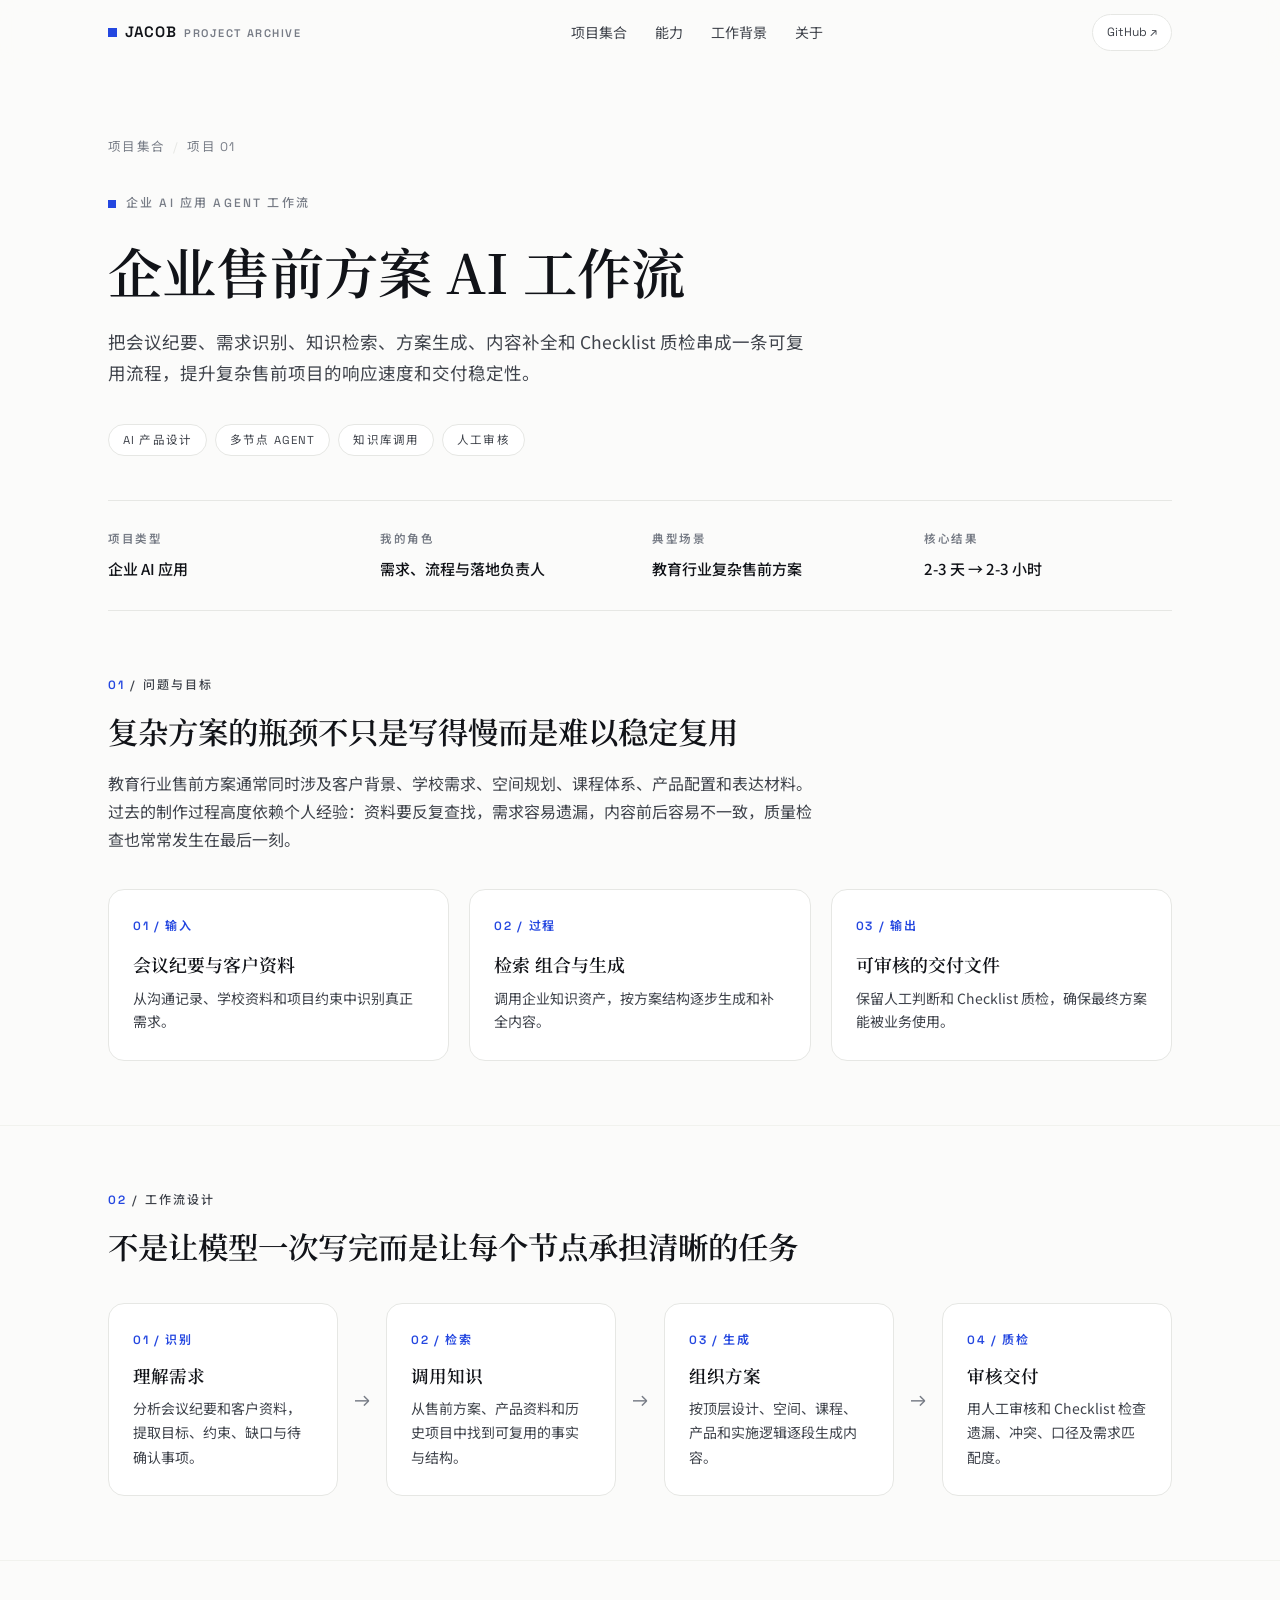
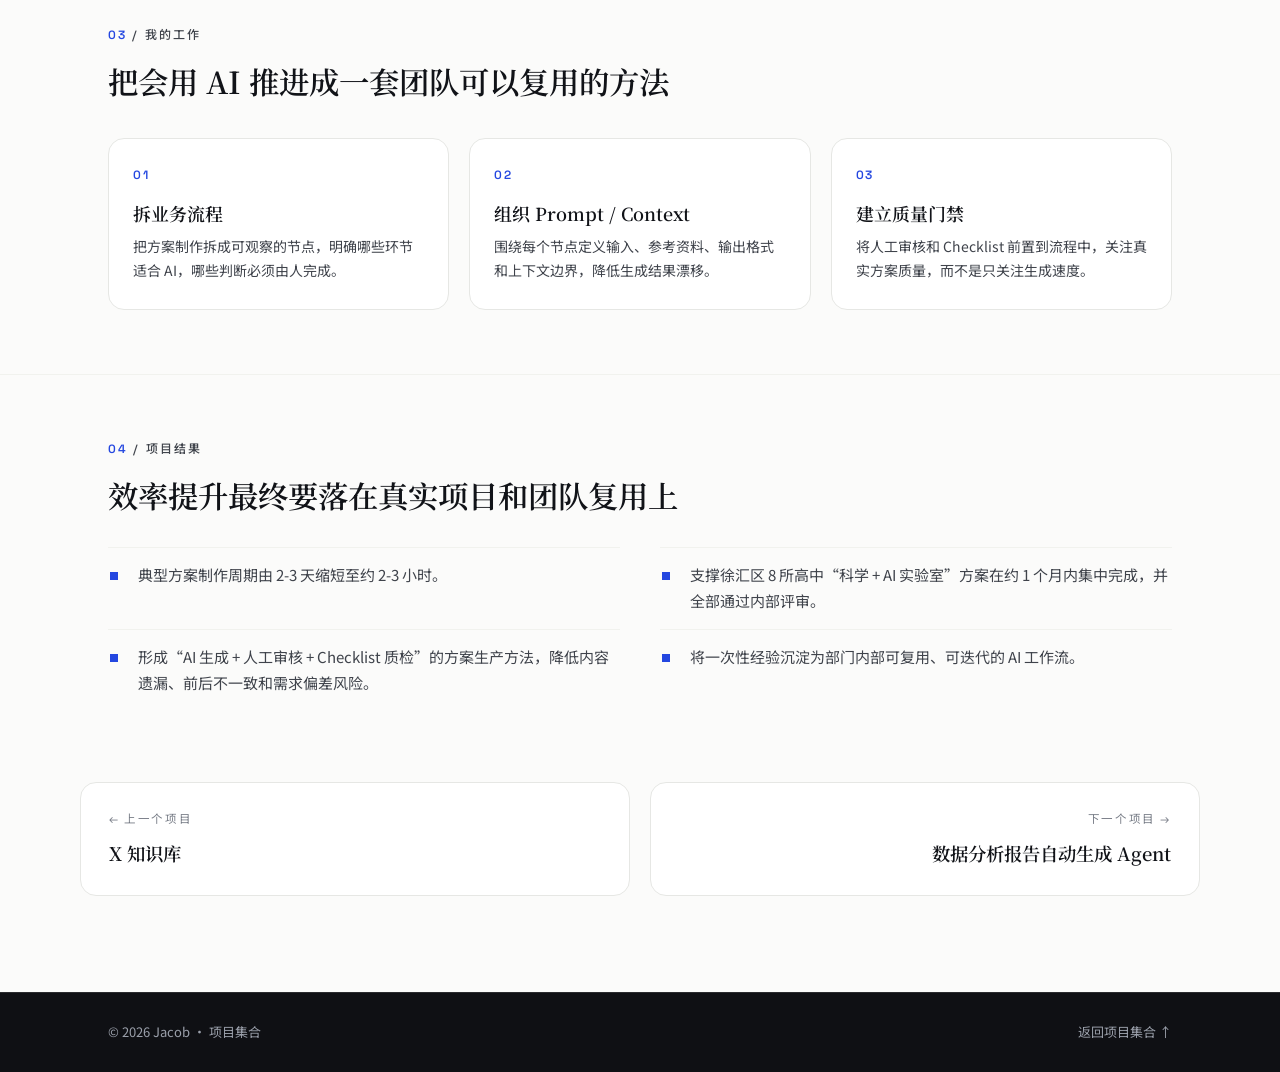
==== commit ff0507de: "refine project order and heading typography" ====
--- a/cases/ai-workflows.html
+++ b/cases/ai-workflows.html
@@ -5,7 +5,7 @@
     <meta name="viewport" content="width=device-width, initial-scale=1">
     <meta name="description" content="企业售前方案 AI 工作流：将需求分析、知识检索、方案生成与质量检查组织为可复用的 Agent 工作流。">
     <meta name="theme-color" content="#faf9f6">
-    <title>企业售前方案 AI 工作流 · Jacob</title>
+    <title>企业售前方案 AI 工作流 Jacob</title>
     <link rel="icon" href="data:image/svg+xml,%3Csvg xmlns='http://www.w3.org/2000/svg' viewBox='0 0 16 16'%3E%3Crect x='3' y='3' width='10' height='10' fill='%232447e0'/%3E%3C/svg%3E">
     <link rel="preconnect" href="https://fonts.googleapis.com">
     <link rel="preconnect" href="https://fonts.gstatic.com" crossorigin>
@@ -29,7 +29,7 @@
     <main>
       <section class="case-hero wrap">
         <p class="breadcrumb"><a href="../index.html">项目集合</a><span class="sep">/</span><span>项目 01</span></p>
-        <p class="eyebrow">企业 AI 应用 · Agent 工作流</p>
+        <p class="eyebrow">企业 AI 应用 Agent 工作流</p>
         <h1>企业售前方案 AI 工作流</h1>
         <p class="case-lead">把会议纪要、需求识别、知识检索、方案生成、内容补全和 Checklist 质检串成一条可复用流程，提升复杂售前项目的响应速度和交付稳定性。</p>
         <div class="case-chips"><span class="chip">AI 产品设计</span><span class="chip">多节点 Agent</span><span class="chip">知识库调用</span><span class="chip">人工审核</span></div>
@@ -44,11 +44,11 @@
       <section class="case-section" style="padding-top: 8px;">
         <div class="wrap">
           <p class="label"><b>01</b> / 问题与目标</p>
-          <h2>复杂方案的瓶颈，不只是写得慢，而是难以稳定复用。</h2>
+          <h2>复杂方案的瓶颈不只是写得慢而是难以稳定复用</h2>
           <p>教育行业售前方案通常同时涉及客户背景、学校需求、空间规划、课程体系、产品配置和表达材料。过去的制作过程高度依赖个人经验：资料要反复查找，需求容易遗漏，内容前后容易不一致，质量检查也常常发生在最后一刻。</p>
           <div class="card-3">
             <div class="info-card"><span class="n">01 / 输入</span><h3>会议纪要与客户资料</h3><p>从沟通记录、学校资料和项目约束中识别真正需求。</p></div>
-            <div class="info-card"><span class="n">02 / 过程</span><h3>检索、组合与生成</h3><p>调用企业知识资产，按方案结构逐步生成和补全内容。</p></div>
+            <div class="info-card"><span class="n">02 / 过程</span><h3>检索 组合与生成</h3><p>调用企业知识资产，按方案结构逐步生成和补全内容。</p></div>
             <div class="info-card"><span class="n">03 / 输出</span><h3>可审核的交付文件</h3><p>保留人工判断和 Checklist 质检，确保最终方案能被业务使用。</p></div>
           </div>
         </div>
@@ -57,7 +57,7 @@
       <section class="case-section">
         <div class="wrap">
           <p class="label"><b>02</b> / 工作流设计</p>
-          <h2>不是让模型一次写完，而是让每个节点承担清晰的任务。</h2>
+          <h2>不是让模型一次写完而是让每个节点承担清晰的任务</h2>
           <div class="step-flow four">
             <div class="step-card"><span class="n">01 / 识别</span><h3>理解需求</h3><p>分析会议纪要和客户资料，提取目标、约束、缺口与待确认事项。</p></div>
             <div class="step-arrow">→</div>
@@ -73,7 +73,7 @@
       <section class="case-section">
         <div class="wrap">
           <p class="label"><b>03</b> / 我的工作</p>
-          <h2>把“会用 AI”推进成一套团队可以复用的方法。</h2>
+          <h2>把会用 AI 推进成一套团队可以复用的方法</h2>
           <div class="card-3">
             <div class="info-card"><span class="n">01</span><h3>拆业务流程</h3><p>把方案制作拆成可观察的节点，明确哪些环节适合 AI，哪些判断必须由人完成。</p></div>
             <div class="info-card"><span class="n">02</span><h3>组织 Prompt / Context</h3><p>围绕每个节点定义输入、参考资料、输出格式和上下文边界，降低生成结果漂移。</p></div>
@@ -85,7 +85,7 @@
       <section class="case-section">
         <div class="wrap">
           <p class="label"><b>04</b> / 项目结果</p>
-          <h2>效率提升，最终要落在真实项目和团队复用上。</h2>
+          <h2>效率提升最终要落在真实项目和团队复用上</h2>
           <ul class="result-list">
             <li>典型方案制作周期由 2-3 天缩短至约 2-3 小时。</li>
             <li>支撑徐汇区 8 所高中“科学 + AI 实验室”方案在约 1 个月内集中完成，并全部通过内部评审。</li>
@@ -96,7 +96,7 @@
       </section>
 
       <nav class="case-nav wrap" aria-label="案例导航">
-        <a class="placeholder" aria-hidden="true"><span class="dir"></span><span class="ttl"></span></a>
+        <a href="x-bookmarks.html"><span class="dir">← 上一个项目</span><span class="ttl">X 知识库</span></a>
         <a class="next" href="data-report-agent.html"><span class="dir">下一个项目 →</span><span class="ttl">数据分析报告自动生成 Agent</span></a>
       </nav>
     </main>
--- a/styles.css
+++ b/styles.css
@@ -57,7 +57,7 @@
 
 a { color: inherit; text-decoration: none; }
 
-h1, h2, h3, h4 { font-family: var(--serif); font-weight: 600; line-height: 1.3; }
+h1, h2, h3, h4 { font-family: var(--serif); font-weight: 600; line-height: 1.3; text-wrap: balance; }
 
 :focus-visible {
   outline: 2px solid var(--accent);
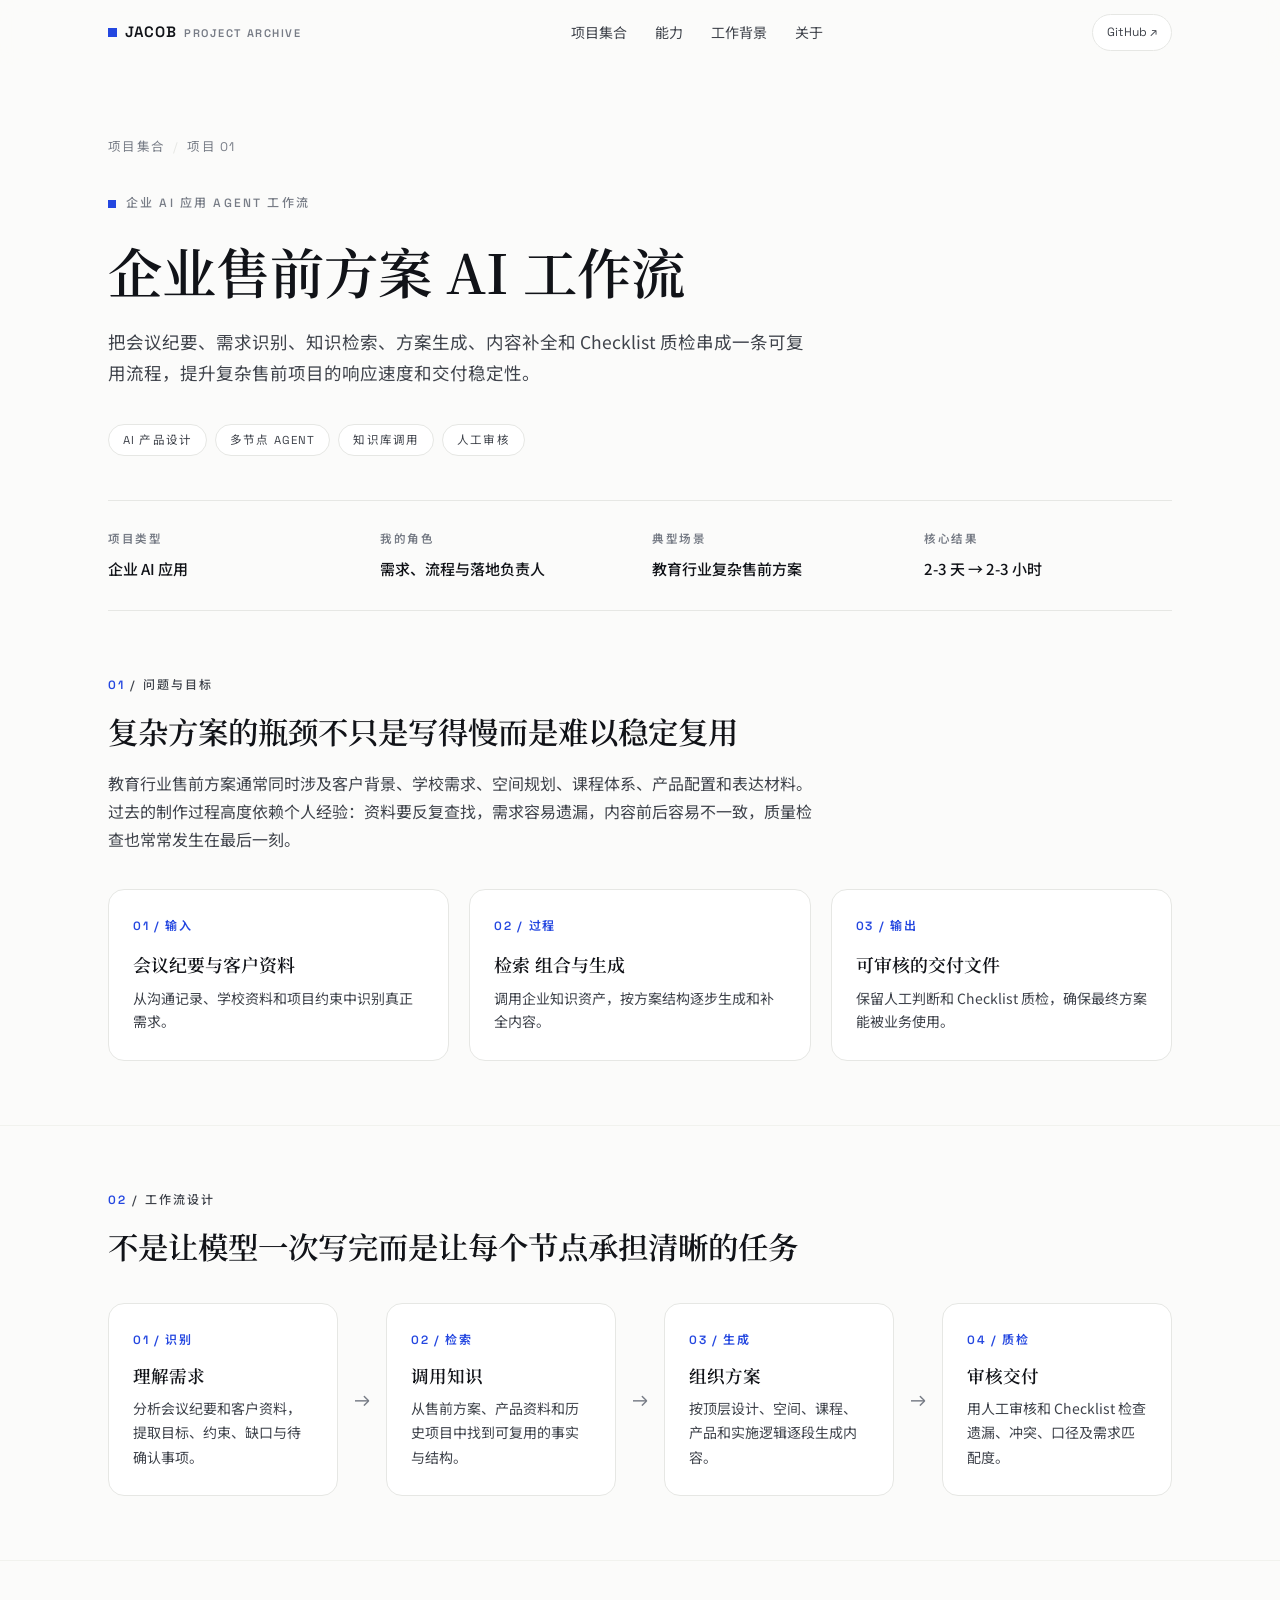
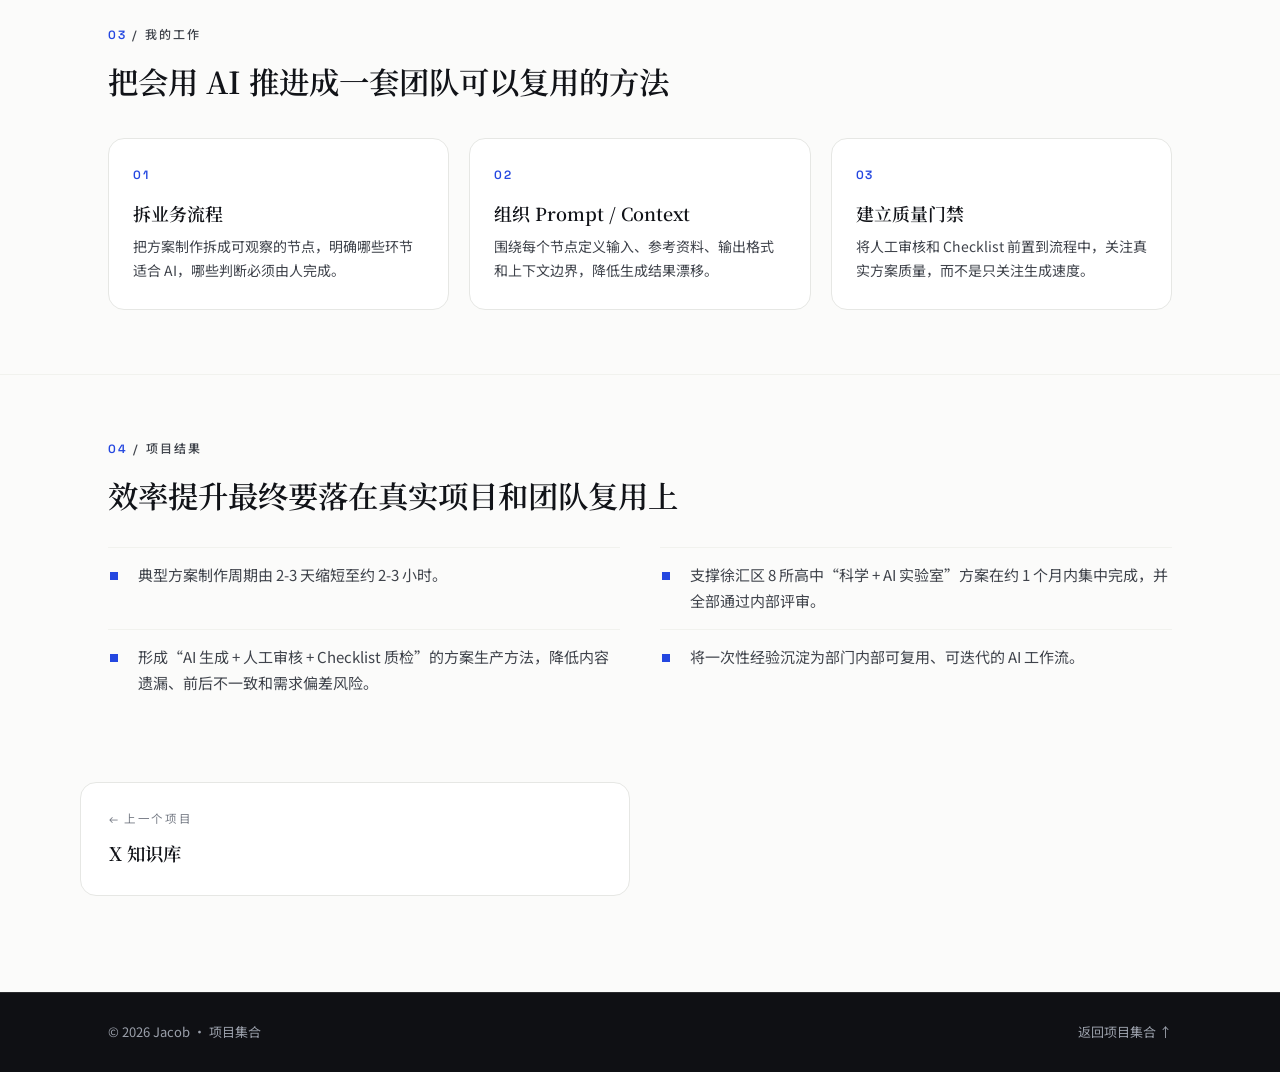
==== commit 9fb702d2: "hide two projects and add workflow cover art" ====
--- a/cases/ai-workflows.html
+++ b/cases/ai-workflows.html
@@ -97,7 +97,7 @@
 
       <nav class="case-nav wrap" aria-label="案例导航">
         <a href="x-bookmarks.html"><span class="dir">← 上一个项目</span><span class="ttl">X 知识库</span></a>
-        <a class="next" href="data-report-agent.html"><span class="dir">下一个项目 →</span><span class="ttl">数据分析报告自动生成 Agent</span></a>
+        <a class="placeholder" aria-hidden="true"><span class="dir"></span><span class="ttl"></span></a>
       </nav>
     </main>
 
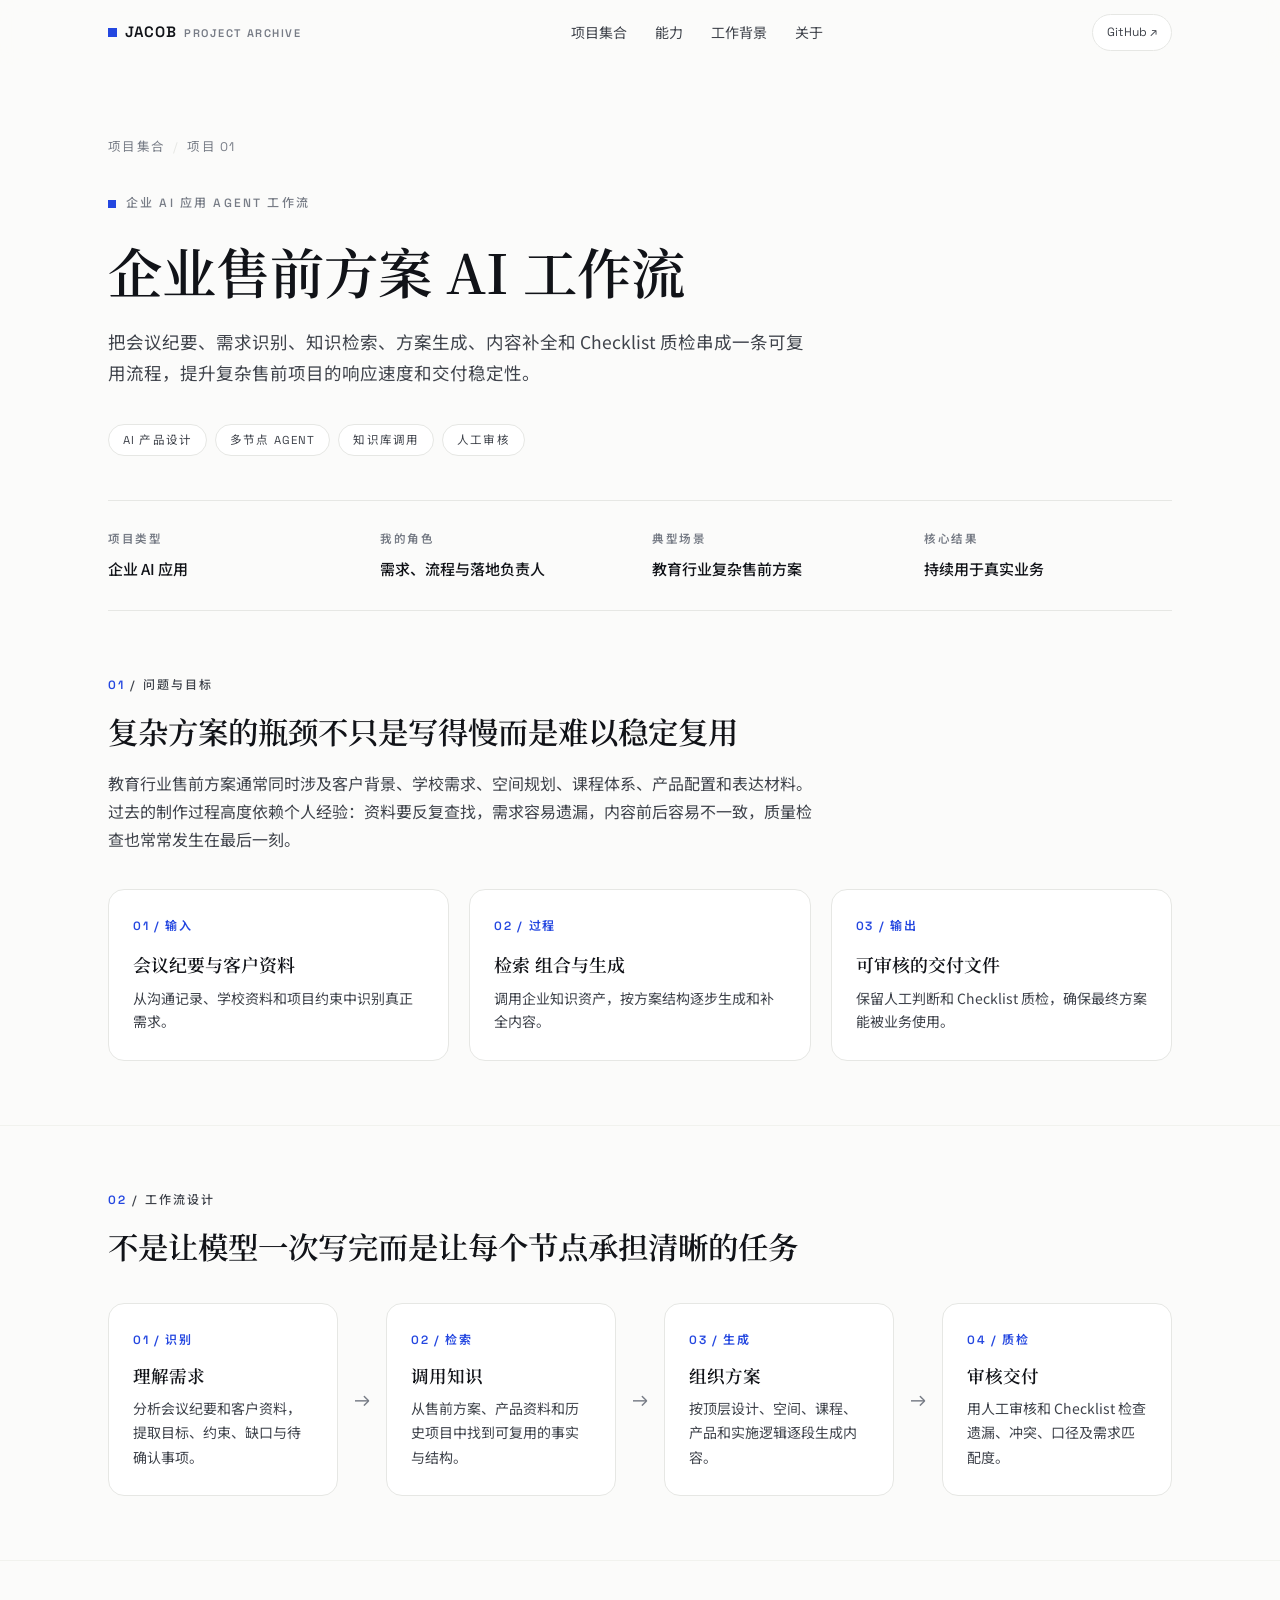
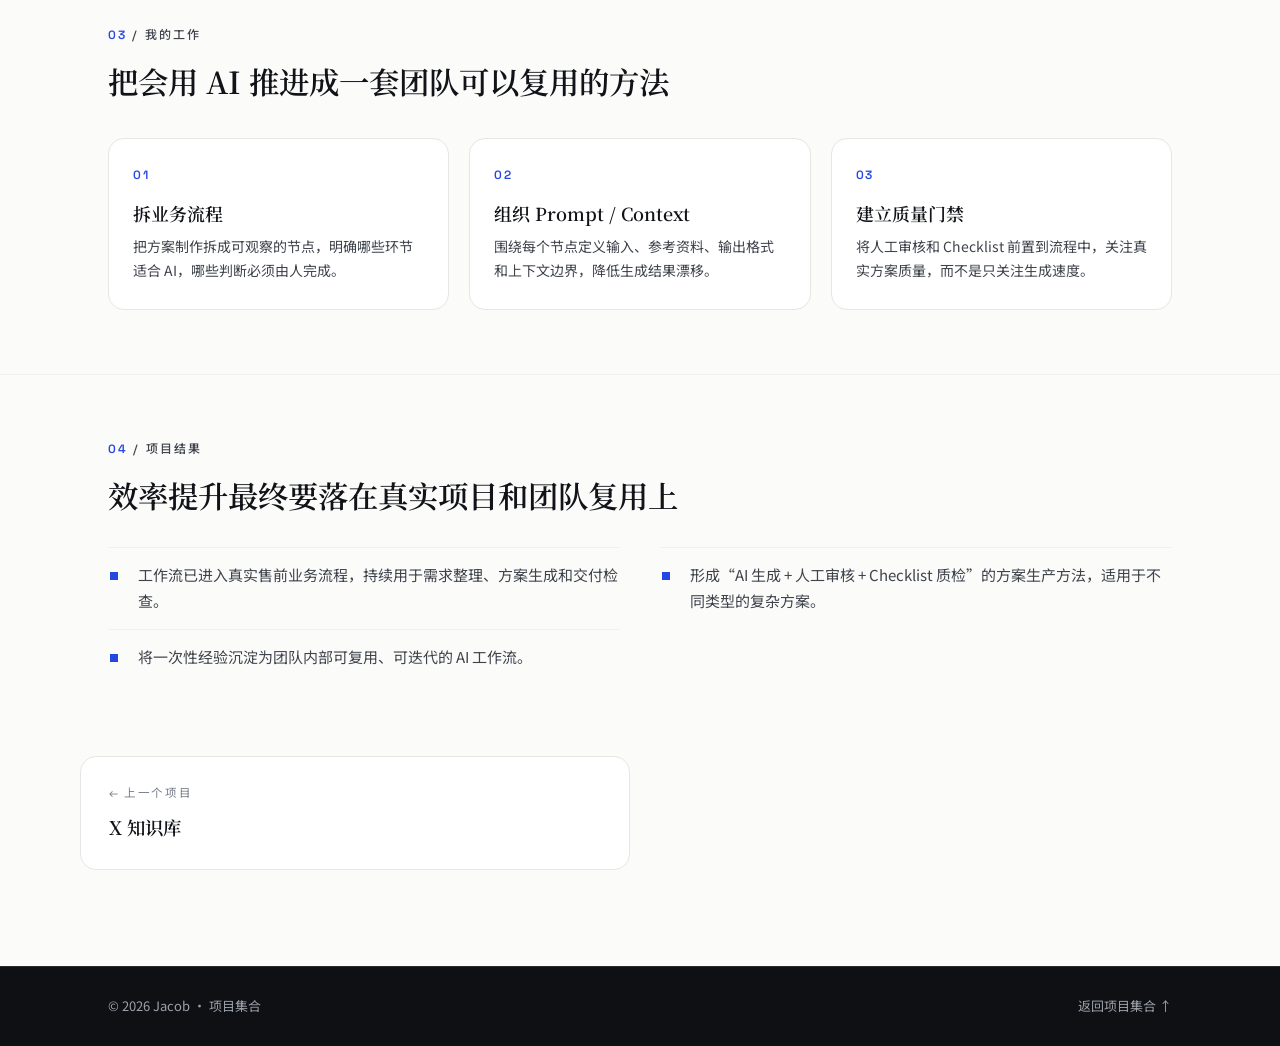
==== commit 71421135: "add archive cover and remove sensitive project specifics" ====
--- a/cases/ai-workflows.html
+++ b/cases/ai-workflows.html
@@ -37,7 +37,7 @@
           <div><dt>项目类型</dt><dd>企业 AI 应用</dd></div>
           <div><dt>我的角色</dt><dd>需求、流程与落地负责人</dd></div>
           <div><dt>典型场景</dt><dd>教育行业复杂售前方案</dd></div>
-          <div><dt>核心结果</dt><dd>2-3 天 → 2-3 小时</dd></div>
+          <div><dt>核心结果</dt><dd>持续用于真实业务</dd></div>
         </dl>
       </section>
 
@@ -87,10 +87,9 @@
           <p class="label"><b>04</b> / 项目结果</p>
           <h2>效率提升最终要落在真实项目和团队复用上</h2>
           <ul class="result-list">
-            <li>典型方案制作周期由 2-3 天缩短至约 2-3 小时。</li>
-            <li>支撑徐汇区 8 所高中“科学 + AI 实验室”方案在约 1 个月内集中完成，并全部通过内部评审。</li>
-            <li>形成“AI 生成 + 人工审核 + Checklist 质检”的方案生产方法，降低内容遗漏、前后不一致和需求偏差风险。</li>
-            <li>将一次性经验沉淀为部门内部可复用、可迭代的 AI 工作流。</li>
+            <li>工作流已进入真实售前业务流程，持续用于需求整理、方案生成和交付检查。</li>
+            <li>形成“AI 生成 + 人工审核 + Checklist 质检”的方案生产方法，适用于不同类型的复杂方案。</li>
+            <li>将一次性经验沉淀为团队内部可复用、可迭代的 AI 工作流。</li>
           </ul>
         </div>
       </section>
